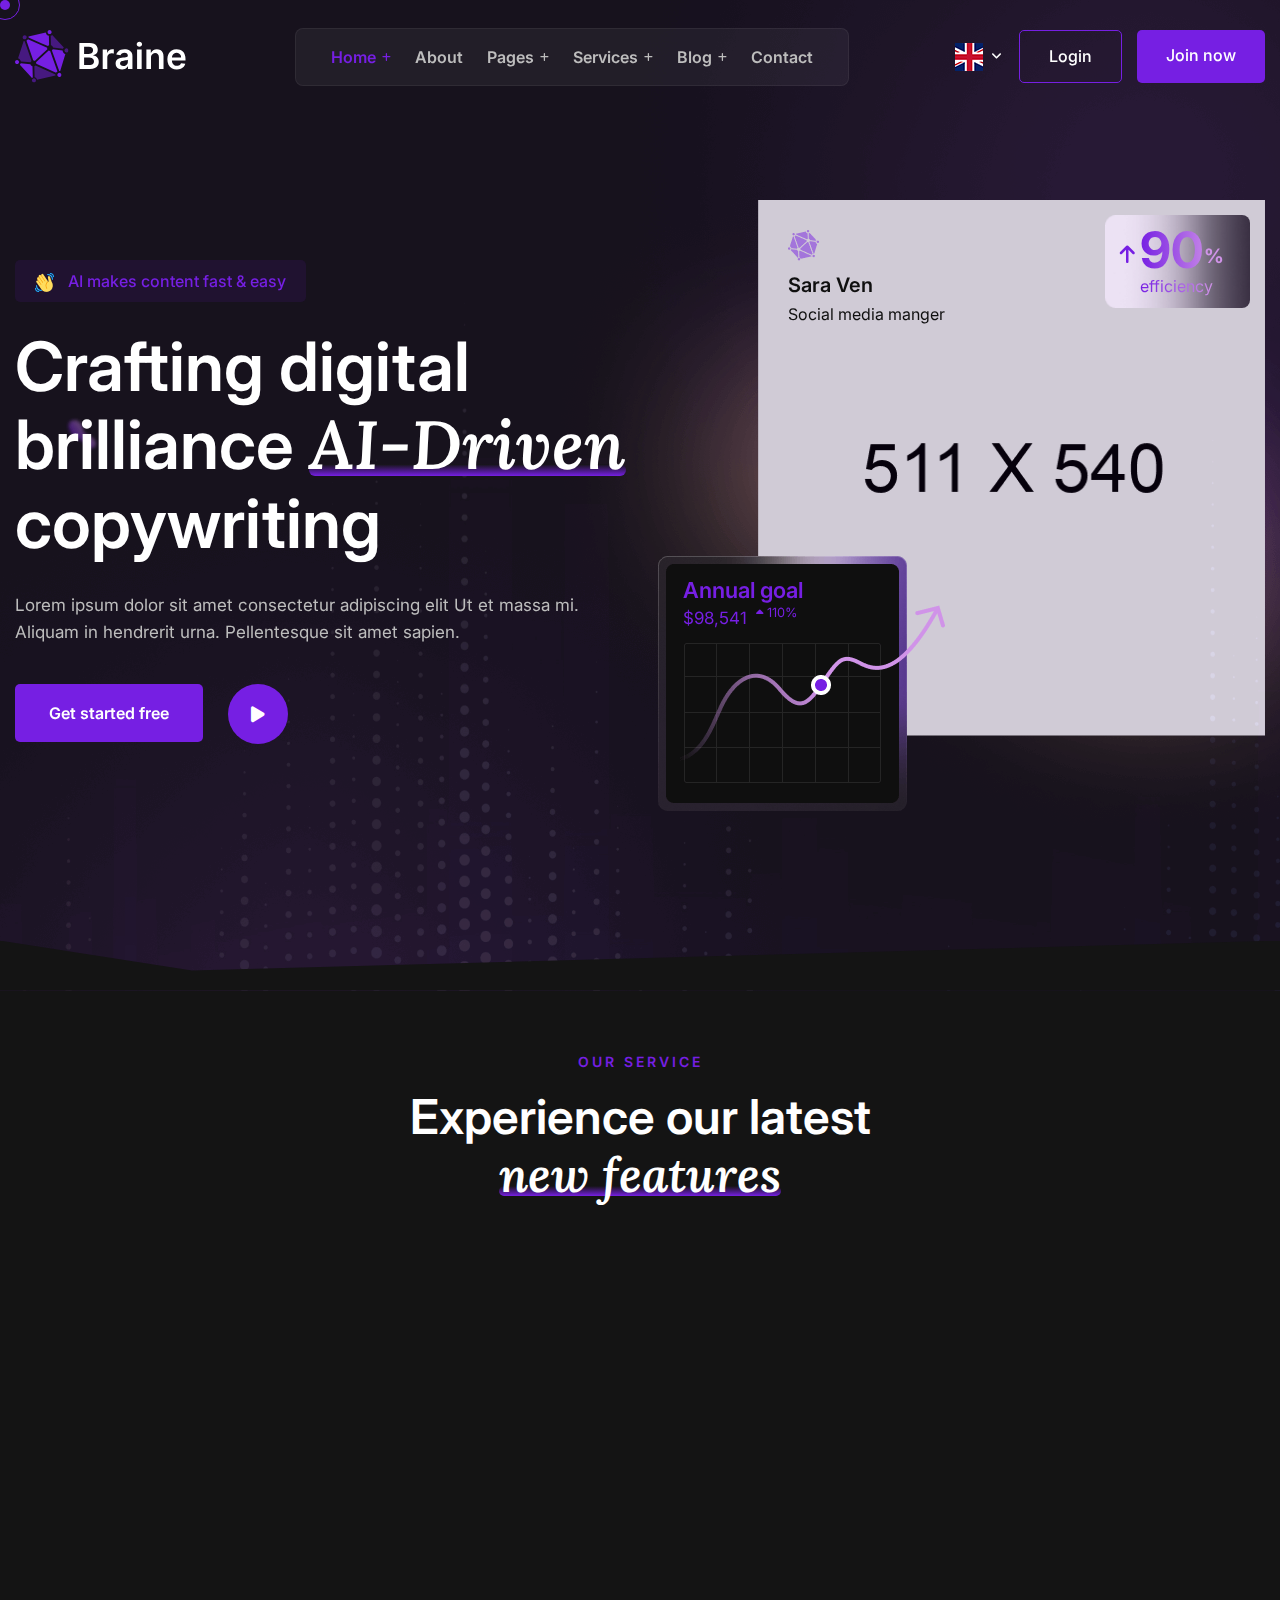
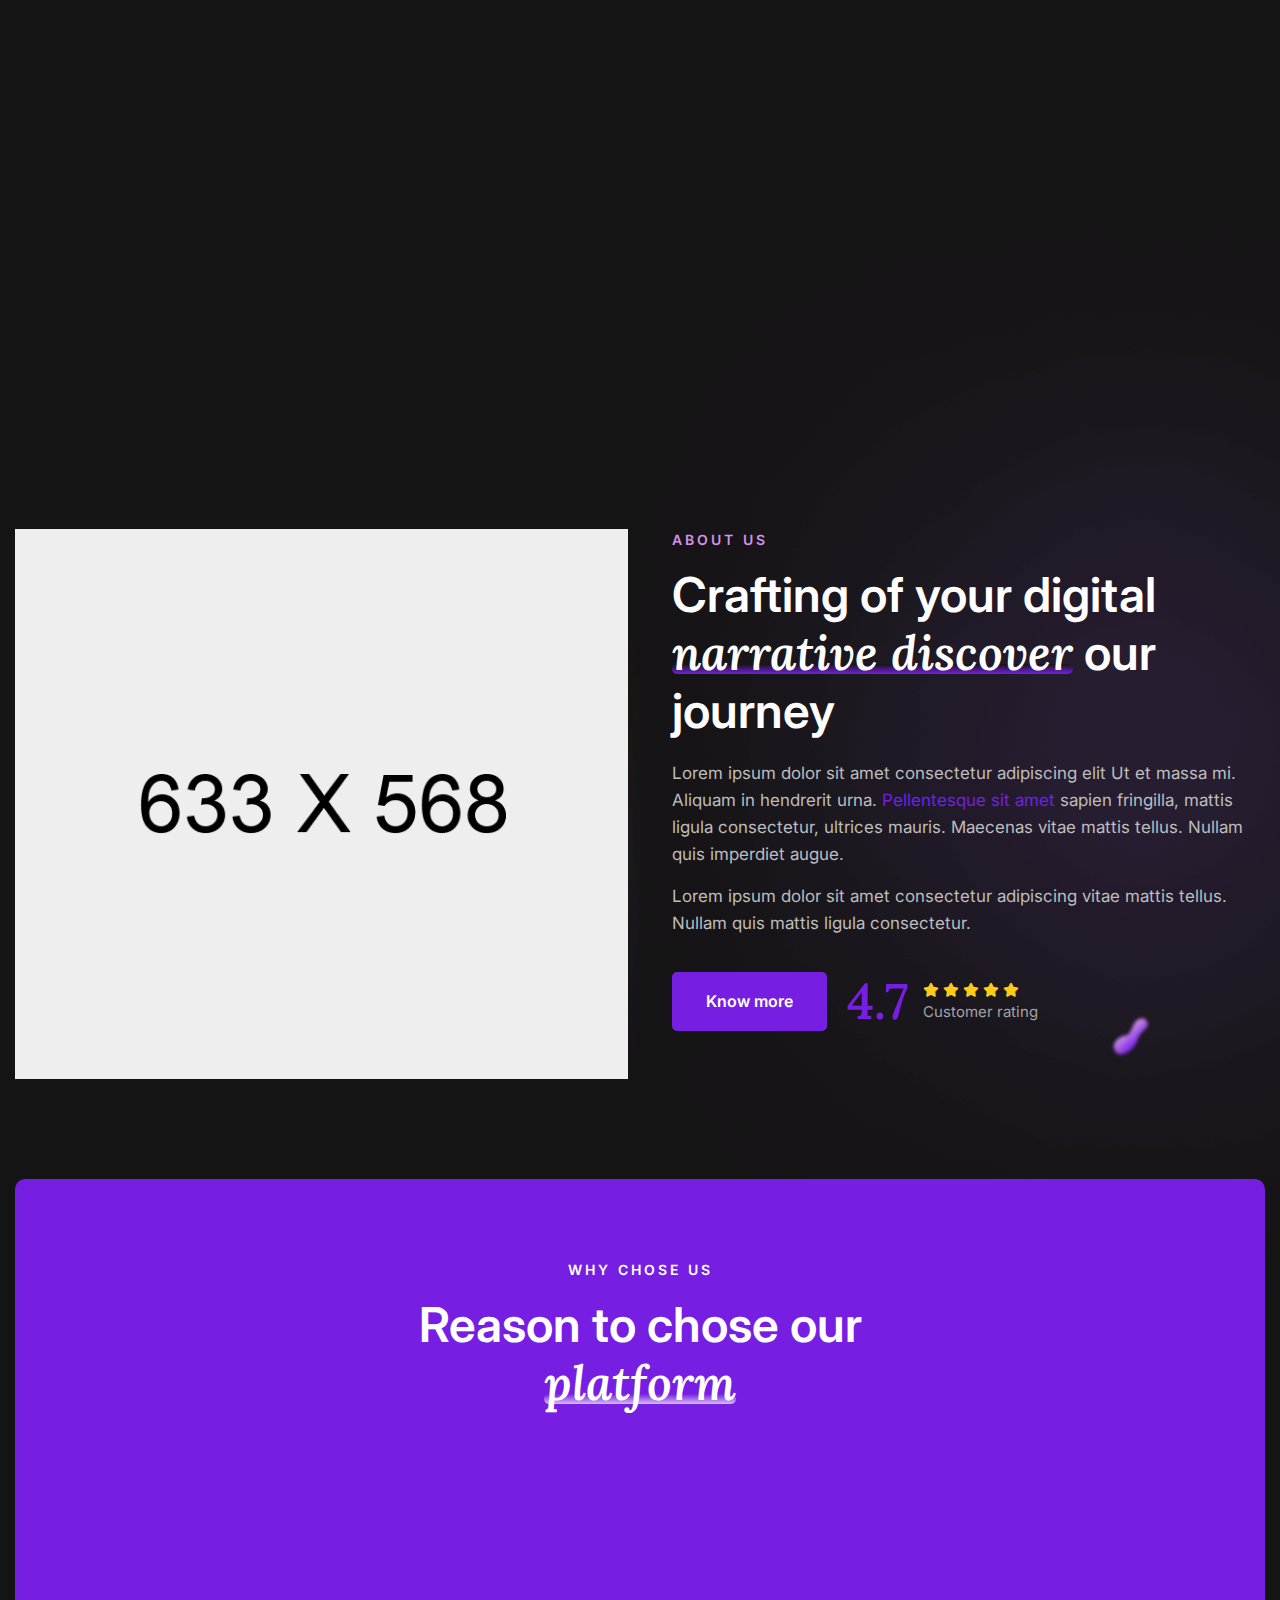
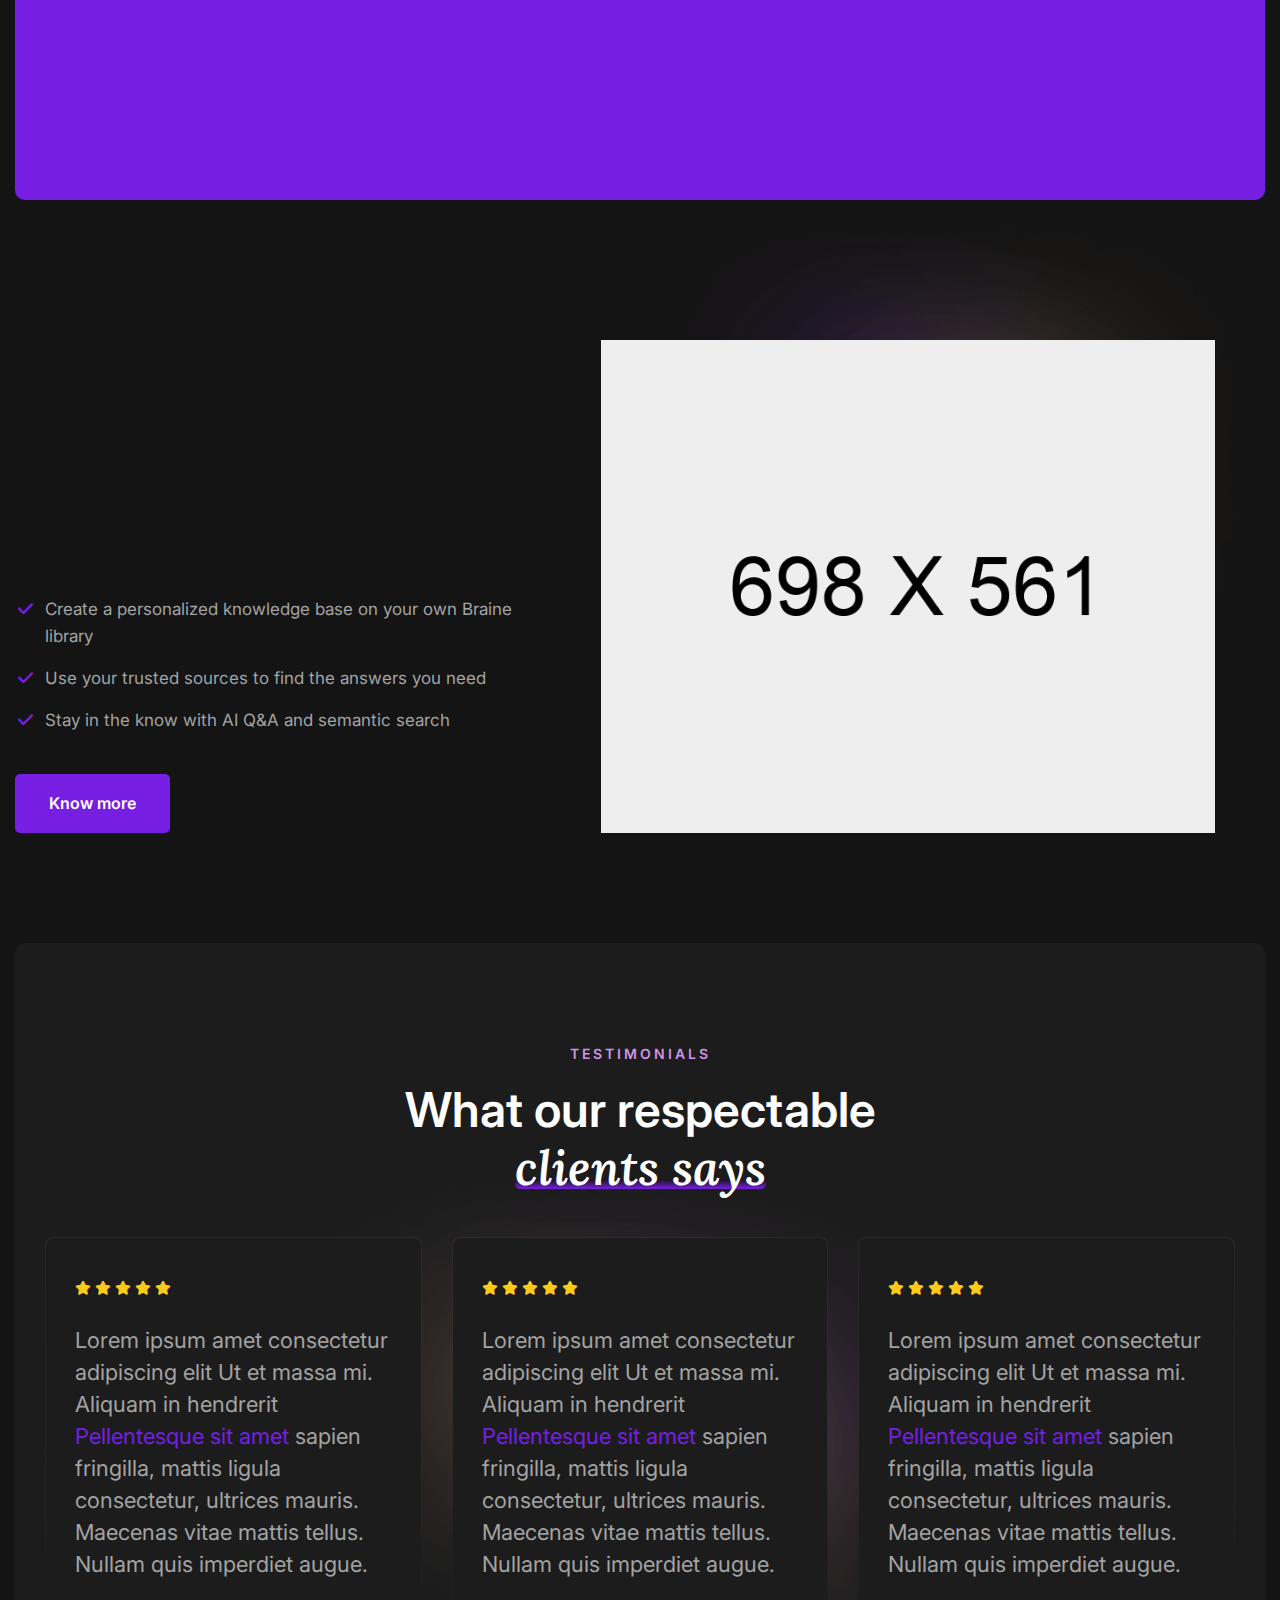
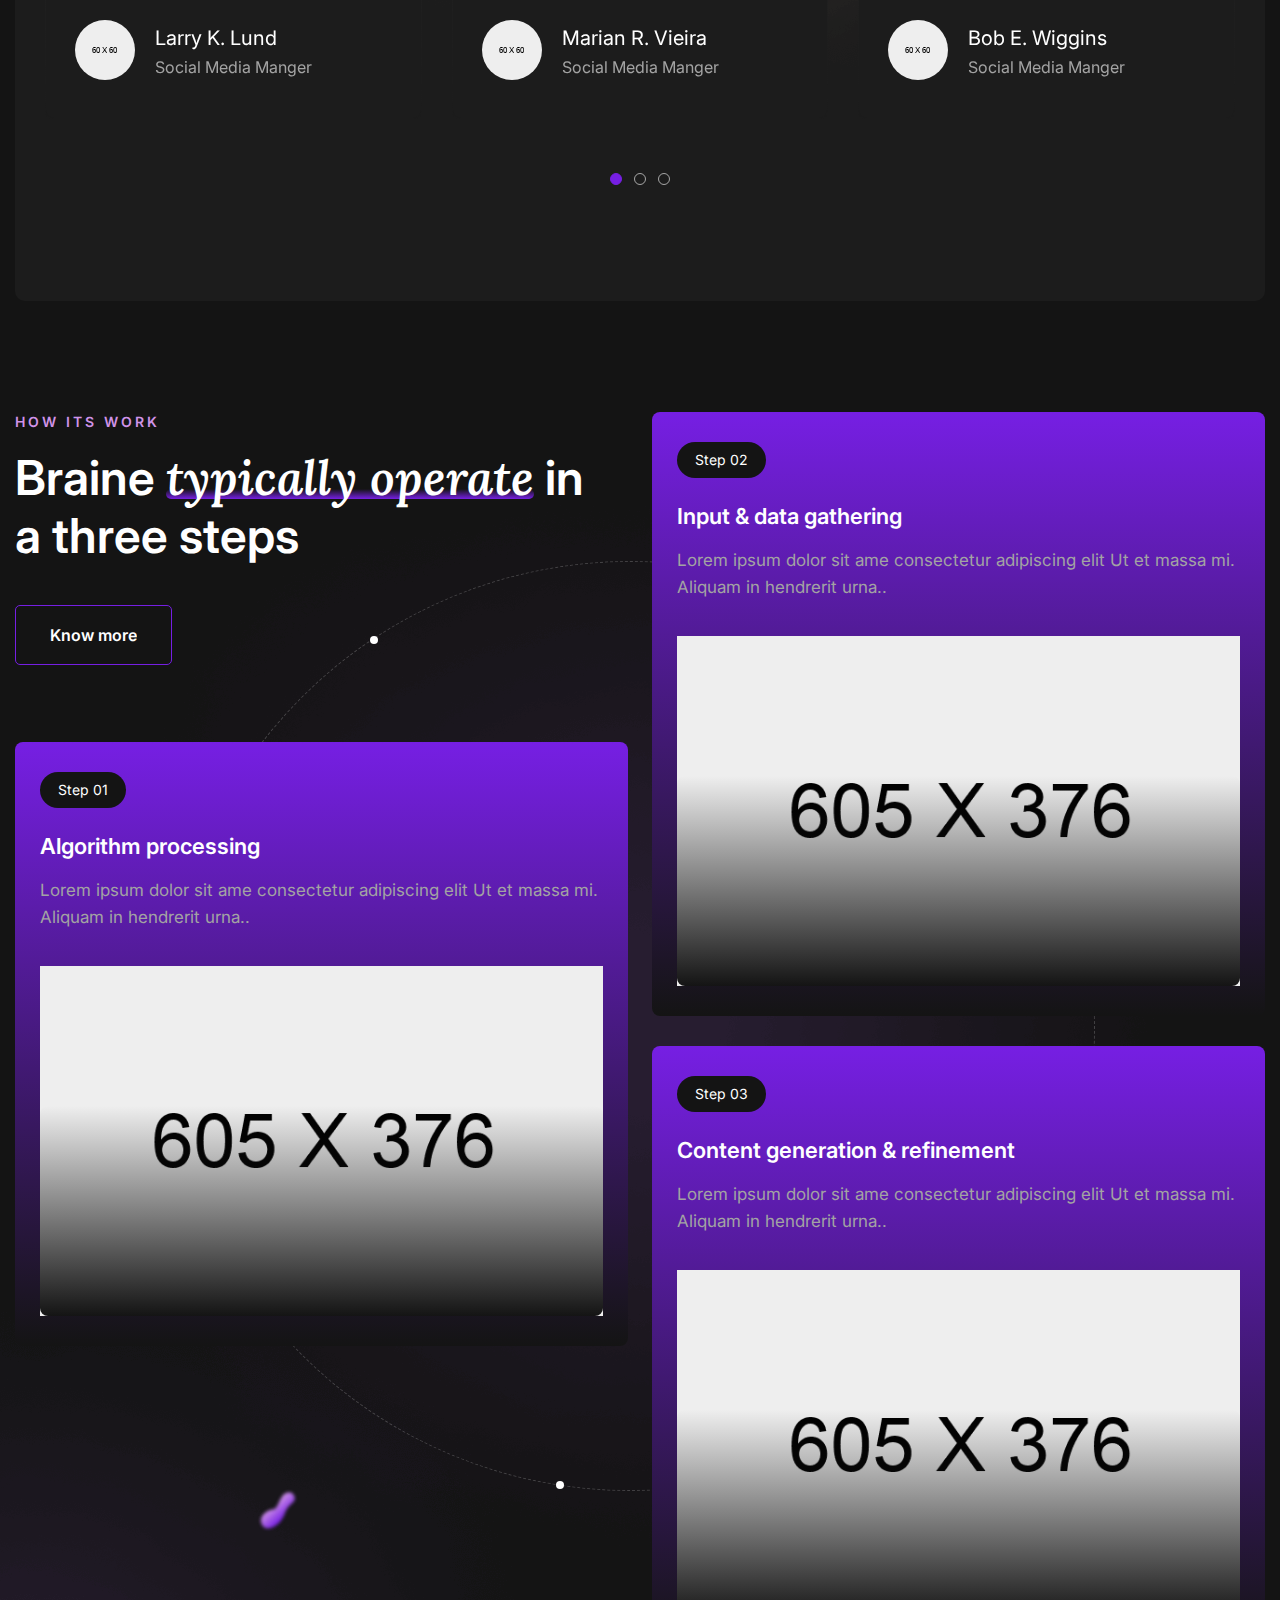
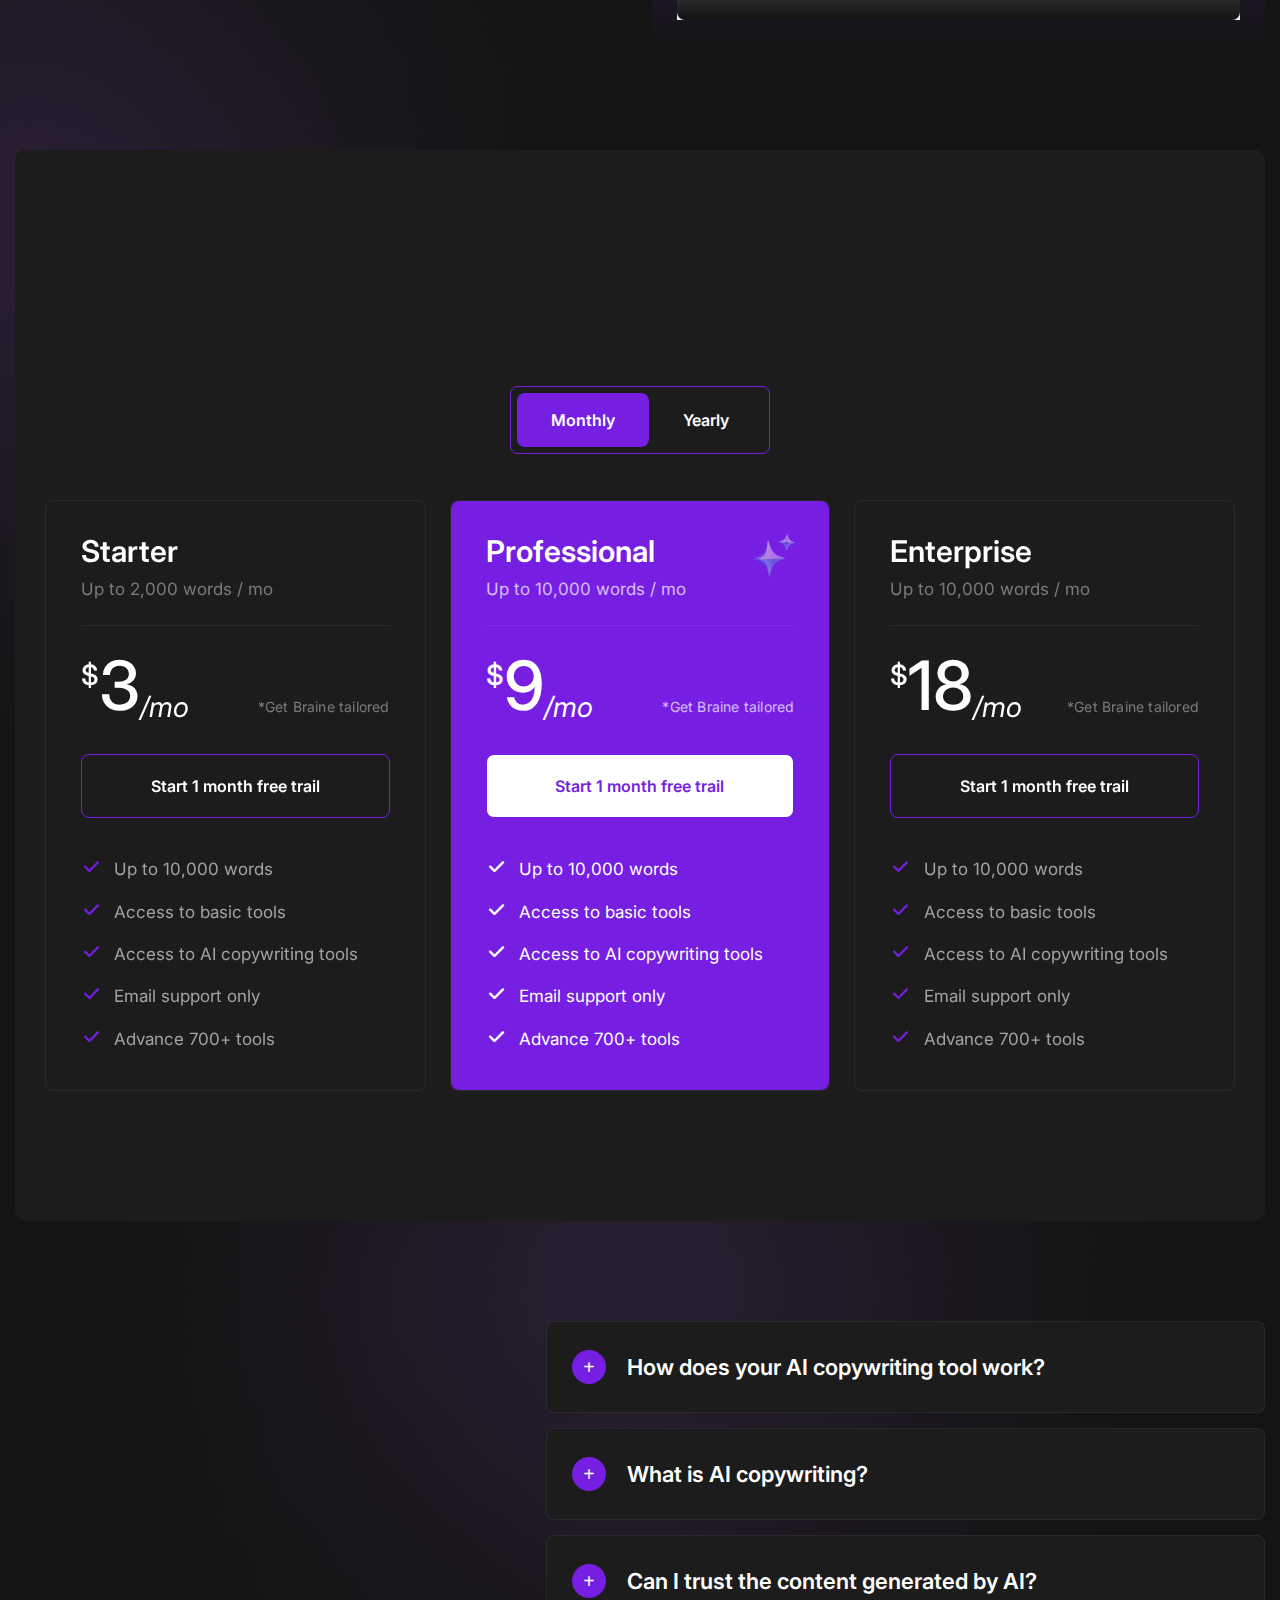
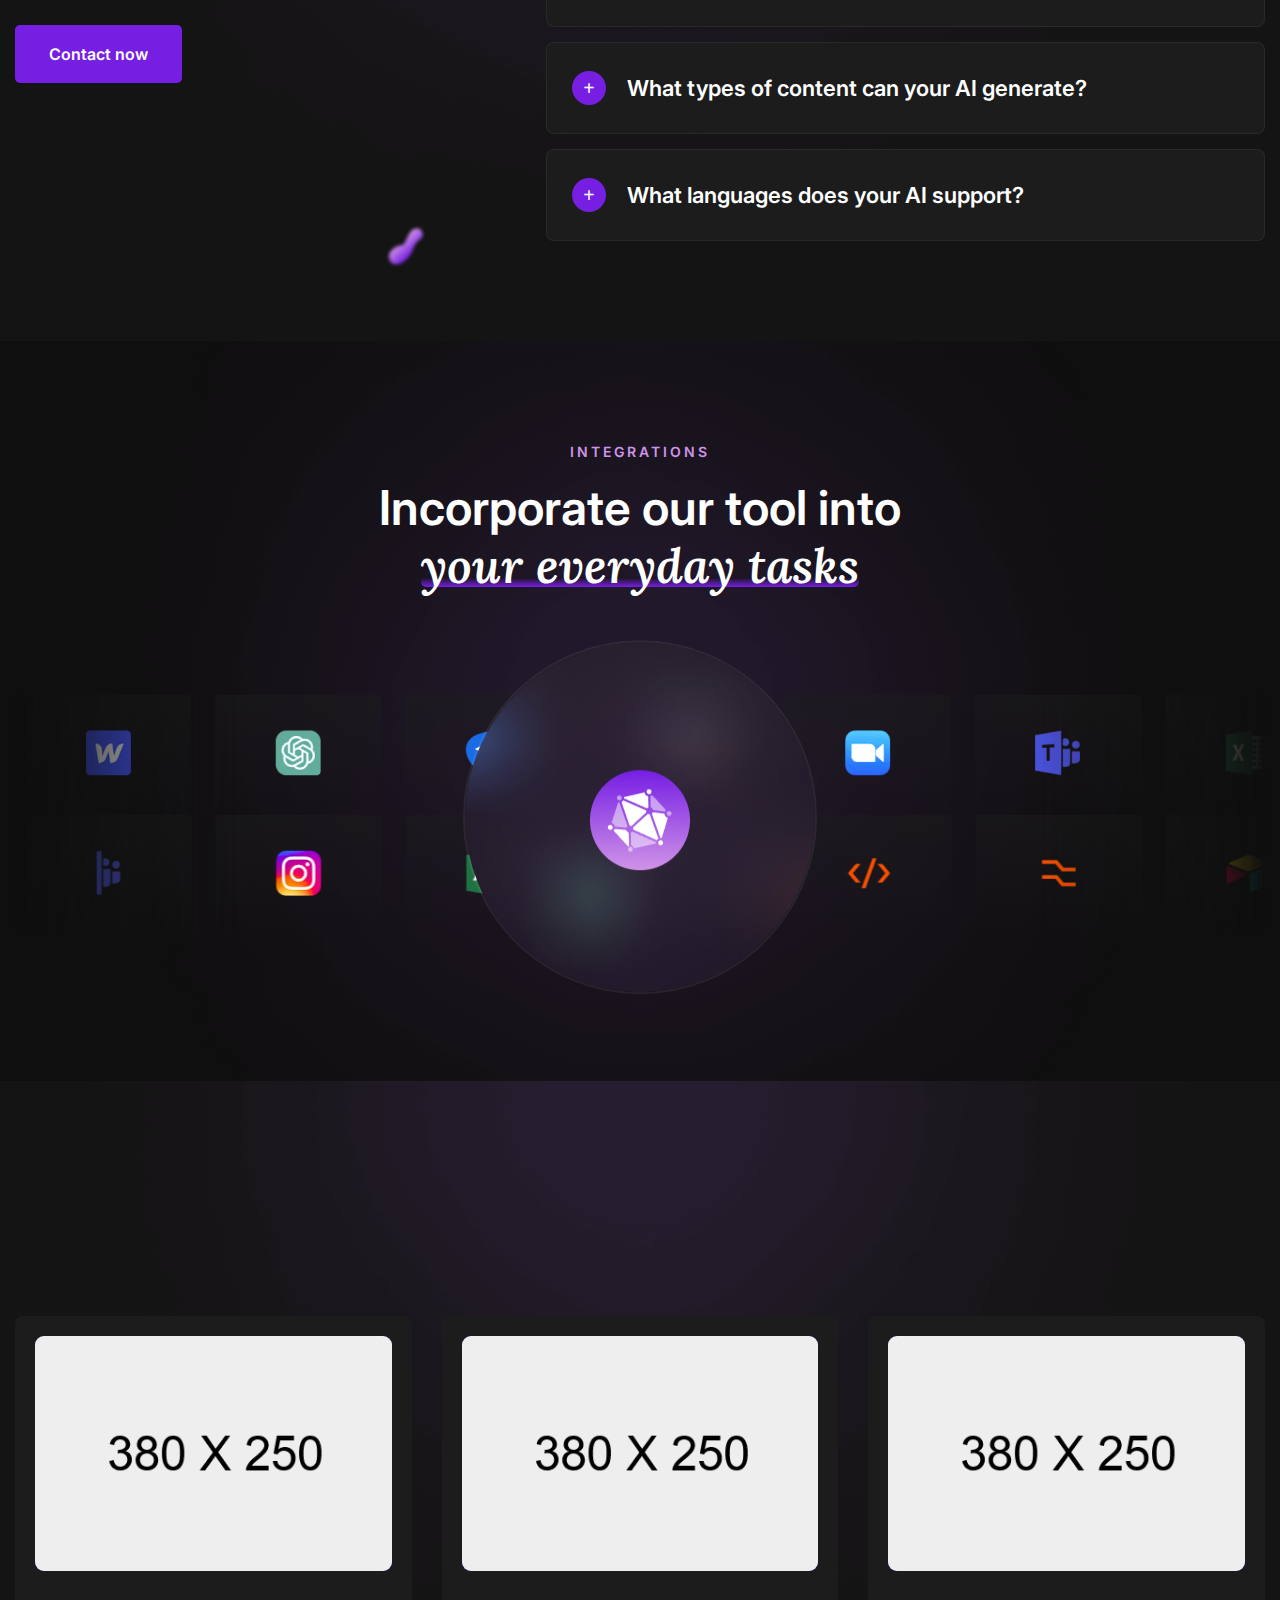
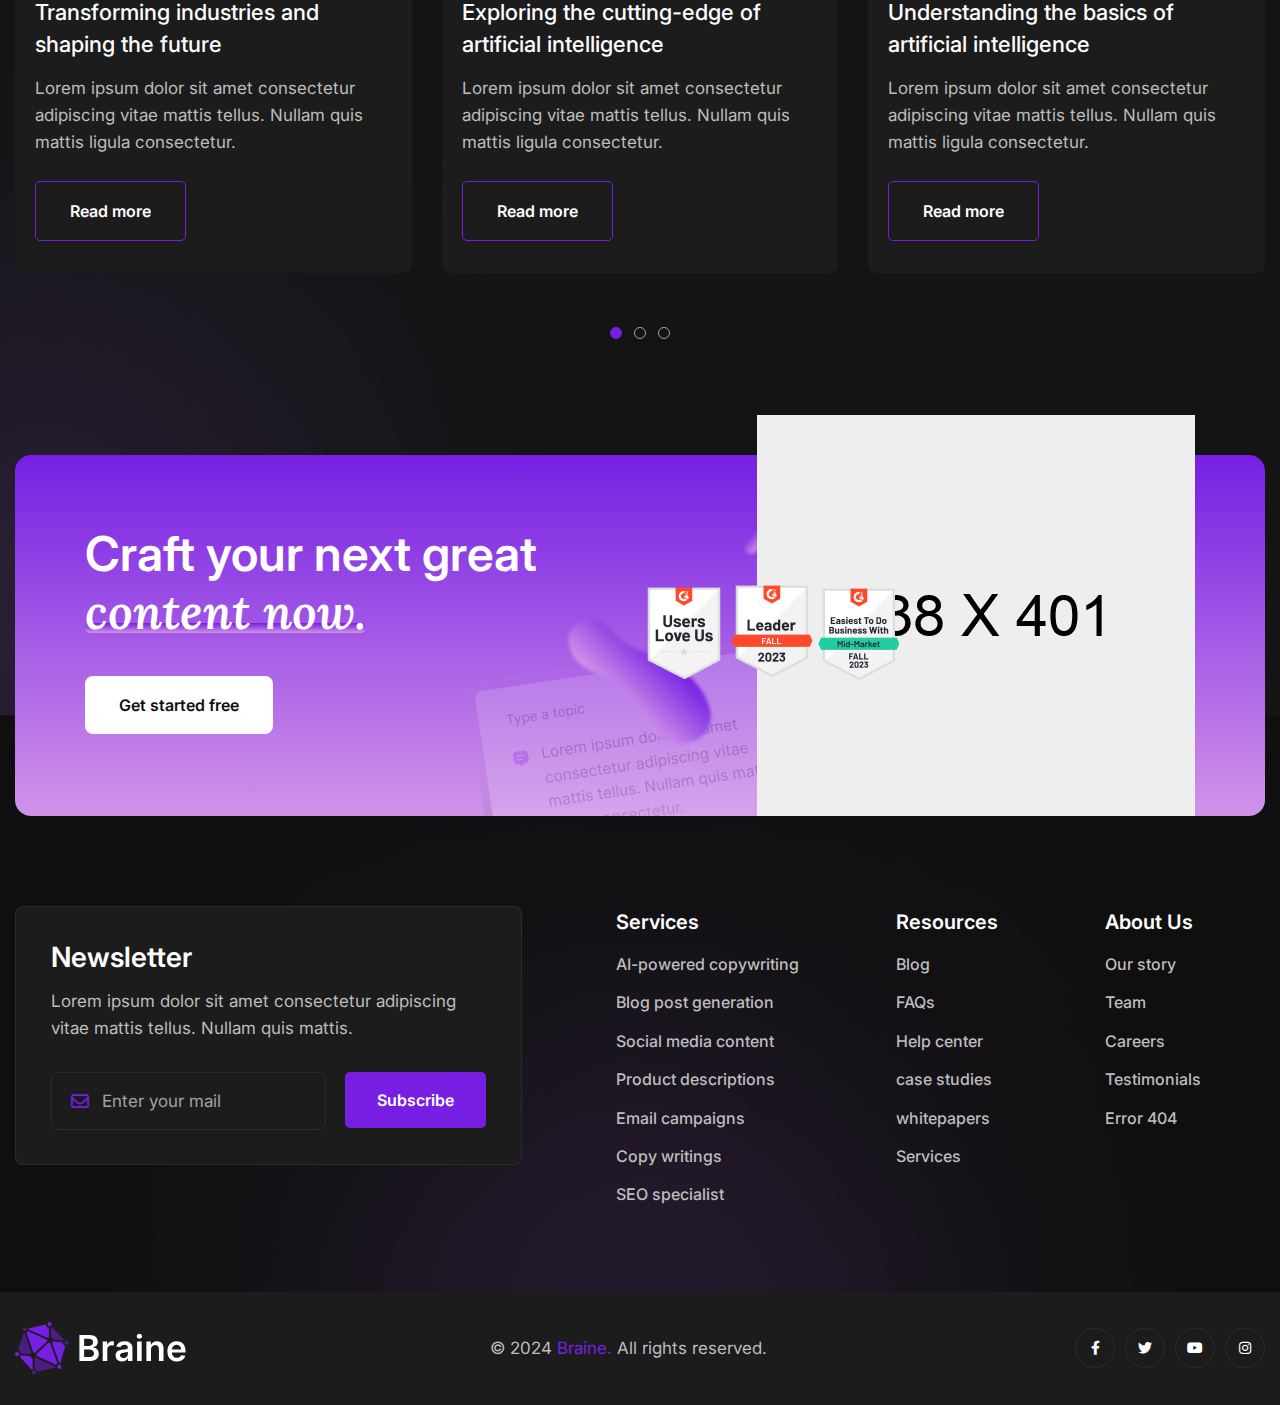
==== braine/index.html @ ca449218 "landing ultim.pro" ====
<!DOCTYPE html>
<html>
<head>
<meta charset="utf-8">
<title>Braine Digital Agency Business HTML-5 Template | Homepage 01</title>
<!-- Stylesheets -->
<link href="assets/css/bootstrap.css" rel="stylesheet">
<link href="assets/css/style.css" rel="stylesheet">
<link href="assets/css/meanmenu.min.css" rel="stylesheet">
<link href="assets/css/responsive.css" rel="stylesheet">

<link href="https://fonts.googleapis.com/css2?family=Lora:ital,wght@0,400;0,500;0,600;0,700;1,600;1,700&display=swap" rel="stylesheet">
<link href="https://fonts.googleapis.com/css2?family=Inter:wght@300;400;500;600;700;800;900&display=swap" rel="stylesheet">

<link rel="shortcut icon" href="assets/images/favicon.png" type="image/x-icon">
<link rel="icon" href="assets/images/favicon.png" type="image/x-icon">

<!-- Responsive -->
<meta http-equiv="X-UA-Compatible" content="IE=edge">
<meta name="viewport" content="width=device-width, initial-scale=1.0, maximum-scale=1.0, user-scalable=0">

</head>

<body>

<div class="page-wrapper">
	
	<!-- Cursor -->
	<div class="cursor"></div>
	<div class="cursor-follower"></div>
	<!-- Cursor End -->
 	
	<!-- Preloader -->
	<div class="loader-wrap">
		<div class="preloader">
			<div class="preloader-close">x</div>
			<div id="handle-preloader" class="handle-preloader">
				<div class="animation-preloader">
					<div class="txt-loading">
						<span data-text-preloader="L" class="letters-loading">L</span>
						<span data-text-preloader="O" class="letters-loading">O</span>
						<span data-text-preloader="A" class="letters-loading">A</span>
						<span data-text-preloader="D" class="letters-loading">D</span>
						<span data-text-preloader="I" class="letters-loading">I</span>
						<span data-text-preloader="N" class="letters-loading">N</span>
						<span data-text-preloader="G" class="letters-loading">G</span>
					</div>
				</div>
			</div>
		</div>
	</div>
	<!-- Preloader End -->
	
	<!-- Main Header -->
	<header class="main-header header-style-one">
		
		<!-- Header Lower -->
		<div class="header-lower">
			<div class="auto-container">
				<div class="inner-container">
					<div class="d-flex justify-content-between align-items-center flex-wrap">
						
						<div class="logo-box">
							<div class="logo"><a href="index.html"><img src="assets/images/logo.svg" alt="" title=""></a></div>
						</div>
						
						<div class="nav-outer d-flex flex-wrap">
							<!-- Main Menu -->
							<nav class="main-menu navbar-expand-md">
								<div class="navbar-header">
									<!-- Toggle Button -->    	
									<button class="navbar-toggler" type="button" data-toggle="collapse" data-target="#navbarSupportedContent" aria-controls="navbarSupportedContent" aria-expanded="false" aria-label="Toggle navigation">
										<span class="icon-bar"></span>
										<span class="icon-bar"></span>
										<span class="icon-bar"></span>
									</button>
								</div>
								
								<div class="navbar-collapse collapse clearfix" id="navbarSupportedContent">
									<ul class="navigation clearfix">
										<li class="dropdown"><a href="#">Home</a>
											<ul>
												<li><a href="index.html">HomePage 01</a></li>
												<li><a href="index-2.html">HomePage 02</a></li>
												<li><a href="index-3.html">HomePage 03</a></li>
												<li class="dropdown"><a href="#">Header Style</a>
													<ul>
														<li><a href="index.html">Header 01</a></li>
														<li><a href="index-2.html">Header 02</a></li>
														<li><a href="index-3.html">Header 03</a></li>
													</ul>
												</li>
											</ul>
										</li>
										<li><a href="about.html">About</a></li>
										<li class="dropdown"><a href="#">Pages</a>
											<ul>
												<li><a href="faq.html">Faq</a></li>
												<li><a href="pricing.html">Price</a></li>
												<li><a href="testimonial.html">Testimonial</a></li>
												<li><a href="login.html">Login</a></li>
												<li><a href="register.html">Register</a></li>
												<li><a href="reset.html">Forgot password</a></li>
												<li class="dropdown"><a href="#">Team</a>
													<ul>
														<li><a href="team.html">Team</a></li>
														<li><a href="team-detail.html">Team detail</a></li>
													</ul>
												</li>
											</ul>
										</li>
										<li class="dropdown"><a href="#">Services</a>
											<ul>
												<li><a href="services.html">Services</a></li>
												<li><a href="service-detail.html">Services detail</a></li>
											</ul>
										</li>
										<li class="dropdown"><a href="#">Blog</a>
											<ul>
												<li><a href="blog.html">Blog grid</a></li>
												<li><a href="blog-classic.html">Blog classic</a></li>
												<li><a href="news-detail.html">Blog detail</a></li>
												<li><a href="not-found.html">Not found</a></li>
											</ul>
										</li>
										<li><a href="contact.html">Contact</a></li>
									</ul>
								</div>
							</nav>
						</div>

						<!-- Main Menu End-->
						<div class="outer-box d-flex align-items-center flex-wrap">

							<!-- Language DropDown -->
							<div class="language-dropdown">
								<button class="btn dropdown-toggle" type="button" id="dropdownMenuButton1" data-bs-toggle="dropdown" aria-expanded="false">
									<span class="flag"><img src="assets/images/icons/flag.png" alt="" /></span> <span class="fa-solid fa-angle-down fa-fw"></span>
								</button>
								<ul class="dropdown-menu" aria-labelledby="dropdownMenuButton1">
									<li><a class="dropdown-item" href="#"><span class="flag"><img src="assets/images/icons/flag.png" alt="" /></span> English</a></li>
									<li><a class="dropdown-item" href="#"><span class="flag"><img src="assets/images/icons/arabic.png" alt="" /></span> Arbic</a></li>
									<li><a class="dropdown-item" href="#"><span class="flag"><img src="assets/images/icons/germany.png" alt="" /></span> German</a></li>
									<li><a class="dropdown-item" href="#"><span class="flag"><img src="assets/images/icons/france.png" alt="" /></span> French</a></li>
								</ul>
							</div>

							<!-- Button Box -->
							<div class="main-header_buttons">
								<a href="#" class="template-btn btn-style-two">
									<span class="btn-wrap">
										<span class="text-one">Login</span>
										<span class="text-two">Login</span>
									</span>
								</a>
								<a href="#" class="template-btn btn-style-one">
									<span class="btn-wrap">
										<span class="text-one">Join now</span>
										<span class="text-two">Join now</span>
									</span>
								</a>
							</div>

							<!-- Mobile Navigation Toggler -->
							<div class="mobile-nav-toggler">
								<svg xmlns="http://www.w3.org/2000/svg" class="icon icon-tabler icon-tabler-menu-2" width="24" height="24" viewBox="0 0 24 24" stroke-width="1.5" stroke="currentColor" fill="none" stroke-linecap="round" stroke-linejoin="round"><path stroke="none" d="M0 0h24v24H0z" fill="none"/><path d="M4 6l16 0" /><path d="M4 12l16 0" /><path d="M4 18l16 0" /></svg>
							</div>

						</div>
						
					</div>
				</div>
			</div>
		</div>
		<!--End Header Lower-->
		
		<!-- Mobile Menu  -->
		<div class="mobile-menu">
			<div class="menu-backdrop"></div>
			<div class="close-btn"><span class="icon fa-solid fa-xmark fa-fw"></span></div>
			
			<nav class="menu-box">
				<div class="nav-logo"><a href="index.html"><img src="assets/images/mobile-logo.svg" alt="" title=""></a></div>
				<div class="menu-outer"><!--Here Menu Will Come Automatically Via Javascript / Same Menu as in Header--></div>
			</nav>
		</div>
		<!-- End Mobile Menu -->
	
	</header>
	<!-- End Main Header -->
	
	<!-- Slider One -->
	<section class="slider-one">
		<div class="main-slider swiper-container">
			<div class="swiper-wrapper">

				<!-- Slide -->
				<div class="swiper-slide">
					<div class="slider-one_icon" style="background-image:url(assets/images/main-slider/icon-1.png)"></div>
					<div class="slider-one_icon-two" style="background-image:url(assets/images/main-slider/icon-1.png)"></div>
					<div class="slider-one_pattern" style="background-image:url(assets/images/main-slider/pattern-1.png)"></div>
					<div class="slider-one_pattern-two" style="background-image:url(assets/images/main-slider/pattern-2.png)"></div>
					<div class="slider-one_pattern-four" style="background-image:url(assets/images/main-slider/pattern-4.png)"></div>
					<div class="auto-container">
						<div class="row clearfix">
							<!-- Content Column -->
							<div class="slider-one_content col-lg-7 col-md-12 col-sm-12">
								<div class="slider-one_content-inner">
									<div class="slider-one_title"><i><img src="assets/images/main-slider/hand.png" alt="" /></i> AI makes content fast & easy</div>
									<h1 class="slider-one_heading">Crafting digital brilliance <span>AI-Driven</span> copywriting</h1>
									<div class="slider-one_text">Lorem ipsum dolor sit amet consectetur adipiscing elit Ut et massa mi. Aliquam in hendrerit urna. Pellentesque sit amet sapien.</div>
									<div class="slider-one_button d-flex align-items-center flex-wrap">
										<a href="about.html" class="template-btn btn-style-one">
											<span class="btn-wrap">
												<span class="text-one">Get started free</span>
												<span class="text-two">Get started free</span>
											</span>
										</a>
										<div class="slider-one_video">
											<a href="https://www.youtube.com/watch?v=kxPCFljwJws" class="lightbox-video play-box"><span class="fa fa-play"></span></a>
										</div>
									</div>
								</div>
							</div>
							<!-- Image Column -->
							<div class="slider-one_image-column col-lg-5 col-md-12 col-sm-12">
								<div class="slider-one_pattern-three" style="background-image:url(assets/images/main-slider/pattern-3.png)"></div>
								<div class="slider-one_image-outer">
									<!-- Slider One Author -->
									<div class="slider-one_author">
										<i><img src="assets/images/main-slider/icon-2.png" alt="" /></i>
										<h5 class="slider-one_author-name">Sara Ven</h5>
										<div class="slider-one_author-text">Social media manger</div>
									</div>
									<!-- Slider One Percent -->
									<div class="slider-one_percentage">
										<i class="fa-solid fa-arrow-up fa-fw"></i>
										<div class="slider-one_percent">90<sub>%</sub></div>
										<div class="slider-one_percentage-text">efficiency</div>
									</div>
									<div class="slider-one_graph">
										<div class="slider-one_graph-title">Annual goal <span>$98,541 <sup><i class="fa-solid fa-caret-up fa-fw"></i>110%</sup></span></div>
										<img src="assets/images/main-slider/graph.png" alt="" />
									</div>
									<div class="slider-one_image">
										<img src="assets/images/main-slider/image-1.png" alt="" />
									</div>
								</div>
							</div>
						</div>
						
					</div>
				</div>

				<!-- Slide -->
				<div class="swiper-slide">
					<div class="slider-one_icon" style="background-image:url(assets/images/main-slider/icon-1.png)"></div>
					<div class="slider-one_icon-two" style="background-image:url(assets/images/main-slider/icon-1.png)"></div>
					<div class="slider-one_pattern" style="background-image:url(assets/images/main-slider/pattern-1.png)"></div>
					<div class="slider-one_pattern-two" style="background-image:url(assets/images/main-slider/pattern-2.png)"></div>
					<div class="slider-one_pattern-four" style="background-image:url(assets/images/main-slider/pattern-4.png)"></div>
					<div class="auto-container">
						<div class="row clearfix">
							<!-- Content Column -->
							<div class="slider-one_content col-lg-7 col-md-12 col-sm-12">
								<div class="slider-one_content-inner">
									<div class="slider-one_title"><i><img src="assets/images/main-slider/hand.png" alt="" /></i> AI makes content fast & easy</div>
									<h1 class="slider-one_heading">Crafting digital brilliance <span>AI-Driven</span> copywriting</h1>
									<div class="slider-one_text">Lorem ipsum dolor sit amet consectetur adipiscing elit Ut et massa mi. Aliquam in hendrerit urna. Pellentesque sit amet sapien.</div>
									<div class="slider-one_button d-flex align-items-center flex-wrap">
										<a href="about.html" class="template-btn btn-style-one">
											<span class="btn-wrap">
												<span class="text-one">Get started free</span>
												<span class="text-two">Get started free</span>
											</span>
										</a>
										<div class="slider-one_video">
											<a href="https://www.youtube.com/watch?v=kxPCFljwJws" class="lightbox-video play-box"><span class="fa fa-play"></span></a>
										</div>
									</div>
								</div>
							</div>
							<!-- Image Column -->
							<div class="slider-one_image-column col-lg-5 col-md-12 col-sm-12">
								<div class="slider-one_pattern-three" style="background-image:url(assets/images/main-slider/pattern-3.png)"></div>
								<div class="slider-one_image-outer">
									<!-- Slider One Author -->
									<div class="slider-one_author">
										<i><img src="assets/images/main-slider/icon-2.png" alt="" /></i>
										<h5 class="slider-one_author-name">Sara Ven</h5>
										<div class="slider-one_author-text">Social media manger</div>
									</div>
									<!-- Slider One Percent -->
									<div class="slider-one_percentage">
										<i class="fa-solid fa-arrow-up fa-fw"></i>
										<div class="slider-one_percent">90<sub>%</sub></div>
										<div class="slider-one_percentage-text">efficiency</div>
									</div>
									<div class="slider-one_graph">
										<div class="slider-one_graph-title">Annual goal <span>$98,541 <sup><i class="fa-solid fa-caret-up fa-fw"></i>110%</sup></span></div>
										<img src="assets/images/main-slider/graph.png" alt="" />
									</div>
									<div class="slider-one_image">
										<img src="assets/images/main-slider/image-1.png" alt="" />
									</div>
								</div>
							</div>
						</div>
						
					</div>
				</div>

				<!-- Slide -->
				<div class="swiper-slide">
					<div class="slider-one_icon" style="background-image:url(assets/images/main-slider/icon-1.png)"></div>
					<div class="slider-one_icon-two" style="background-image:url(assets/images/main-slider/icon-1.png)"></div>
					<div class="slider-one_pattern" style="background-image:url(assets/images/main-slider/pattern-1.png)"></div>
					<div class="slider-one_pattern-two" style="background-image:url(assets/images/main-slider/pattern-2.png)"></div>
					<div class="slider-one_pattern-four" style="background-image:url(assets/images/main-slider/pattern-4.png)"></div>
					<div class="auto-container">
						<div class="row clearfix">
							<!-- Content Column -->
							<div class="slider-one_content col-lg-7 col-md-12 col-sm-12">
								<div class="slider-one_content-inner">
									<div class="slider-one_title"><i><img src="assets/images/main-slider/hand.png" alt="" /></i> AI makes content fast & easy</div>
									<h1 class="slider-one_heading">Crafting digital brilliance <span>AI-Driven</span> copywriting</h1>
									<div class="slider-one_text">Lorem ipsum dolor sit amet consectetur adipiscing elit Ut et massa mi. Aliquam in hendrerit urna. Pellentesque sit amet sapien.</div>
									<div class="slider-one_button d-flex align-items-center flex-wrap">
										<a href="about.html" class="template-btn btn-style-one">
											<span class="btn-wrap">
												<span class="text-one">Get started free</span>
												<span class="text-two">Get started free</span>
											</span>
										</a>
										<div class="slider-one_video">
											<a href="https://www.youtube.com/watch?v=kxPCFljwJws" class="lightbox-video play-box"><span class="fa fa-play"></span></a>
										</div>
									</div>
								</div>
							</div>
							<!-- Image Column -->
							<div class="slider-one_image-column col-lg-5 col-md-12 col-sm-12">
								<div class="slider-one_pattern-three" style="background-image:url(assets/images/main-slider/pattern-3.png)"></div>
								<div class="slider-one_image-outer">
									<!-- Slider One Author -->
									<div class="slider-one_author">
										<i><img src="assets/images/main-slider/icon-2.png" alt="" /></i>
										<h5 class="slider-one_author-name">Sara Ven</h5>
										<div class="slider-one_author-text">Social media manger</div>
									</div>
									<!-- Slider One Percent -->
									<div class="slider-one_percentage">
										<i class="fa-solid fa-arrow-up fa-fw"></i>
										<div class="slider-one_percent">90<sub>%</sub></div>
										<div class="slider-one_percentage-text">efficiency</div>
									</div>
									<div class="slider-one_graph">
										<div class="slider-one_graph-title">Annual goal <span>$98,541 <sup><i class="fa-solid fa-caret-up fa-fw"></i>110%</sup></span></div>
										<img src="assets/images/main-slider/graph.png" alt="" />
									</div>
									<div class="slider-one_image">
										<img src="assets/images/main-slider/image-1.png" alt="" />
									</div>
								</div>
							</div>
						</div>
						
					</div>
				</div>

			</div>
		</div>
	</section>
	<!-- End Main Slider Section -->

	<!-- Services One -->
	<section class="services-one">
		<div class="auto-container">
			<!-- Sec Title -->
			<div class="sec-title centered">
				<div class="sec-title_title">Our Service</div>
				<h2 class="sec-title_heading">Experience our latest <br> <span>new features</span></h2>
			</div>
			<div class="row clearfix">

				<!-- Service Block One -->
				<div class="service-block_one col-lg-4 col-md-6 col-sm-12">
					<div class="service-block_one-inner wow fadeInLeft" data-wow-delay="0ms" data-wow-duration="1500ms">
						<div class="service-block_one-icon">
							<i class="icon-speaker1"></i>
						</div>
						<h5 class="service-block_one-heading"><a href="service-detail.html">Digital marketers</a></h5>
						<div class="service-block_one-text">Lorem ipsum dolor sit ame consectetur adipiscing elit Ut et <span>massa mi. Aliquam</span> in hendrerit urna..</div>
						<div class="lower-box d-flex justify-content-between align-items-center flex-wrap">
							<div class="service-block_one-number">01</div>
							<a class="service-block_one-join" href="service-detail.html">Join now <i class="fa-solid fa-plus fa-fw"></i></a>
						</div>
					</div>
				</div>

				<!-- Service Block One -->
				<div class="service-block_one col-lg-4 col-md-6 col-sm-12">
					<div class="service-block_one-inner wow fadeInUp" data-wow-delay="0ms" data-wow-duration="1500ms">
						<div class="service-block_one-icon">
							<i class="icon-marketing"></i>
						</div>
						<h5 class="service-block_one-heading"><a href="service-detail.html">Content marketers</a></h5>
						<div class="service-block_one-text">Lorem ipsum dolor sit ame consectetur adipiscing elit Ut et <span>massa mi. Aliquam</span> in hendrerit urna..</div>
						<div class="lower-box d-flex justify-content-between align-items-center flex-wrap">
							<div class="service-block_one-number">02</div>
							<a class="service-block_one-join" href="service-detail.html">Join now <i class="fa-solid fa-plus fa-fw"></i></a>
						</div>
					</div>
				</div>

				<!-- Service Block One -->
				<div class="service-block_one col-lg-4 col-md-6 col-sm-12">
					<div class="service-block_one-inner wow fadeInRight" data-wow-delay="0ms" data-wow-duration="1500ms">
						<div class="service-block_one-icon">
							<i class="icon-users"></i>
						</div>
						<h5 class="service-block_one-heading"><a href="service-detail.html">Founders</a></h5>
						<div class="service-block_one-text">Lorem ipsum dolor sit ame consectetur adipiscing elit Ut et <span>massa mi. Aliquam</span> in hendrerit urna..</div>
						<div class="lower-box d-flex justify-content-between align-items-center flex-wrap">
							<div class="service-block_one-number">03</div>
							<a class="service-block_one-join" href="service-detail.html">Join now <i class="fa-solid fa-plus fa-fw"></i></a>
						</div>
					</div>
				</div>

				<!-- Service Block One -->
				<div class="service-block_one col-lg-4 col-md-6 col-sm-12">
					<div class="service-block_one-inner wow fadeInLeft" data-wow-delay="0ms" data-wow-duration="1500ms">
						<div class="service-block_one-icon">
							<i class="icon-copyright"></i>
						</div>
						<h5 class="service-block_one-heading"><a href="service-detail.html">Copywriters</a></h5>
						<div class="service-block_one-text">Lorem ipsum dolor sit ame consectetur adipiscing elit Ut et <span>massa mi. Aliquam</span> in hendrerit urna..</div>
						<div class="lower-box d-flex justify-content-between align-items-center flex-wrap">
							<div class="service-block_one-number">04</div>
							<a class="service-block_one-join" href="service-detail.html">Join now <i class="fa-solid fa-plus fa-fw"></i></a>
						</div>
					</div>
				</div>

				<!-- Service Block One -->
				<div class="service-block_one col-lg-4 col-md-6 col-sm-12">
					<div class="service-block_one-inner wow fadeInUp" data-wow-delay="0ms" data-wow-duration="1500ms">
						<div class="service-block_one-icon">
							<i class="icon-tag"></i>
						</div>
						<h5 class="service-block_one-heading"><a href="service-detail.html">SEO specialists</a></h5>
						<div class="service-block_one-text">Lorem ipsum dolor sit ame consectetur adipiscing elit Ut et <span>massa mi. Aliquam</span> in hendrerit urna..</div>
						<div class="lower-box d-flex justify-content-between align-items-center flex-wrap">
							<div class="service-block_one-number">05</div>
							<a class="service-block_one-join" href="service-detail.html">Join now <i class="fa-solid fa-plus fa-fw"></i></a>
						</div>
					</div>
				</div>

				<!-- Service Block Two -->
				<div class="service-block_two col-lg-4 col-md-6 col-sm-12">
					<div class="service-block_two-inner wow fadeInRight" data-wow-delay="0ms" data-wow-duration="1500ms">
						<div class="service-block_two-sideicon" style="background-image:url(assets/images/icons/service-1.png)"></div>
						<div class="service-block_two-icon">
							<img src="assets/images/icons/service.png" alt="" />
						</div>
						<h5 class="service-block_two-heading"><a href="service-detail.html">More service</a></h5>
						<div class="service-block_two-text">Lorem ipsum dolor sit ame consectetur.</div>
						<div class="service-block_two-button">
							<a href="service.html" class="template-btn btn-style-one">
								<span class="btn-wrap">
									<span class="text-one">learn more</span>
									<span class="text-two">learn more</span>
								</span>
							</a>
						</div>
					</div>
				</div>

			</div>
		</div>
	</section>
	<!-- End Services One -->
	
	<!-- About One -->
	<section class="about-one">
		<div class="about-one_pattern" style="background-image:url(assets/images/background/about-pattern.png)"></div>
		<div class="about-one_icon" style="background-image:url(assets/images/icons/about-1.png)"></div>
		<div class="about-one_icon-two" style="background-image:url(assets/images/icons/about-2.png)"></div>
		<div class="auto-container">
			<div class="row clearfix">

				<!-- Tab Column -->
				<div class="about-one_tab-column col-xl-6 col-lg-6 col-md-12 col-sm-12">
					<div class="about-one_tab-outer">
						<div class="about-one_tab-shadow" style="background-image:url(assets/images/background/tab-shadow.png)"></div>
						<div class="about-one_tab-image">
							<img src="assets/images/resource/tabs.png" alt="" />
						</div>
					</div>
				</div>

				<!-- Tab Column -->
				<div class="about-one_content-column col-xl-6 col-lg-6 col-md-12 col-sm-12">
					<div class="about-one_content-outer">
						<!-- Sec Title -->
						<div class="sec-title">
							<div class="sec-title_title">About us</div>
							<h2 class="sec-title_heading">Crafting of your digital <span>narrative discover</span> our journey</h2>
						</div>
						<p>Lorem ipsum dolor sit amet consectetur adipiscing elit Ut et massa mi. Aliquam in hendrerit urna. <span>Pellentesque sit amet</span> sapien fringilla, mattis ligula consectetur, ultrices mauris. Maecenas vitae mattis tellus. Nullam quis imperdiet augue.</p>
						<p>Lorem ipsum dolor sit amet consectetur adipiscing vitae mattis tellus. Nullam quis mattis ligula consectetur.</p>
						<div class="about-one_options d-flex align-items-center flex-wrap">
							<a href="about.html" class="template-btn btn-style-one">
								<span class="btn-wrap">
									<span class="text-one">Know more</span>
									<span class="text-two">Know more</span>
								</span>
							</a>
							<div class="about-one_rating-box d-flex align-items-center flex-wrap">
								4.7
								<div class="about-one_rating">
									<span class="fa fa-star"></span>
									<span class="fa fa-star"></span>
									<span class="fa fa-star"></span>
									<span class="fa fa-star"></span>
									<span class="fa fa-star"></span>
									<i>Customer rating</i>
								</div>
							</div>
						</div>
					</div>
				</div>

			</div>
		</div>
	</section>
	<!-- End About One -->
	
	<!-- Choose One -->
	<section class="choose-one">
		<div class="auto-container">
			<div class="inner-container">
				<!-- Sec Title -->
				<div class="sec-title light centered">
					<div class="sec-title_title">why chose us</div>
					<h2 class="sec-title_heading">Reason to chose our <br> <span>platform</span></h2>
				</div>
				<div class="row clearfix">

					<!-- Counter Block One -->
					<div class="counter-block_one col-lg-4 col-md-6 col-sm-12">
						<div class="counter-block_one-inner wow fadeInLeft" data-wow-delay="0ms" data-wow-duration="1500ms">
							<div class="counter-block_one-icon fa-brands fa-instagram fa-fw"></div>
							<div class="counter-block_one-count"><span class="odometer" data-count="8000"></span><i>+</i></div>
							<div class="counter-block_one-text">More than 8,000 customers have experimented with Kafkai</div>
						</div>
					</div>

					<!-- Counter Block One -->
					<div class="counter-block_one col-lg-4 col-md-6 col-sm-12">
						<div class="counter-block_one-inner wow fadeInLeft" data-wow-delay="150ms" data-wow-duration="1500ms">
							<div class="counter-block_one-icon fa-brands fa-instagram fa-fw"></div>
							<div class="counter-block_one-count"><span class="odometer" data-count="500000"></span><i>+</i></div>
							<div class="counter-block_one-text">More than 8,000 customers have experimented with Kafkai</div>
						</div>
					</div>

					<!-- Counter Block One -->
					<div class="counter-block_one col-lg-4 col-md-6 col-sm-12">
						<div class="counter-block_one-inner wow fadeInLeft" data-wow-delay="300ms" data-wow-duration="1500ms">
							<div class="counter-block_one-icon fa-brands fa-instagram fa-fw"></div>
							<div class="counter-block_one-count"><span class="odometer" data-count="200000"></span><i>+</i></div>
							<div class="counter-block_one-text">More than 8,000 customers have experimented with Kafkai</div>
						</div>
					</div>

				</div>
			</div>
		</div>
	</section>
	<!-- End Choose One -->

	<!-- Answer One -->
	<section class="answer-one">
		<div class="auto-container">
			<div class="row clearfix">

				<!-- Tab Column -->
				<div class="answer-one_title-column col-lg-5 col-md-12 col-sm-12">
					<div class="answer-one_title-outer">
						<!-- Sec Title -->
						<div class="sec-title title-anim">
							<div class="sec-title_title">AI ANSWERS</div>
							<h2 class="sec-title_heading">Gain <span>full control</span> of your information docs and many more</h2>
						</div>
						<ul class="answer-one_list">
							<li><i class="fa-solid fa-check fa-fw"></i>Create a personalized knowledge base on your own Braine library</li>
							<li><i class="fa-solid fa-check fa-fw"></i>Use your trusted sources to find the answers you need</li>
							<li><i class="fa-solid fa-check fa-fw"></i>Stay in the know with AI Q&A and semantic search</li>
						</ul>
						<div class="answer-one_button">
							<a href="about.html" class="template-btn btn-style-one">
								<span class="btn-wrap">
									<span class="text-one">Know more</span>
									<span class="text-two">Know more</span>
								</span>
							</a>
						</div>
					</div>
				</div>

				<!-- Tab Column -->
				<div class="answer-one_content-column col-lg-7 col-md-12 col-sm-12">
					<div class="answer-one_content-outer">
						<div class="answer-one_pattern" style="background-image:url(assets/images/background/faq-shadow.png)"></div>
						<div class="answer-one_image">
							<img src="assets/images/resource/faq.png" alt="" />
						</div>		
					</div>
				</div>

			</div>
		</div>
	</section>
	<!-- End Answer One -->

	<!-- Testimonial One -->
	<section class="testimonial-one">
		<div class="auto-container">
			<div class="inner-container" style="background-image:url(assets/images/background/testimonial-one_bg.png)">
				<!-- Sec Title -->
				<div class="sec-title centered">
					<div class="sec-title_title">Testimonials</div>
					<h2 class="sec-title_heading">What our respectable <br> <span>clients says</span></h2>
				</div>
				<div class="three-item_carousel swiper-container">
					<div class="swiper-wrapper">
		
						<!-- Slide -->
						<div class="swiper-slide">
							<!-- Testimonial Block One -->
							<div class="testimonial-block_one">
								<div class="testimonial-block_one-inner">
									<div class="testimonial-block_one-rating">
										<span class="fa fa-star"></span>
										<span class="fa fa-star"></span>
										<span class="fa fa-star"></span>
										<span class="fa fa-star"></span>
										<span class="fa fa-star"></span>
									</div>
									<div class="testimonial-block_one-text">Lorem ipsum amet consectetur adipiscing elit Ut et massa mi. Aliquam in hendrerit <span>Pellentesque sit amet</span> sapien fringilla, mattis ligula consectetur, ultrices mauris. Maecenas vitae mattis tellus. Nullam quis imperdiet augue.</div>
									<div class="testimonial-block_one-author_box">
										<div class="testimonial-block_one-author-image">
											<img src="assets/images/resource/author-2.png" alt="" />
										</div>
										Larry K. Lund <span>Social Media Manger</span>
									</div>
								</div>
							</div>
						</div>

						<!-- Slide -->
						<div class="swiper-slide">
							<!-- Testimonial Block One -->
							<div class="testimonial-block_one">
								<div class="testimonial-block_one-inner">
									<div class="testimonial-block_one-rating">
										<span class="fa fa-star"></span>
										<span class="fa fa-star"></span>
										<span class="fa fa-star"></span>
										<span class="fa fa-star"></span>
										<span class="fa fa-star"></span>
									</div>
									<div class="testimonial-block_one-text">Lorem ipsum amet consectetur adipiscing elit Ut et massa mi. Aliquam in hendrerit <span>Pellentesque sit amet</span> sapien fringilla, mattis ligula consectetur, ultrices mauris. Maecenas vitae mattis tellus. Nullam quis imperdiet augue.</div>
									<div class="testimonial-block_one-author_box">
										<div class="testimonial-block_one-author-image">
											<img src="assets/images/resource/author-3.png" alt="" />
										</div>
										Marian R. Vieira <span>Social Media Manger</span>
									</div>
								</div>
							</div>
						</div>

						<!-- Slide -->
						<div class="swiper-slide">
							<!-- Testimonial Block One -->
							<div class="testimonial-block_one">
								<div class="testimonial-block_one-inner">
									<div class="testimonial-block_one-rating">
										<span class="fa fa-star"></span>
										<span class="fa fa-star"></span>
										<span class="fa fa-star"></span>
										<span class="fa fa-star"></span>
										<span class="fa fa-star"></span>
									</div>
									<div class="testimonial-block_one-text">Lorem ipsum amet consectetur adipiscing elit Ut et massa mi. Aliquam in hendrerit <span>Pellentesque sit amet</span> sapien fringilla, mattis ligula consectetur, ultrices mauris. Maecenas vitae mattis tellus. Nullam quis imperdiet augue.</div>
									<div class="testimonial-block_one-author_box">
										<div class="testimonial-block_one-author-image">
											<img src="assets/images/resource/author-4.png" alt="" />
										</div>
										Bob E. Wiggins <span>Social Media Manger</span>
									</div>
								</div>
							</div>
						</div>

					</div>

					<!-- If we need pagination -->
					<div class="three-item_carousel-pagination"></div>

				</div>

			</div>
		</div>
	</section>
	<!-- End Testimonial One -->

	<!-- Steps One -->
	<section class="steps-one">
		<div class="steps-one_bg" style="background-image:url(assets/images/background/step-1_bg.png)"></div>
		<div class="steps-one_icon" style="background-image:url(assets/images/icons/step.png)"></div>
		<div class="auto-container">
			<div class="inner-container">
				<div class="circle-layer"></div>
				<div class="dots-layer">
					<span class="dot-one"></span>
					<span class="dot-two"></span>
				</div>
			
				<!-- Sec Title -->
				<div class="sec-title">
					<div class="sec-title_title">How its work</div>
					<h2 class="sec-title_heading">Braine <span>typically operate</span> in <br> a three steps</h2>
				</div>
				<div class="steps-one_button">
					<a href="about.html" class="template-btn btn-style-two">
						<span class="btn-wrap">
							<span class="text-one">Know more</span>
							<span class="text-two">Know more</span>
						</span>
					</a>
				</div>
				<div class="row clearfix">
					<!-- Column -->
					<div class="column col-lg-6 col-md-12 col-sm-12">
						<!-- Step Block One -->
						<div class="step-block_one">
							<div class="step-block_one-inner">
								<div class="step-block_one-steps">step 01</div>
								<h5 class="step-block_one-title">Algorithm processing</h5>
								<div class="step-block_one-text">Lorem ipsum dolor sit ame consectetur adipiscing elit Ut et massa mi. Aliquam in hendrerit urna..</div>
								<div class="step-block_one-content">
									<div class="image">
										<img src="assets/images/resource/step-1.png" alt="" />
									</div>
								</div>
							</div>
						</div>
					</div>
					<!-- Column -->
					<div class="column col-lg-6 col-md-12 col-sm-12">

						<!-- Step Block One -->
						<div class="step-block_one">
							<div class="step-block_one-inner">
								<div class="step-block_one-steps">step 02</div>
								<h5 class="step-block_one-title">Input & data gathering</h5>
								<div class="step-block_one-text">Lorem ipsum dolor sit ame consectetur adipiscing elit Ut et massa mi. Aliquam in hendrerit urna..</div>
								<div class="step-block_one-content">
									<div class="image">
										<img src="assets/images/resource/step-2.png" alt="" />
									</div>
								</div>
							</div>
						</div>

						<!-- Step Block One -->
						<div class="step-block_one">
							<div class="step-block_one-inner">
								<div class="step-block_one-steps">step 03</div>
								<h5 class="step-block_one-title">Content generation & refinement</h5>
								<div class="step-block_one-text">Lorem ipsum dolor sit ame consectetur adipiscing elit Ut et massa mi. Aliquam in hendrerit urna..</div>
								<div class="step-block_one-content">
									<div class="image">
										<img src="assets/images/resource/step-3.png" alt="" />
									</div>
								</div>
							</div>
						</div>

					</div>
				</div>
			</div>
		</div>
	</section>
	<!-- End Steps One -->

	<!-- Price One -->
	<section class="price-one">
		<div class="price-one_bg" style="background-image:url(assets/images/background/price-bg.png)"></div>
		<div class="auto-container">
			<div class="inner-container">
				<!-- Sec Title -->
				<div class="sec-title title-anim centered">
					<div class="sec-title_title">Our Peicing</div>
					<h2 class="sec-title_heading">Join for <span>free</span> Today</h2>
				</div>
				<div class="pricing-tabs tabs-box">
					
					<!--Tab Btns-->
					<div class="buttons-outer">
						<ul class="tab-buttons clearfix">
							<li data-tab="#prod-monthly" class="tab-btn active-btn">Monthly</li>
							<li data-tab="#prod-yearly" class="tab-btn">Yearly</li>
						</ul>
					</div>

					<!--Tabs Container-->
					<div class="tabs-content">
						
						<!-- Tab -->
						<div class="tab active-tab" id="prod-monthly">
							<div class="content">
								<div class="row clearfix">

									<!-- Price Block One -->
									<div class="price-block_one col-lg-4 col-md-6 col-sm-12">
										<div class="price-block_one-inner">
											<div class="price-block_one-title">Starter</div>
											<div class="price-block_one-subtitle">Up to 2,000 words / mo</div>
											<div class="price-block_one-content">
												<div class="d-flex justify-content-between align-items-end flex-wrap">
													<div class="price-block_one-price"><sup>$</sup>3<sub>/mo</sub></div>
													<div class="price-block_one-text">*Get Braine tailored</div>
												</div>
												<div class="price-block_one-button">
													<a class="template-btn price-one_button" href="#">Start 1 month free trail</a>
												</div>
												<ul class="price-block_one-list">
													<li><i class="fa-solid fa-check fa-fw"></i>Up to 10,000 words</li>
													<li><i class="fa-solid fa-check fa-fw"></i>Access to basic tools</li>
													<li><i class="fa-solid fa-check fa-fw"></i>Access to AI copywriting tools</li>
													<li><i class="fa-solid fa-check fa-fw"></i>Email support only</li>
													<li><i class="fa-solid fa-check fa-fw"></i>Advance 700+ tools</li>
												</ul>
											</div>
										</div>
									</div>

									<!-- Price Block One -->
									<div class="price-block_one active col-lg-4 col-md-6 col-sm-12">
										<div class="price-block_one-inner">
											<div class="price-one_stars" style="background-image:url(assets/images/icons/price-stars.png)"></div>
											<div class="price-block_one-title">Professional</div>
											<div class="price-block_one-subtitle">Up to 10,000 words / mo</div>
											<div class="price-block_one-content">
												<div class="d-flex justify-content-between align-items-end flex-wrap">
													<div class="price-block_one-price"><sup>$</sup>9<sub>/mo</sub></div>
													<div class="price-block_one-text">*Get Braine tailored</div>
												</div>
												<div class="price-block_one-button">
													<a class="template-btn price-one_button" href="#">Start 1 month free trail</a>
												</div>
												<ul class="price-block_one-list">
													<li><i class="fa-solid fa-check fa-fw"></i>Up to 10,000 words</li>
													<li><i class="fa-solid fa-check fa-fw"></i>Access to basic tools</li>
													<li><i class="fa-solid fa-check fa-fw"></i>Access to AI copywriting tools</li>
													<li><i class="fa-solid fa-check fa-fw"></i>Email support only</li>
													<li><i class="fa-solid fa-check fa-fw"></i>Advance 700+ tools</li>
												</ul>
											</div>
										</div>
									</div>

									<!-- Price Block One -->
									<div class="price-block_one col-lg-4 col-md-6 col-sm-12">
										<div class="price-block_one-inner">
											<div class="price-block_one-title">Enterprise</div>
											<div class="price-block_one-subtitle">Up to 10,000 words / mo</div>
											<div class="price-block_one-content">
												<div class="d-flex justify-content-between align-items-end flex-wrap">
													<div class="price-block_one-price"><sup>$</sup>18<sub>/mo</sub></div>
													<div class="price-block_one-text">*Get Braine tailored</div>
												</div>
												<div class="price-block_one-button">
													<a class="template-btn price-one_button" href="#">Start 1 month free trail</a>
												</div>
												<ul class="price-block_one-list">
													<li><i class="fa-solid fa-check fa-fw"></i>Up to 10,000 words</li>
													<li><i class="fa-solid fa-check fa-fw"></i>Access to basic tools</li>
													<li><i class="fa-solid fa-check fa-fw"></i>Access to AI copywriting tools</li>
													<li><i class="fa-solid fa-check fa-fw"></i>Email support only</li>
													<li><i class="fa-solid fa-check fa-fw"></i>Advance 700+ tools</li>
												</ul>
											</div>
										</div>
									</div>

								</div>
							</div>
						</div>

						<!-- Tab -->
						<div class="tab" id="prod-yearly">
							<div class="content">
								<div class="row clearfix">
									<!-- Price Block One -->
									<div class="price-block_one col-lg-4 col-md-6 col-sm-12">
										<div class="price-block_one-inner">
											<div class="price-block_one-title">Starter</div>
											<div class="price-block_one-subtitle">Up to 2,000 words / mo</div>
											<div class="price-block_one-content">
												<div class="d-flex justify-content-between align-items-end flex-wrap">
													<div class="price-block_one-price"><sup>$</sup>3<sub>/mo</sub></div>
													<div class="price-block_one-text">*Get Braine tailored</div>
												</div>
												<div class="price-block_one-button">
													<a class="template-btn price-one_button" href="#">Start 1 month free trail</a>
												</div>
												<ul class="price-block_one-list">
													<li><i class="fa-solid fa-check fa-fw"></i>Up to 10,000 words</li>
													<li><i class="fa-solid fa-check fa-fw"></i>Access to basic tools</li>
													<li><i class="fa-solid fa-check fa-fw"></i>Access to AI copywriting tools</li>
													<li><i class="fa-solid fa-check fa-fw"></i>Email support only</li>
													<li><i class="fa-solid fa-check fa-fw"></i>Advance 700+ tools</li>
												</ul>
											</div>
										</div>
									</div>

									<!-- Price Block One -->
									<div class="price-block_one active col-lg-4 col-md-6 col-sm-12">
										<div class="price-block_one-inner">
											<div class="price-one_stars" style="background-image:url(assets/images/icons/price-stars.png)"></div>
											<div class="price-block_one-title">Professional</div>
											<div class="price-block_one-subtitle">Up to 10,000 words / mo</div>
											<div class="price-block_one-content">
												<div class="d-flex justify-content-between align-items-end flex-wrap">
													<div class="price-block_one-price"><sup>$</sup>9<sub>/mo</sub></div>
													<div class="price-block_one-text">*Get Braine tailored</div>
												</div>
												<div class="price-block_one-button">
													<a class="template-btn price-one_button" href="#">Start 1 month free trail</a>
												</div>
												<ul class="price-block_one-list">
													<li><i class="fa-solid fa-check fa-fw"></i>Up to 10,000 words</li>
													<li><i class="fa-solid fa-check fa-fw"></i>Access to basic tools</li>
													<li><i class="fa-solid fa-check fa-fw"></i>Access to AI copywriting tools</li>
													<li><i class="fa-solid fa-check fa-fw"></i>Email support only</li>
													<li><i class="fa-solid fa-check fa-fw"></i>Advance 700+ tools</li>
												</ul>
											</div>
										</div>
									</div>

									<!-- Price Block One -->
									<div class="price-block_one col-lg-4 col-md-6 col-sm-12">
										<div class="price-block_one-inner">
											<div class="price-block_one-title">Enterprise</div>
											<div class="price-block_one-subtitle">Up to 10,000 words / mo</div>
											<div class="price-block_one-content">
												<div class="d-flex justify-content-between align-items-end flex-wrap">
													<div class="price-block_one-price"><sup>$</sup>18<sub>/mo</sub></div>
													<div class="price-block_one-text">*Get Braine tailored</div>
												</div>
												<div class="price-block_one-button">
													<a class="template-btn price-one_button" href="#">Start 1 month free trail</a>
												</div>
												<ul class="price-block_one-list">
													<li><i class="fa-solid fa-check fa-fw"></i>Up to 10,000 words</li>
													<li><i class="fa-solid fa-check fa-fw"></i>Access to basic tools</li>
													<li><i class="fa-solid fa-check fa-fw"></i>Access to AI copywriting tools</li>
													<li><i class="fa-solid fa-check fa-fw"></i>Email support only</li>
													<li><i class="fa-solid fa-check fa-fw"></i>Advance 700+ tools</li>
												</ul>
											</div>
										</div>
									</div>
								</div>
							</div>
						</div>

					</div>

				</div>
			</div>
		</div>
	</section>
	<!-- End Price One -->

	<!-- Faq One -->
	<section class="faq-one">
		<div class="faq-one_bg" style="background-image:url(assets/images/background/faq-bg.png)"></div>
		<div class="faq-one_icon" style="background-image:url(assets/images/icons/step.png)"></div>
		<div class="auto-container">
			<div class="row clearfix">

				<!-- Tab Column -->
				<div class="faq-one_title-column col-lg-5 col-md-12 col-sm-12">
					<div class="faq-one_title-outer">
						<!-- Sec Title -->
						<div class="sec-title title-anim">
							<div class="sec-title_title">faq</div>
							<h2 class="sec-title_heading">Frequently asked <span>questions</span></h2>
							<div class="sec-title_text">Lorem ipsum dolor sit amet consectetur adipiscing vitae mattis tellus. Nullam quis mattis ligula consectetur.</div>
						</div>
						<div class="faq-one_button">
							<a href="contact.html" class="template-btn btn-style-one">
								<span class="btn-wrap">
									<span class="text-one">Contact now</span>
									<span class="text-two">Contact now</span>
								</span>
							</a>
						</div>
					</div>
				</div>

				<!-- Accordian Column -->
				<div class="faq-one_accordian-column col-lg-7 col-md-12 col-sm-12">
					<div class="faq-one_accordian-outer">

						<!-- Accordion Box -->
						<ul class="accordion-box_two">
									
							<!-- Block -->
							<li class="accordion block">
								<div class="acc-btn"><div class="icon-outer"><span class="icon icon-plus fa-solid fa-plus fa-fw"></span></div>How does your AI copywriting tool work?</div>
								<div class="acc-content">
									<div class="content">
										<div class="text">Our AI copywriting tool uses sophisticated algorithms to understand context, tone, and language nuances. Users input specific details or prompts, and the AI generates high-quality content based on that input, refining.</div>
									</div>
								</div>
							</li>
										
							<!-- Block -->
							<li class="accordion block">
								<div class="acc-btn"><div class="icon-outer"><span class="icon icon-plus fa-solid fa-plus fa-fw"></span></div>What is AI copywriting?</div>
								<div class="acc-content">
									<div class="content">
										<div class="text">Our AI copywriting tool uses sophisticated algorithms to understand context, tone, and language nuances. Users input specific details or prompts, and the AI generates high-quality content based on that input, refining.</div>
									</div>
								</div>
							</li>

							<!-- Block -->
							<li class="accordion block">
								<div class="acc-btn"><div class="icon-outer"><span class="icon icon-plus fa-solid fa-plus fa-fw"></span></div>Can I trust the content generated by AI?</div>
								<div class="acc-content">
									<div class="content">
										<div class="text">Our AI copywriting tool uses sophisticated algorithms to understand context, tone, and language nuances. Users input specific details or prompts, and the AI generates high-quality content based on that input, refining.</div>
									</div>
								</div>
							</li>

							<!-- Block -->
							<li class="accordion block">
								<div class="acc-btn"><div class="icon-outer"><span class="icon icon-plus fa-solid fa-plus fa-fw"></span></div>What types of content can your AI generate?</div>
								<div class="acc-content">
									<div class="content">
										<div class="text">Our AI copywriting tool uses sophisticated algorithms to understand context, tone, and language nuances. Users input specific details or prompts, and the AI generates high-quality content based on that input, refining.</div>
									</div>
								</div>
							</li>

							<!-- Block -->
							<li class="accordion block">
								<div class="acc-btn"><div class="icon-outer"><span class="icon icon-plus fa-solid fa-plus fa-fw"></span></div>What languages does your AI support?</div>
								<div class="acc-content">
									<div class="content">
										<div class="text">Our AI copywriting tool uses sophisticated algorithms to understand context, tone, and language nuances. Users input specific details or prompts, and the AI generates high-quality content based on that input, refining.</div>
									</div>
								</div>
							</li>

						</ul>

					</div>
				</div>

			</div>
		</div>
	</section>
	<!-- End Faq One -->

	<!-- Social One -->
	<section class="social-one">
		<div class="social-one_bg-shadow" style="background-image:url(assets/images/background/social-bg.png)"></div>
		<div class="auto-container">
			<!-- Sec Title -->
			<div class="sec-title centered">
				<div class="sec-title_title">Integrations</div>
				<h2 class="sec-title_heading">Incorporate our tool into <br> <span>your everyday tasks</span></h2>
			</div>
			<div class="social-one_logo">
				<span><img src="assets/images/icons/social-logo.png" alt="" /></span>
			</div>
			<div class="inner-container">
				<div class="social-one_bg" style="background-image:url(assets/images/background/social-one_pattern.png)"></div>
				<div class="social-one_bg-two" style="background-image:url(assets/images/background/social-one_pattern-two.png)"></div>
				
				<div class="social-box_one">
					<div class="animation_mode">
						<!-- Icon -->
						<div class="social_icon-box">
							<a href="#">
								<img src="assets/images/icons/social-1.png" alt="" />
							</a>
						</div>
						<!-- Icon -->
						<div class="social_icon-box">
							<a href="#">
								<img src="assets/images/icons/social-2.png" alt="" />
							</a>
						</div>
						<!-- Icon -->
						<div class="social_icon-box">
							<a href="#">
								<img src="assets/images/icons/social-3.png" alt="" />
							</a>
						</div>
						<!-- Icon -->
						<div class="social_icon-box">
							<a href="#">
								<img src="assets/images/icons/social-4.png" alt="" />
							</a>
						</div>
						<!-- Icon -->
						<div class="social_icon-box">
							<a href="#">
								<img src="assets/images/icons/social-5.png" alt="" />
							</a>
						</div>
						<!-- Icon -->
						<div class="social_icon-box">
							<a href="#">
								<img src="assets/images/icons/social-6.png" alt="" />
							</a>
						</div>
						<!-- Icon -->
						<div class="social_icon-box">
							<a href="#">
								<img src="assets/images/icons/social-7.png" alt="" />
							</a>
						</div>
					</div>
				</div>

				<div class="social-box">
					<div class="animation_mode_two">
						<!-- Icon -->
						<div class="social_icon-box">
							<a href="#">
								<img src="assets/images/icons/social-8.png" alt="" />
							</a>
						</div>
						<!-- Icon -->
						<div class="social_icon-box">
							<a href="#">
								<img src="assets/images/icons/social-9.png" alt="" />
							</a>
						</div>
						<!-- Icon -->
						<div class="social_icon-box">
							<a href="#">
								<img src="assets/images/icons/social-10.png" alt="" />
							</a>
						</div>
						<!-- Icon -->
						<div class="social_icon-box">
							<a href="#">
								<img src="assets/images/icons/social-11.png" alt="" />
							</a>
						</div>
						<!-- Icon -->
						<div class="social_icon-box">
							<a href="#">
								<img src="assets/images/icons/social-12.png" alt="" />
							</a>
						</div>
						<!-- Icon -->
						<div class="social_icon-box">
							<a href="#">
								<img src="assets/images/icons/social-13.png" alt="" />
							</a>
						</div>
						<!-- Icon -->
						<div class="social_icon-box">
							<a href="#">
								<img src="assets/images/icons/social-14.png" alt="" />
							</a>
						</div>
					</div>
				</div>

			</div>
		</div>
	</section>
	<!-- End Social One -->

	<!-- News One -->
	<section class="news-one">
		<div class="news-one_shadow" style="background-image:url(assets/images/background/news-shadow-1.png)"></div>
		<div class="news-one_shadow-two" style="background-image:url(assets/images/background/news-shadow-2.png)"></div>
		<div class="auto-container">
			<!-- Sec Title -->
			<div class="sec-title title-anim centered">
				<div class="sec-title_title">our blog</div>
				<h2 class="sec-title_heading">Read our latest <span>blogs</span></h2>
			</div>
			<div class="three-item_carousel swiper-container">
				<div class="swiper-wrapper">
	
					<!-- Slide -->
					<div class="swiper-slide">
						<!-- News Block One -->
						<div class="news-block_one">
							<div class="news-block_one-inner">
								<div class="news-block_one-image">
									<a href="news-detail.html"><img src="assets/images/resource/news-1.jpg" alt="" /></a>
								</div>
								<div class="news-block_one-content">
									<h5 class="news-block_one-title"><a href="news-detail.html">Transforming industries and shaping the future</a></h5>
									<div  class="news-block_one-text">Lorem ipsum dolor sit amet consectetur adipiscing vitae mattis tellus. Nullam quis mattis ligula consectetur.</div>
									<div class="news-block_one-button">
										<a href="blog.html" class="template-btn btn-style-two">
											<span class="btn-wrap">
												<span class="text-one">Read more</span>
												<span class="text-two">Read more</span>
											</span>
										</a>
									</div>
								</div>
							</div>
						</div>
					</div>

					<!-- Slide -->
					<div class="swiper-slide">
						<!-- News Block One -->
						<div class="news-block_one">
							<div class="news-block_one-inner">
								<div class="news-block_one-image">
									<a href="news-detail.html"><img src="assets/images/resource/news-2.jpg" alt="" /></a>
								</div>
								<div class="news-block_one-content">
									<h5 class="news-block_one-title"><a href="news-detail.html">Exploring the cutting-edge of artificial intelligence</a></h5>
									<div  class="news-block_one-text">Lorem ipsum dolor sit amet consectetur adipiscing vitae mattis tellus. Nullam quis mattis ligula consectetur.</div>
									<div class="news-block_one-button">
										<a href="blog.html" class="template-btn btn-style-two">
											<span class="btn-wrap">
												<span class="text-one">Read more</span>
												<span class="text-two">Read more</span>
											</span>
										</a>
									</div>
								</div>
							</div>
						</div>
					</div>

					<!-- Slide -->
					<div class="swiper-slide">
						<!-- News Block One -->
						<div class="news-block_one">
							<div class="news-block_one-inner">
								<div class="news-block_one-image">
									<a href="news-detail.html"><img src="assets/images/resource/news-3.jpg" alt="" /></a>
								</div>
								<div class="news-block_one-content">
									<h5 class="news-block_one-title"><a href="news-detail.html">Understanding the basics of artificial intelligence</a></h5>
									<div  class="news-block_one-text">Lorem ipsum dolor sit amet consectetur adipiscing vitae mattis tellus. Nullam quis mattis ligula consectetur.</div>
									<div class="news-block_one-button">
										<a href="blog.html" class="template-btn btn-style-two">
											<span class="btn-wrap">
												<span class="text-one">Read more</span>
												<span class="text-two">Read more</span>
											</span>
										</a>
									</div>
								</div>
							</div>
						</div>
					</div>

				</div>
				<!-- If we need pagination -->
				<div class="three-item_carousel-pagination"></div>
			</div>
		</div>
	</section>
	<!-- End News One -->

	<!-- CTA One -->
	<section class="cta-one">
		<div class="auto-container">
			<div class="inner-container">
				<div class="cta-icon_one" style="background-image:url(assets/images/icons/cta-icon-1.png)"></div>
				<div class="cta-icon_two" style="background-image:url(assets/images/icons/cta-icon-2.png)"></div>
				<div class="cta-one_card">
					<img src="assets/images/icons/cta-card.png" alt="" />
				</div>
				<div class="row clearfix">
					<!-- Column -->
					<div class="cta-one_title-column col-lg-6 col-md-12 col-sm-12">
						<div class="cta-one_title-outer">
							<h2 class="cta-one_title">Craft your next great <span>content now.</span></h2>
							<div class="cta-one_button">
								<a href="about.html" class="template-btn btn-style-three">
									<span class="btn-wrap">
										<span class="text-one">Get started free</span>
										<span class="text-two">Get started free</span>
									</span>
								</a>
							</div>
						</div>
					</div>
					<!-- Column -->
					<div class="cta-one_image-column col-lg-6 col-md-12 col-sm-12">
						<div class="cta-one_image-outer">
							<div class="cta-one_cards">
								<img src="assets/images/icons/cta-cards.png" alt="" />
							</div>
							<div class="image">
								<img src="assets/images/resource/cta.png" alt="" />
							</div>
						</div>
					</div>
				</div>
			</div>
		</div>
	</section>
	<!-- End CTA One -->

	<!-- Main Footer -->
	<footer class="main-footer">
		<div class="footer_pattern" style="background-image: url(assets/images/background/footer-pattern.png)"></div>
		<div class="auto-container">
			<div class="inner-container">
				<!-- Widgets Section -->
				<div class="widgets-section">
					<div class="row clearfix">
						
						<!-- Big Column -->
						<div class="big-column col-lg-5 col-md-12 col-sm-12">
							<div class="footer-newsletter">
								<h5 class="footer-title">Newsletter</h5>
								<div class="footer-newsletter_text">Lorem ipsum dolor sit amet consectetur adipiscing vitae mattis tellus. Nullam quis mattis.</div>
								<div class="newsletter-box">
									<form method="post" action="contact.html">
										<div class="form-group">
											<span class="icon fa-regular fa-envelope fa-fw"></span>
											<input type="email" name="search-field" value="" placeholder="Enter your mail" required>
											<button type="submit" class="template-btn btn-style-one">
												<span class="btn-wrap">
													<span class="text-one">Subscribe</span>
													<span class="text-two">Subscribe</span>
												</span>
											</button>
										</div>
									</form>
								</div>
							</div>
						</div>

						<!-- Big Column -->
						<div class="big-column col-lg-7 col-md-12 col-sm-12">
							<div class="footer-lists_outer">
								<div class="row clearfix">
									<!-- Column -->
									<div class="column col-lg-5 col-md-4 col-sm-6">
										<h5 class="footer-title">Services</h5>
										<ul class="footer-pages_list">
											<li><a href="#">AI-powered copywriting</a></li>
											<li><a href="#">Blog post generation</a></li>
											<li><a href="#">Social media content</a></li>
											<li><a href="#">Product descriptions</a></li>
											<li><a href="#">Email campaigns</a></li>
											<li><a href="#">Copy writings</a></li>
											<li><a href="#">SEO specialist</a></li>
										</ul>
									</div>
									<!-- Column -->
									<div class="column col-lg-3 col-md-4 col-sm-6">
										<h5 class="footer-title">resources</h5>
										<ul class="footer-pages_list">
											<li><a href="#">Blog</a></li>
											<li><a href="#">FAQs</a></li>
											<li><a href="#">Help center</a></li>
											<li><a href="#">case studies</a></li>
											<li><a href="#">whitepapers</a></li>
											<li><a href="#">Services</a></li>
										</ul>
									</div>
									<!-- Column -->
									<div class="column col-lg-4 col-md-4 col-sm-6">
										<h5 class="footer-title">about us</h5>
										<ul class="footer-pages_list">
											<li><a href="#">Our story</a></li>
											<li><a href="#">Team</a></li>
											<li><a href="#">Careers</a></li>
											<li><a href="#">Testimonials</a></li>
											<li><a href="#">Error 404</a></li>
										</ul>
									</div>
								</div>
							</div>
						</div>

					</div>
				</div>
			</div>
		</div>
		<div class="footer-bottom">
			<div class="auto-container">
				<div class="inner-container d-flex justify-content-between align-items-center flex-wrap">
					<div class="footer-logo"><a href="index.html"><img src="assets/images/logo.svg" alt="" title=""></a></div>
					<div class="footer-copyright">&copy; 2024 <a href="index.html">Braine.</a> All rights reserved.</div>
					<!-- Social Box -->
					<div class="footer-social_box">
						<a href="https://facebook.com/"><i class="fa-brands fa-facebook-f"></i></a>
						<a href="https://twitter.com/"><i class="fa-brands fa-twitter"></i></a>
						<a href="https://youtube.com/"><i class="fa-brands fa-youtube"></i></a>
						<a href="https://instagram.com/"><i class="fa-brands fa-instagram"></i></a>
					</div>
				</div>
			</div>
		</div>
	</footer>


</div>
<!-- End PageWrapper -->

<div class="progress-wrap">
	<svg class="progress-circle svg-content" width="100%" height="100%" viewBox="-1 -1 102 102">
		<path d="M50,1 a49,49 0 0,1 0,98 a49,49 0 0,1 0,-98"/>
	</svg>
</div>

<script src="assets/js/jquery.js"></script>
<script src="assets/js/popper.min.js"></script>
<script src="assets/js/bootstrap.min.js"></script>
<script src="assets/js/appear.js"></script>
<script src="assets/js/parallax.min.js"></script>
<script src="assets/js/tilt.jquery.min.js"></script>
<script src="assets/js/jquery.paroller.min.js"></script>
<script src="assets/js/wow.js"></script>
<script src="assets/js/swiper.min.js"></script>
<script src="assets/js/backtotop.js"></script>
<script src="assets/js/odometer.js"></script>
<script src="assets/js/parallax-scroll.js"></script>

<script src="assets/js/gsap.min.js"></script>
<script src="assets/js/SplitText.min.js"></script>
<script src="assets/js/ScrollTrigger.min.js"></script>
<script src="assets/js/ScrollToPlugin.min.js"></script>
<script src="assets/js/ScrollSmoother.min.js"></script>

<script src="assets/js/touchspin.js"></script>
<script src="assets/js/jquery.marquee.min.js"></script>
<script src="assets/js/magnific-popup.min.js"></script>
<script src="assets/js/nav-tool.js"></script>
<script src="assets/js/jquery-ui.js"></script>
<script src="assets/js/element-in-view.js"></script>
<script src="assets/js/script.js"></script>

<!--[if lt IE 9]><script src="https://cdnjs.cloudflare.com/ajax/libs/html5shiv/3.7.3/html5shiv.js"></script><![endif]-->
<!--[if lt IE 9]><script src="js/respond.js"></script><![endif]-->

</body>
</html>
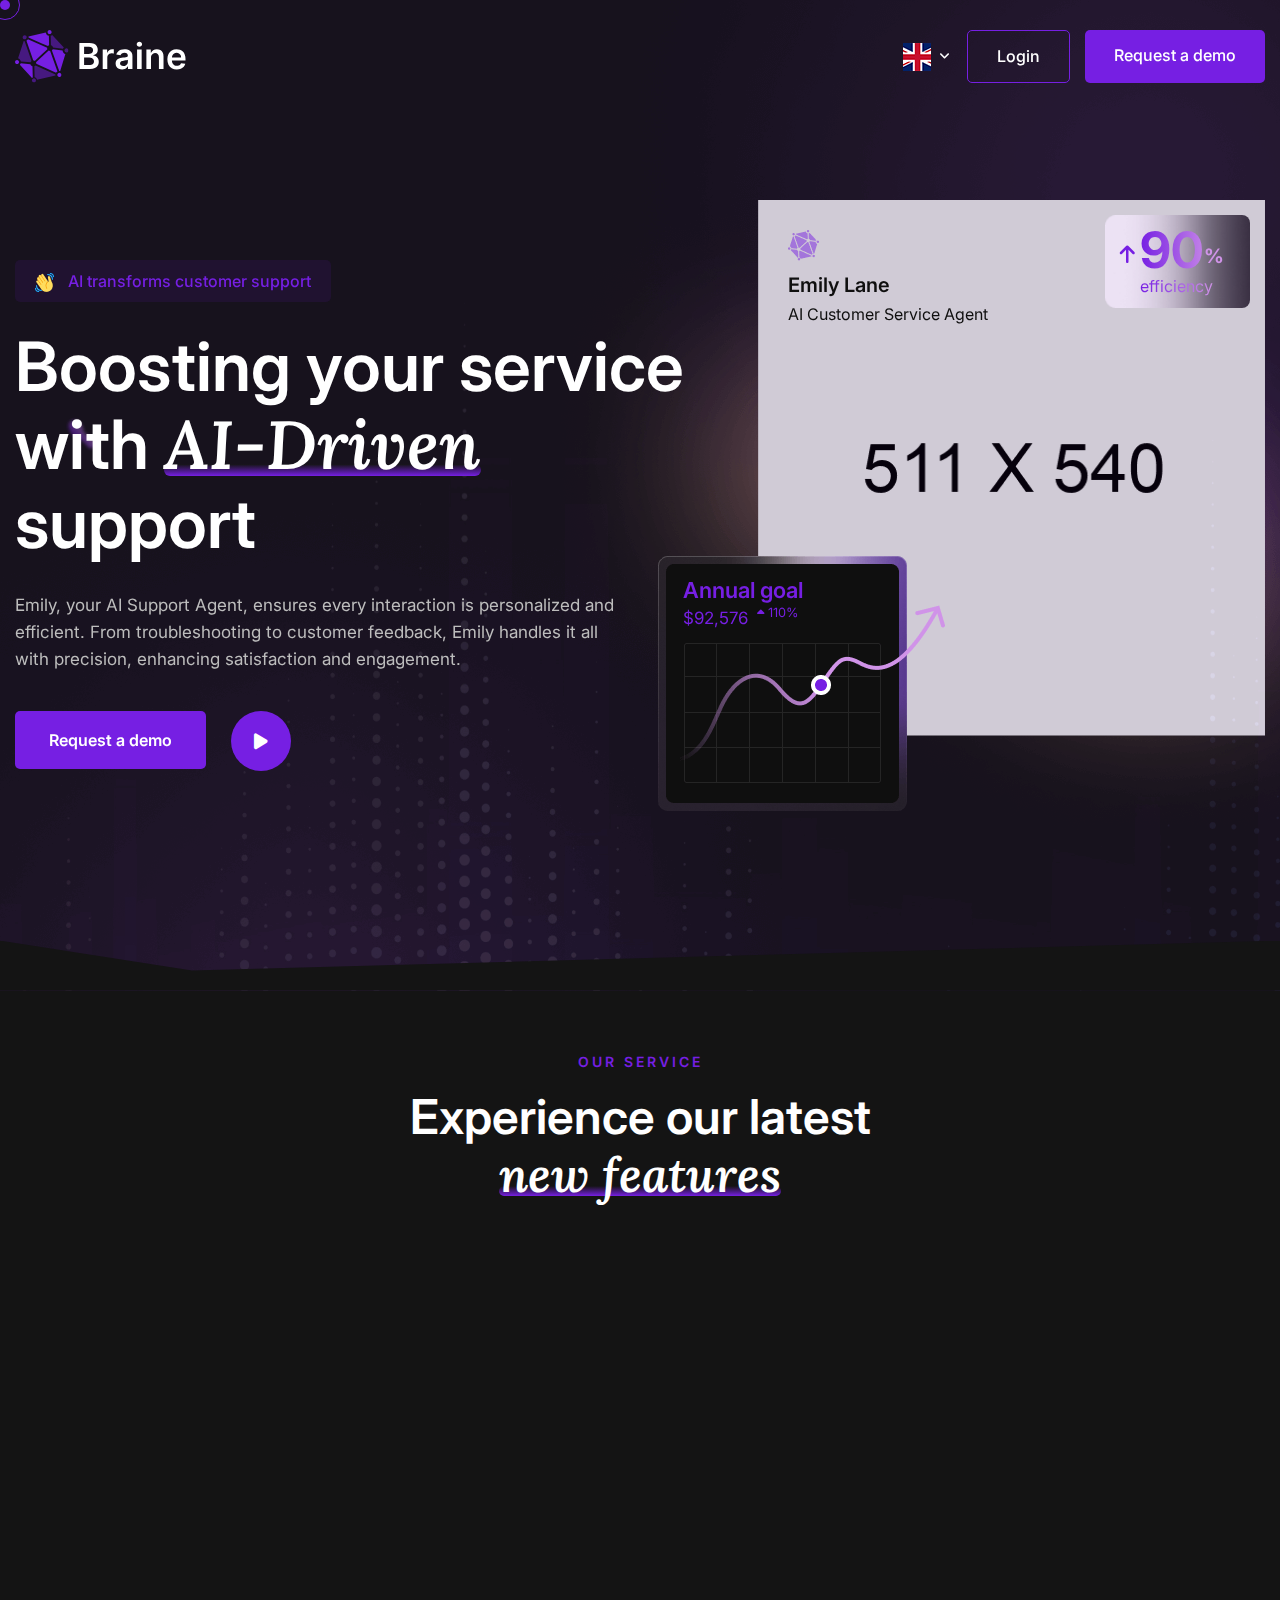
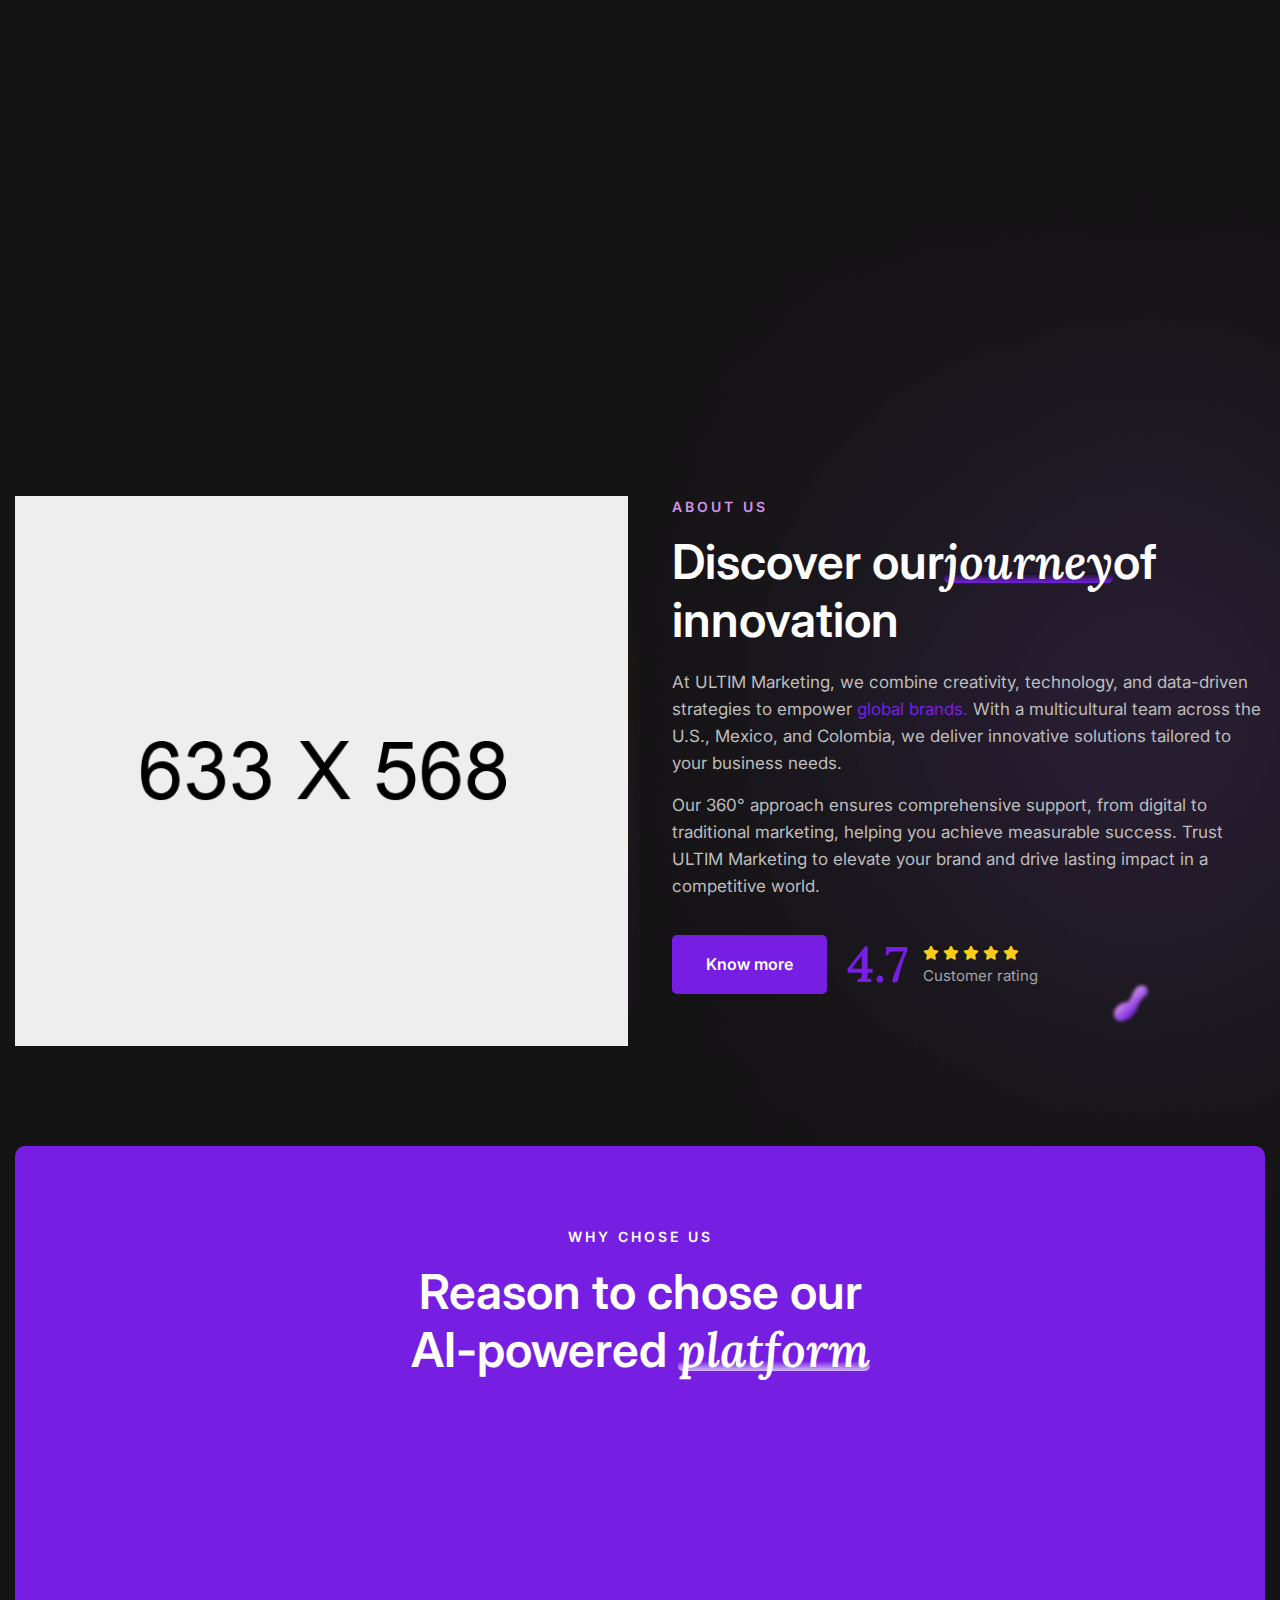
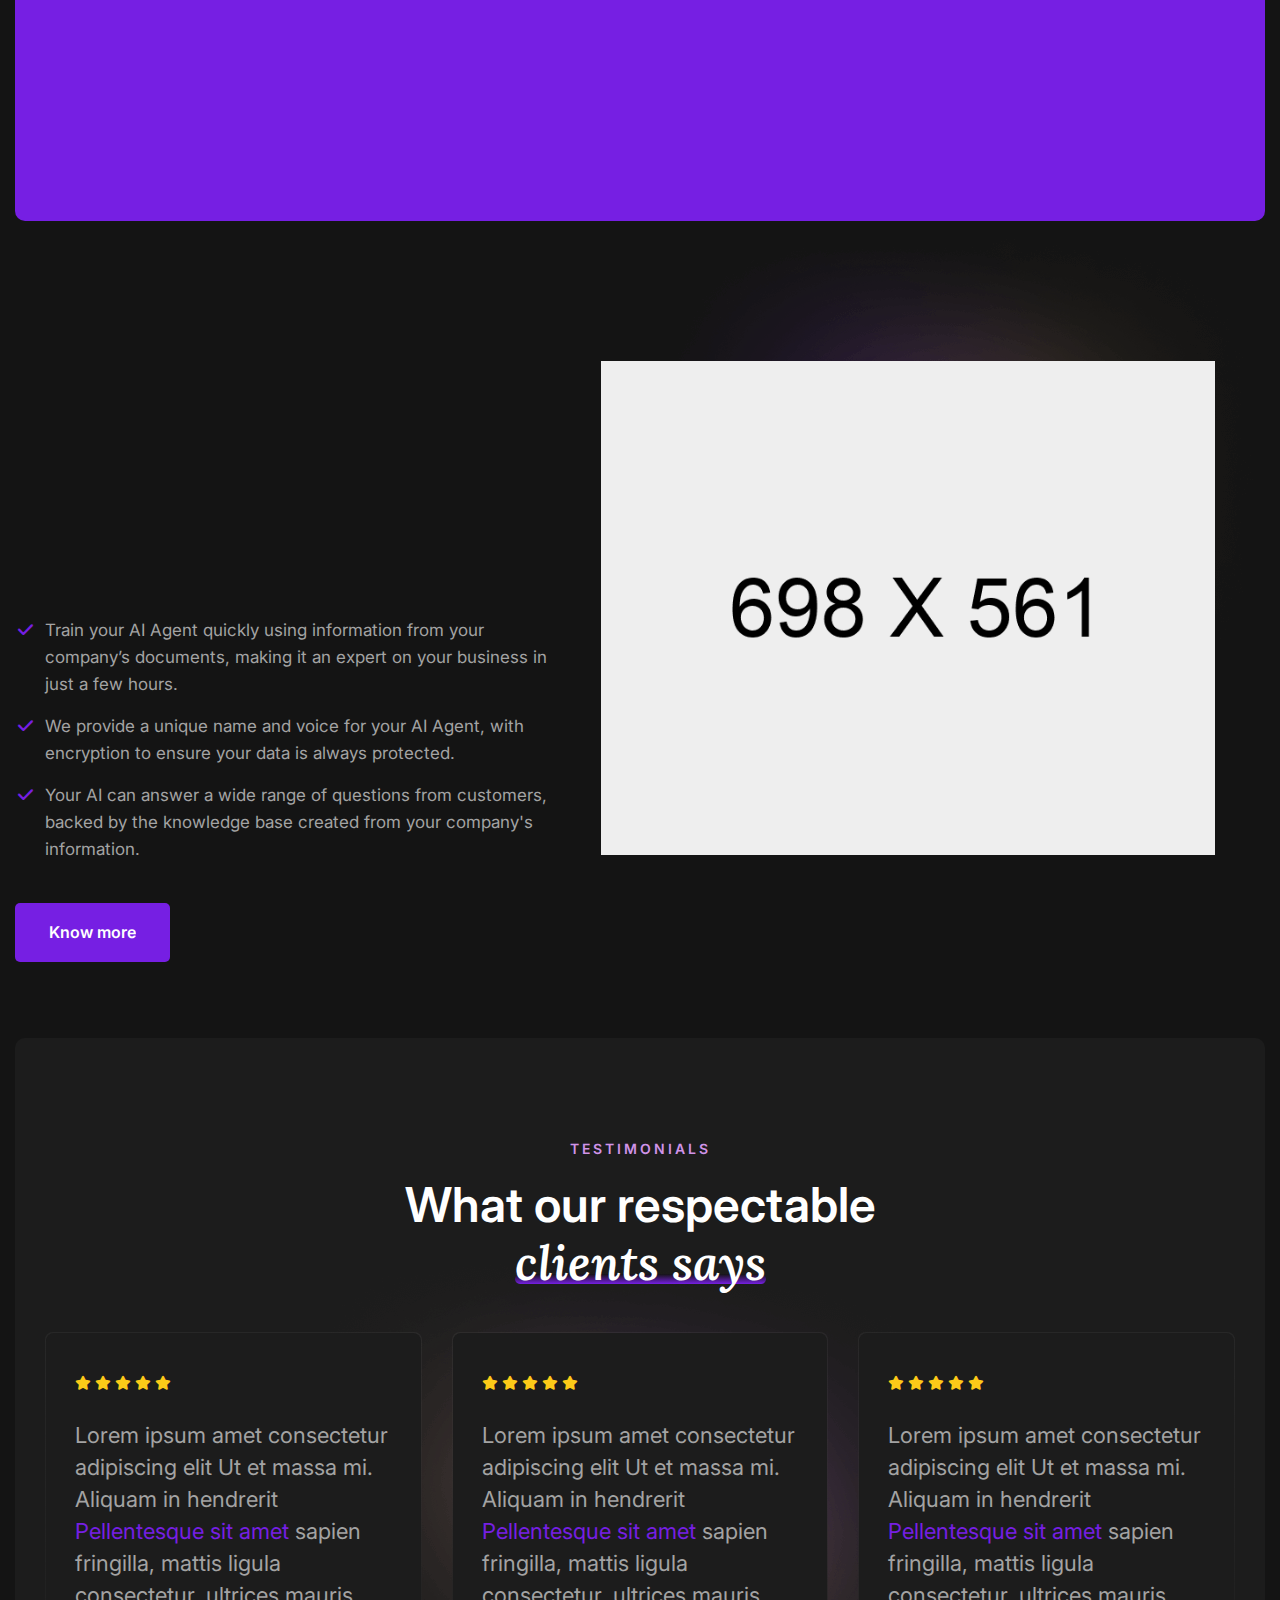
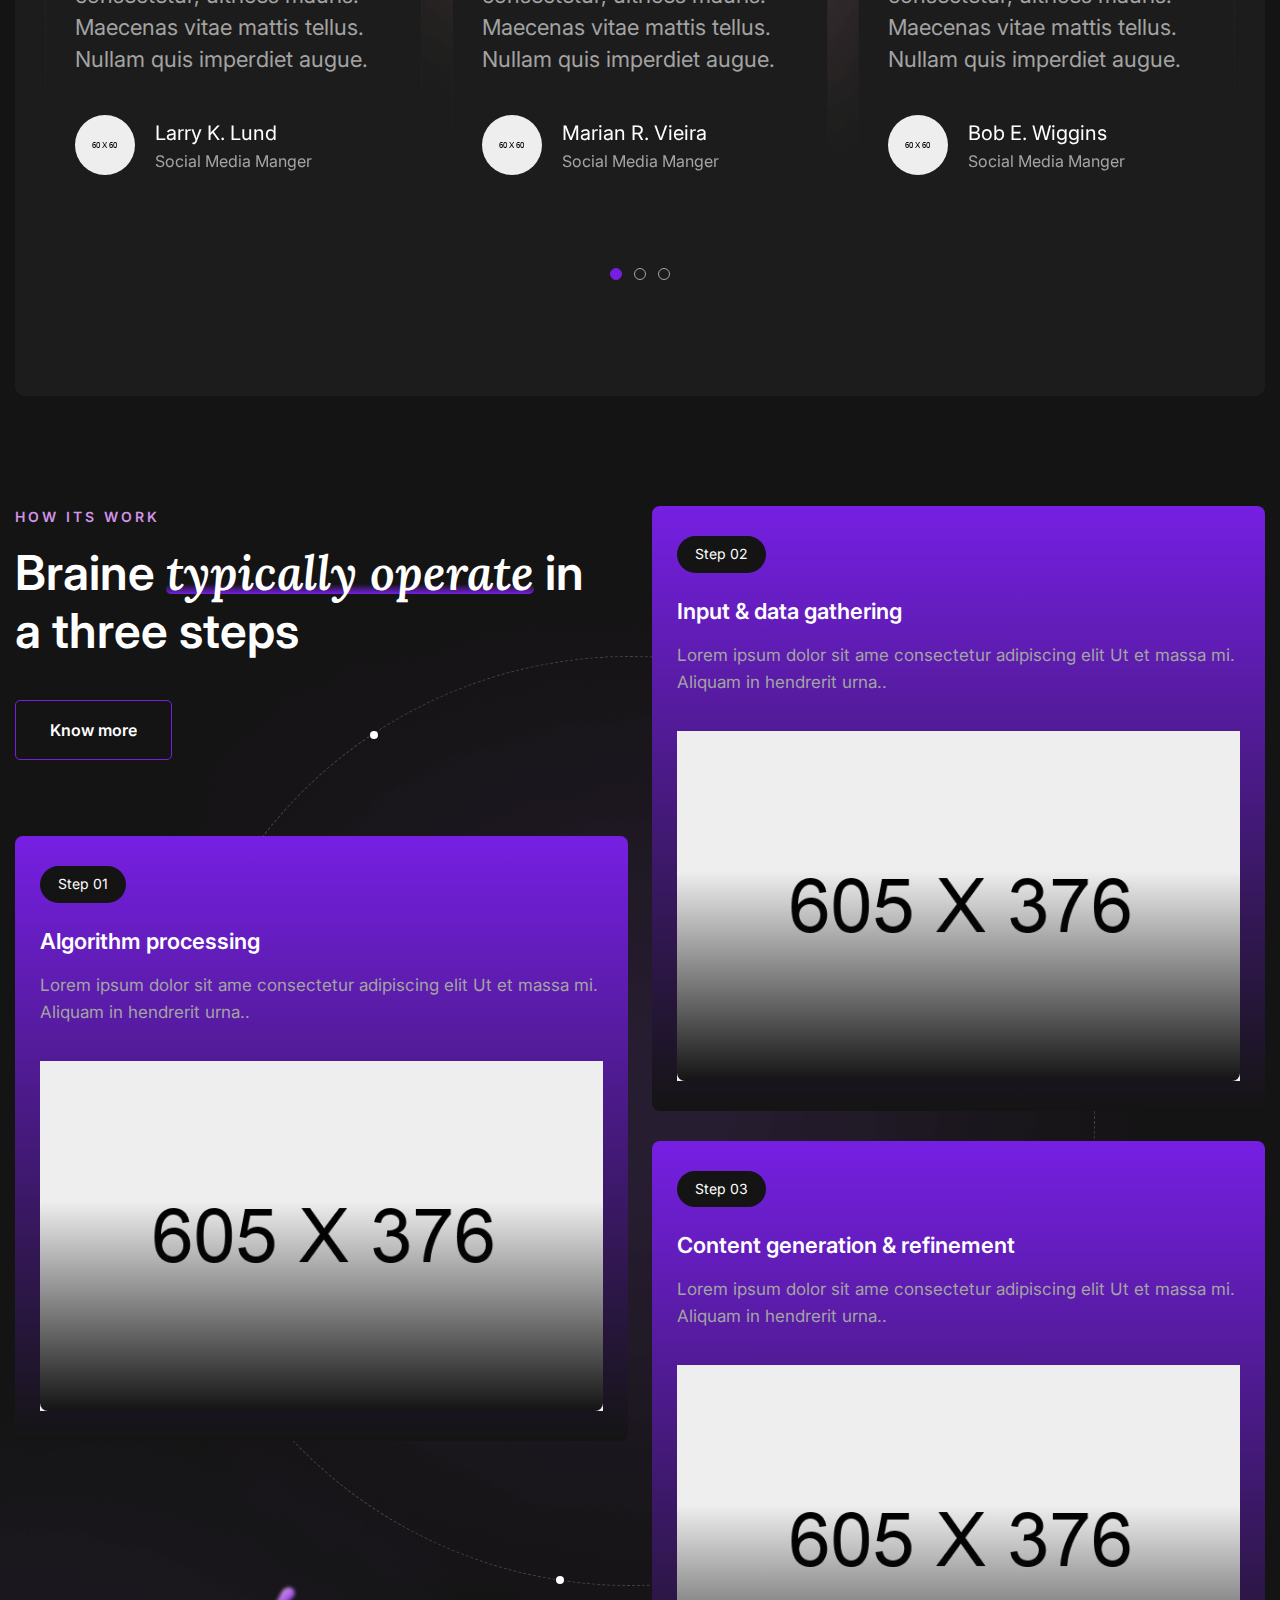
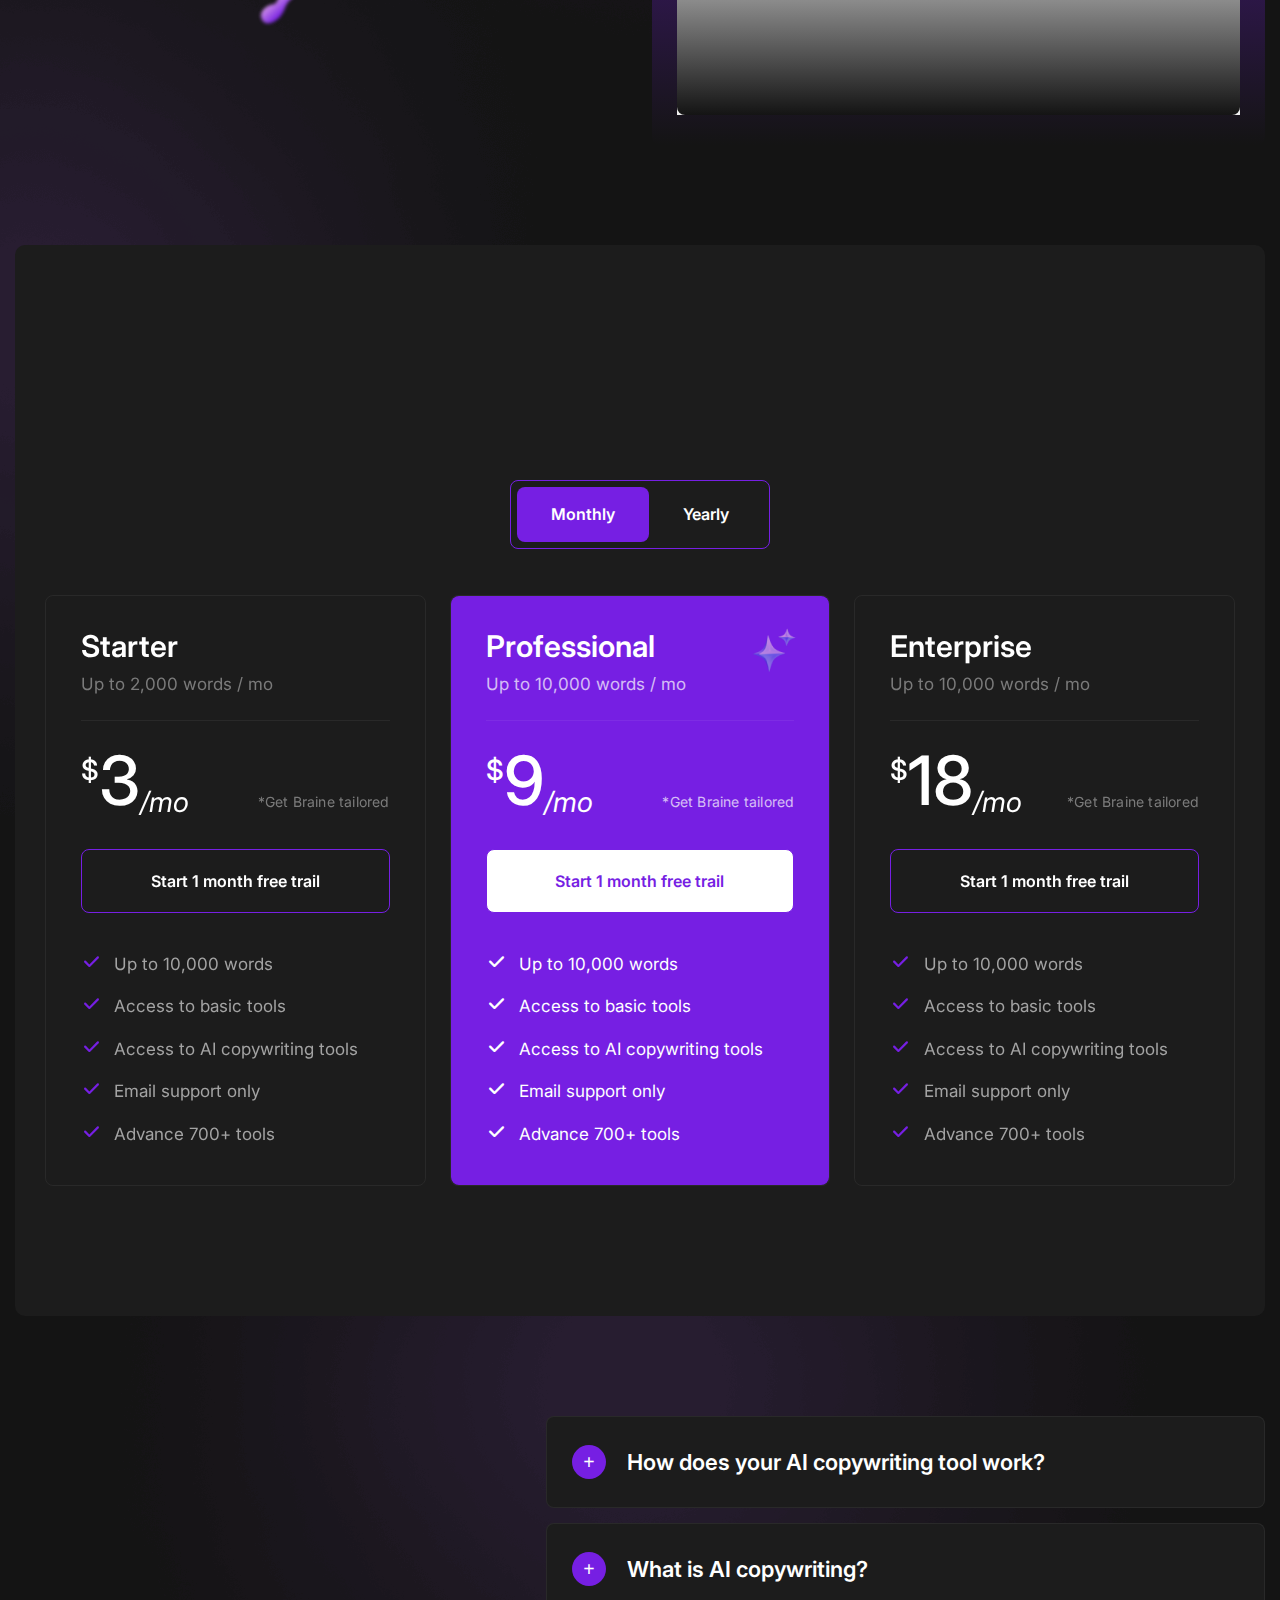
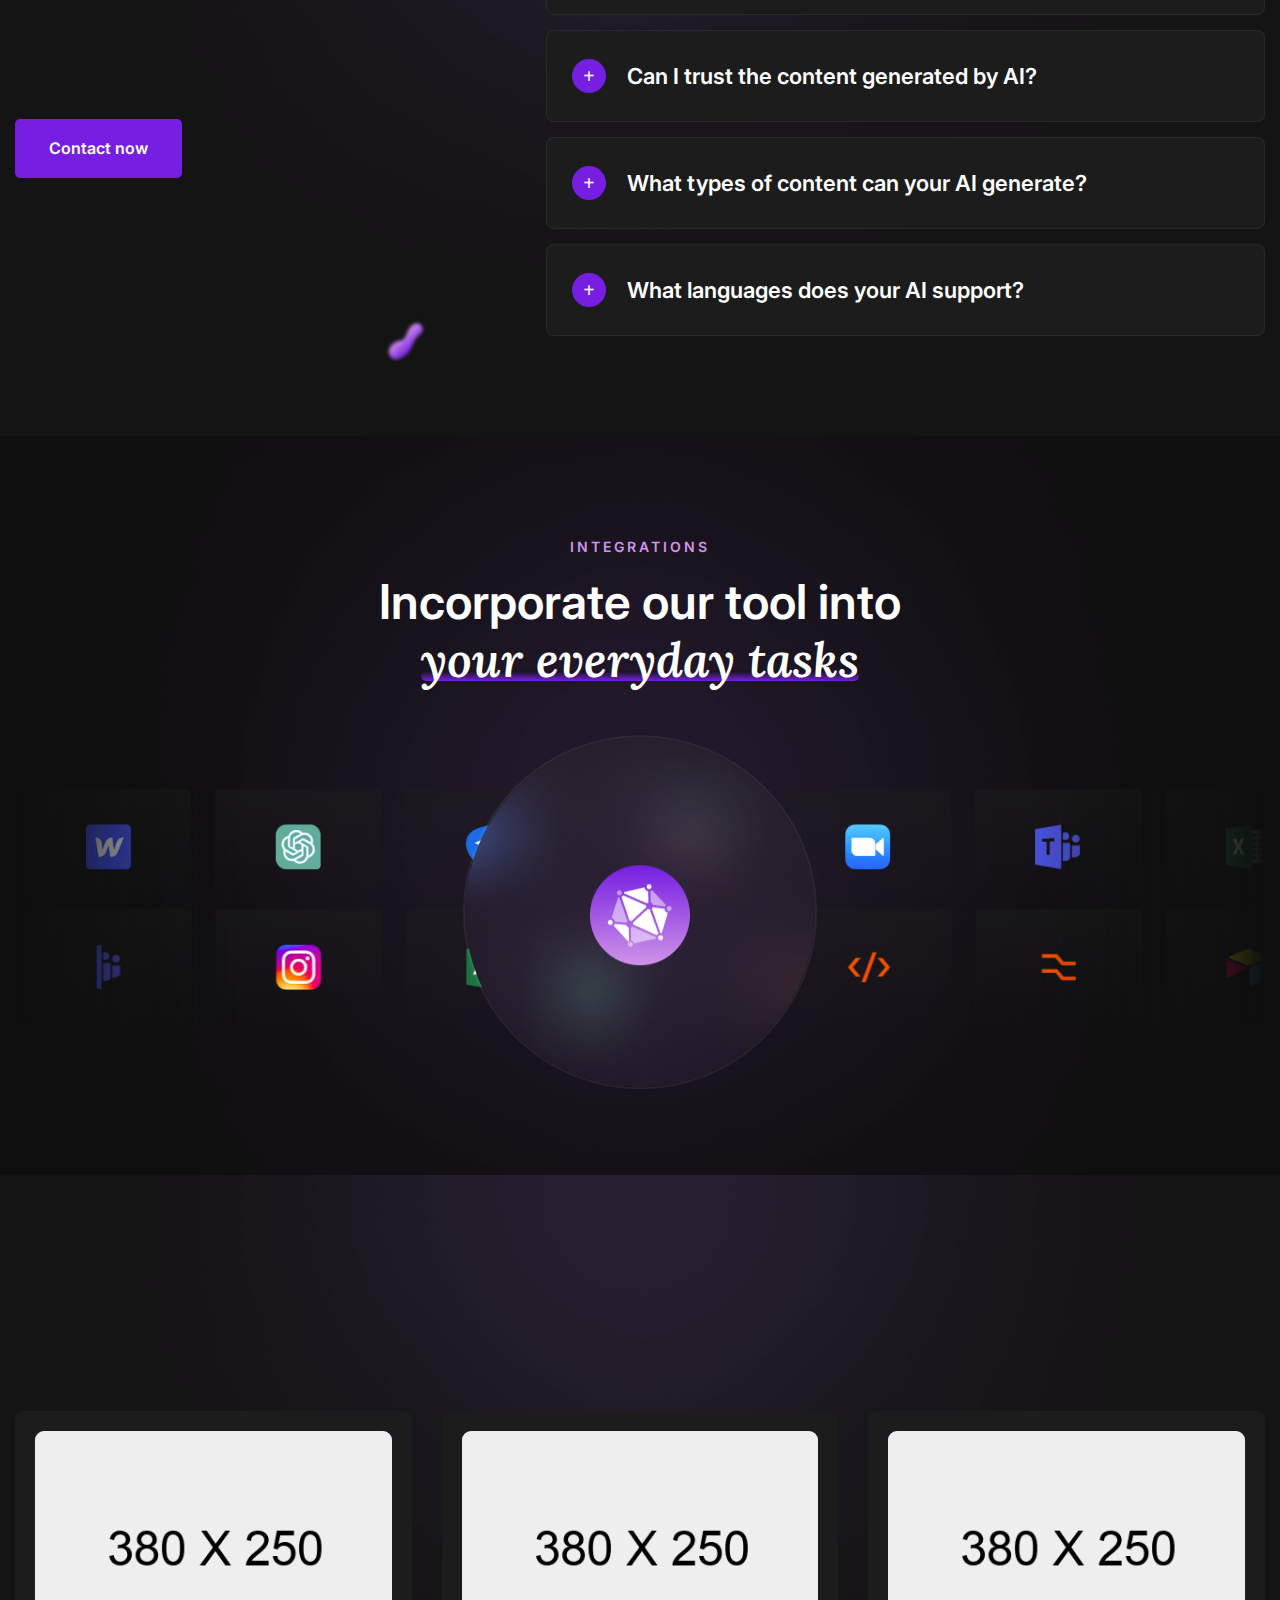
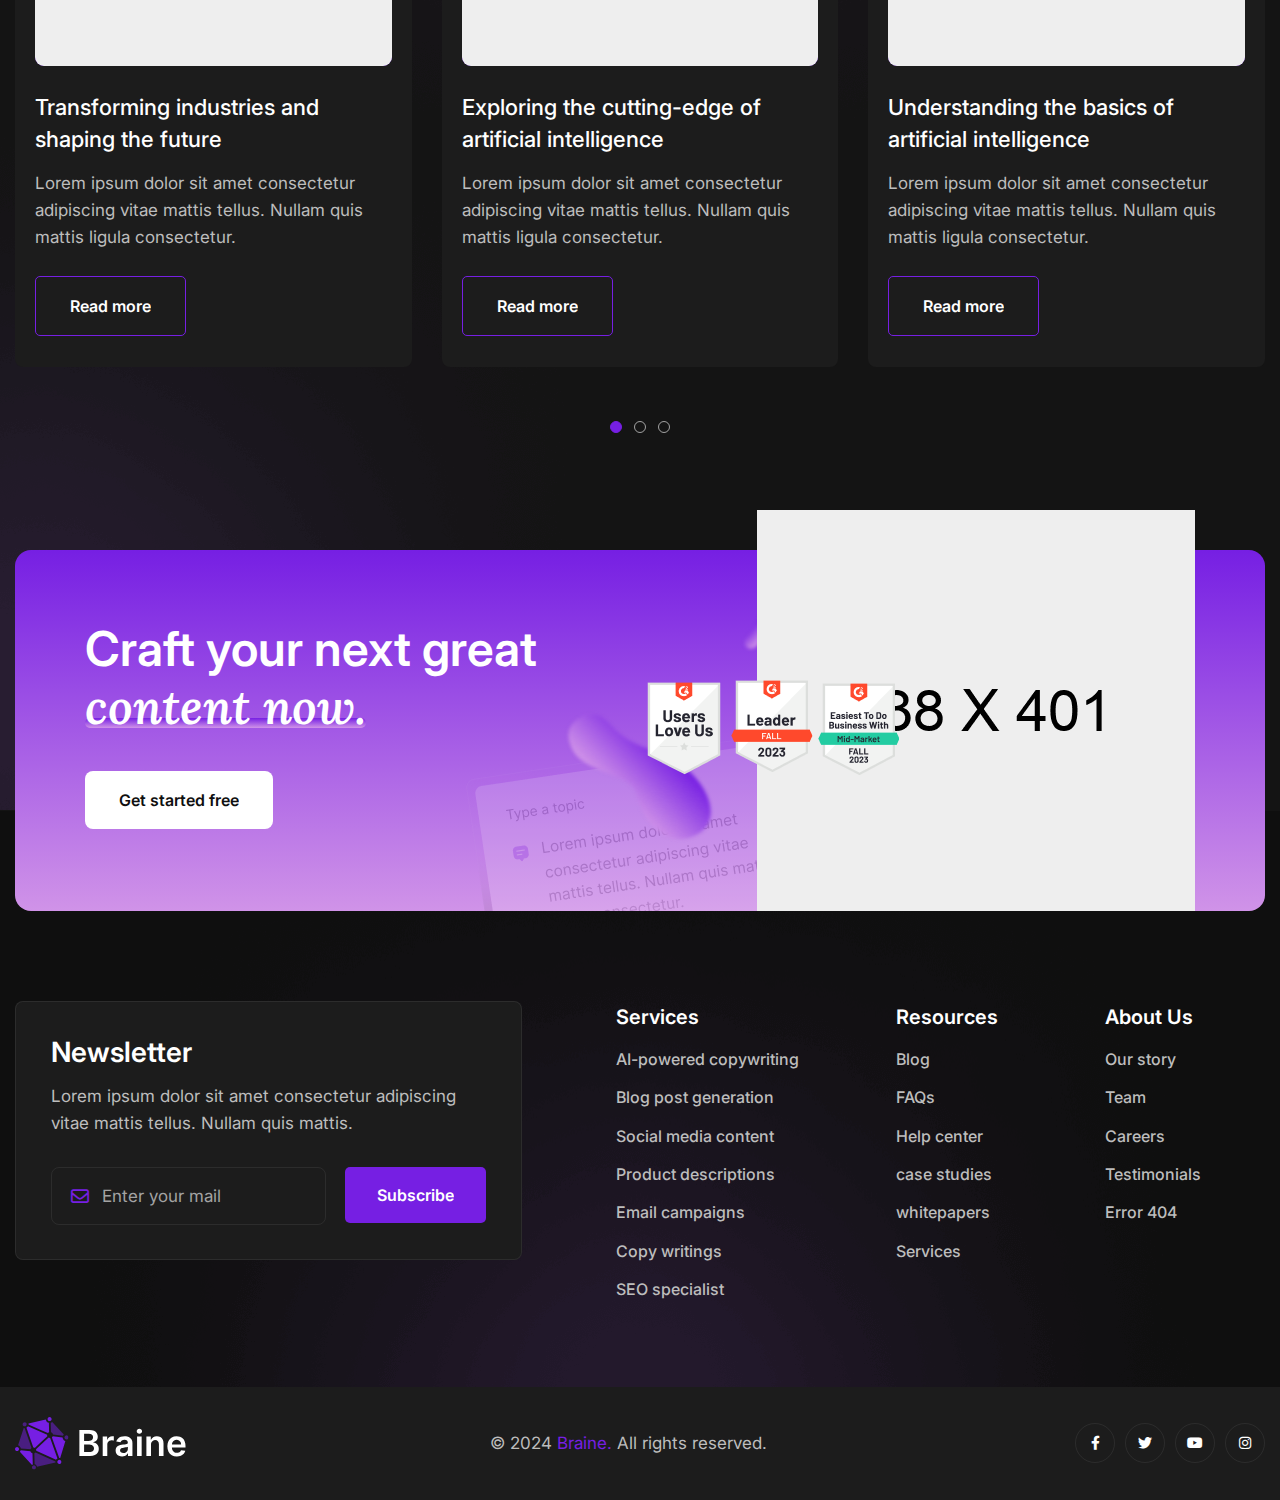
==== commit 9c7cc22b: "First changes" ====
--- a/braine/index.html
+++ b/braine/index.html
@@ -2,7 +2,7 @@
 <html>
 <head>
 <meta charset="utf-8">
-<title>Braine Digital Agency Business HTML-5 Template | Homepage 01</title>
+<title>ULTIM.PRO by ULTIM Marketing | Home</title>
 <!-- Stylesheets -->
 <link href="assets/css/bootstrap.css" rel="stylesheet">
 <link href="assets/css/style.css" rel="stylesheet">
@@ -64,70 +64,7 @@
 							<div class="logo"><a href="index.html"><img src="assets/images/logo.svg" alt="" title=""></a></div>
 						</div>
 						
-						<div class="nav-outer d-flex flex-wrap">
-							<!-- Main Menu -->
-							<nav class="main-menu navbar-expand-md">
-								<div class="navbar-header">
-									<!-- Toggle Button -->    	
-									<button class="navbar-toggler" type="button" data-toggle="collapse" data-target="#navbarSupportedContent" aria-controls="navbarSupportedContent" aria-expanded="false" aria-label="Toggle navigation">
-										<span class="icon-bar"></span>
-										<span class="icon-bar"></span>
-										<span class="icon-bar"></span>
-									</button>
-								</div>
-								
-								<div class="navbar-collapse collapse clearfix" id="navbarSupportedContent">
-									<ul class="navigation clearfix">
-										<li class="dropdown"><a href="#">Home</a>
-											<ul>
-												<li><a href="index.html">HomePage 01</a></li>
-												<li><a href="index-2.html">HomePage 02</a></li>
-												<li><a href="index-3.html">HomePage 03</a></li>
-												<li class="dropdown"><a href="#">Header Style</a>
-													<ul>
-														<li><a href="index.html">Header 01</a></li>
-														<li><a href="index-2.html">Header 02</a></li>
-														<li><a href="index-3.html">Header 03</a></li>
-													</ul>
-												</li>
-											</ul>
-										</li>
-										<li><a href="about.html">About</a></li>
-										<li class="dropdown"><a href="#">Pages</a>
-											<ul>
-												<li><a href="faq.html">Faq</a></li>
-												<li><a href="pricing.html">Price</a></li>
-												<li><a href="testimonial.html">Testimonial</a></li>
-												<li><a href="login.html">Login</a></li>
-												<li><a href="register.html">Register</a></li>
-												<li><a href="reset.html">Forgot password</a></li>
-												<li class="dropdown"><a href="#">Team</a>
-													<ul>
-														<li><a href="team.html">Team</a></li>
-														<li><a href="team-detail.html">Team detail</a></li>
-													</ul>
-												</li>
-											</ul>
-										</li>
-										<li class="dropdown"><a href="#">Services</a>
-											<ul>
-												<li><a href="services.html">Services</a></li>
-												<li><a href="service-detail.html">Services detail</a></li>
-											</ul>
-										</li>
-										<li class="dropdown"><a href="#">Blog</a>
-											<ul>
-												<li><a href="blog.html">Blog grid</a></li>
-												<li><a href="blog-classic.html">Blog classic</a></li>
-												<li><a href="news-detail.html">Blog detail</a></li>
-												<li><a href="not-found.html">Not found</a></li>
-											</ul>
-										</li>
-										<li><a href="contact.html">Contact</a></li>
-									</ul>
-								</div>
-							</nav>
-						</div>
+						
 
 						<!-- Main Menu End-->
 						<div class="outer-box d-flex align-items-center flex-wrap">
@@ -138,10 +75,9 @@
 									<span class="flag"><img src="assets/images/icons/flag.png" alt="" /></span> <span class="fa-solid fa-angle-down fa-fw"></span>
 								</button>
 								<ul class="dropdown-menu" aria-labelledby="dropdownMenuButton1">
-									<li><a class="dropdown-item" href="#"><span class="flag"><img src="assets/images/icons/flag.png" alt="" /></span> English</a></li>
-									<li><a class="dropdown-item" href="#"><span class="flag"><img src="assets/images/icons/arabic.png" alt="" /></span> Arbic</a></li>
-									<li><a class="dropdown-item" href="#"><span class="flag"><img src="assets/images/icons/germany.png" alt="" /></span> German</a></li>
-									<li><a class="dropdown-item" href="#"><span class="flag"><img src="assets/images/icons/france.png" alt="" /></span> French</a></li>
+									<li><a class="dropdown-item" href="#"><span class="flag"><img src="assets/images/icons/flag.png" alt="" /></span> United States</a></li>
+									<li><a class="dropdown-item" href="#"><span class="flag"><img src="assets/images/icons/arabic.png" alt="" /></span> Mexico</a></li>
+									<li><a class="dropdown-item" href="#"><span class="flag"><img src="assets/images/icons/arabic.png" alt="" /></span> Colombia</a></li>
 								</ul>
 							</div>
 
@@ -155,8 +91,8 @@
 								</a>
 								<a href="#" class="template-btn btn-style-one">
 									<span class="btn-wrap">
-										<span class="text-one">Join now</span>
-										<span class="text-two">Join now</span>
+										<span class="text-one">Request a demo</span>
+										<span class="text-two">Request a demo</span>
 									</span>
 								</a>
 							</div>
@@ -206,14 +142,14 @@
 							<!-- Content Column -->
 							<div class="slider-one_content col-lg-7 col-md-12 col-sm-12">
 								<div class="slider-one_content-inner">
-									<div class="slider-one_title"><i><img src="assets/images/main-slider/hand.png" alt="" /></i> AI makes content fast & easy</div>
-									<h1 class="slider-one_heading">Crafting digital brilliance <span>AI-Driven</span> copywriting</h1>
-									<div class="slider-one_text">Lorem ipsum dolor sit amet consectetur adipiscing elit Ut et massa mi. Aliquam in hendrerit urna. Pellentesque sit amet sapien.</div>
+									<div class="slider-one_title"><i><img src="assets/images/main-slider/hand.png" alt="" /></i> AI transforms customer support</div>
+									<h1 class="slider-one_heading">Boosting your service with <span>AI-Driven</span> support</h1>
+									<div class="slider-one_text">Emily, your AI Support Agent, ensures every interaction is personalized and efficient. From troubleshooting to customer feedback, Emily handles it all with precision, enhancing satisfaction and engagement.</div>
 									<div class="slider-one_button d-flex align-items-center flex-wrap">
 										<a href="about.html" class="template-btn btn-style-one">
 											<span class="btn-wrap">
-												<span class="text-one">Get started free</span>
-												<span class="text-two">Get started free</span>
+												<span class="text-one">Request a demo</span>
+												<span class="text-two">Request a demo</span>
 											</span>
 										</a>
 										<div class="slider-one_video">
@@ -229,8 +165,8 @@
 									<!-- Slider One Author -->
 									<div class="slider-one_author">
 										<i><img src="assets/images/main-slider/icon-2.png" alt="" /></i>
-										<h5 class="slider-one_author-name">Sara Ven</h5>
-										<div class="slider-one_author-text">Social media manger</div>
+										<h5 class="slider-one_author-name">Emily Lane</h5>
+										<div class="slider-one_author-text">AI Customer Service Agent</div>
 									</div>
 									<!-- Slider One Percent -->
 									<div class="slider-one_percentage">
@@ -239,7 +175,7 @@
 										<div class="slider-one_percentage-text">efficiency</div>
 									</div>
 									<div class="slider-one_graph">
-										<div class="slider-one_graph-title">Annual goal <span>$98,541 <sup><i class="fa-solid fa-caret-up fa-fw"></i>110%</sup></span></div>
+										<div class="slider-one_graph-title">Annual goal <span>$92,576 <sup><i class="fa-solid fa-caret-up fa-fw"></i>110%</sup></span></div>
 										<img src="assets/images/main-slider/graph.png" alt="" />
 									</div>
 									<div class="slider-one_image">
@@ -264,14 +200,14 @@
 							<!-- Content Column -->
 							<div class="slider-one_content col-lg-7 col-md-12 col-sm-12">
 								<div class="slider-one_content-inner">
-									<div class="slider-one_title"><i><img src="assets/images/main-slider/hand.png" alt="" /></i> AI makes content fast & easy</div>
-									<h1 class="slider-one_heading">Crafting digital brilliance <span>AI-Driven</span> copywriting</h1>
-									<div class="slider-one_text">Lorem ipsum dolor sit amet consectetur adipiscing elit Ut et massa mi. Aliquam in hendrerit urna. Pellentesque sit amet sapien.</div>
+									<div class="slider-one_title"><i><img src="assets/images/main-slider/hand.png" alt="" /></i> AI enhances business growth</div>
+									<h1 class="slider-one_heading">Maximizing your revenue with <span>AI-Powered</span> sales</h1>
+									<div class="slider-one_text">Jack, your AI Sales Agent, adapts to your business needs, handling every sales inquiry efficiently. From lead generation to closing deals, Jack improves engagement and drives performance.</div>
 									<div class="slider-one_button d-flex align-items-center flex-wrap">
 										<a href="about.html" class="template-btn btn-style-one">
 											<span class="btn-wrap">
-												<span class="text-one">Get started free</span>
-												<span class="text-two">Get started free</span>
+												<span class="text-one">Request a demo</span>
+												<span class="text-two">Request a demo</span>
 											</span>
 										</a>
 										<div class="slider-one_video">
@@ -287,79 +223,21 @@
 									<!-- Slider One Author -->
 									<div class="slider-one_author">
 										<i><img src="assets/images/main-slider/icon-2.png" alt="" /></i>
-										<h5 class="slider-one_author-name">Sara Ven</h5>
-										<div class="slider-one_author-text">Social media manger</div>
+										<h5 class="slider-one_author-name">Jack Harper</h5>
+										<div class="slider-one_author-text">AI Sales Agent</div>
 									</div>
 									<!-- Slider One Percent -->
 									<div class="slider-one_percentage">
 										<i class="fa-solid fa-arrow-up fa-fw"></i>
-										<div class="slider-one_percent">90<sub>%</sub></div>
+										<div class="slider-one_percent">85<sub>%</sub></div>
 										<div class="slider-one_percentage-text">efficiency</div>
 									</div>
 									<div class="slider-one_graph">
-										<div class="slider-one_graph-title">Annual goal <span>$98,541 <sup><i class="fa-solid fa-caret-up fa-fw"></i>110%</sup></span></div>
+										<div class="slider-one_graph-title">Annual goal <span>$87,200 <sup><i class="fa-solid fa-caret-up fa-fw"></i>105%</sup></span></div>
 										<img src="assets/images/main-slider/graph.png" alt="" />
 									</div>
 									<div class="slider-one_image">
-										<img src="assets/images/main-slider/image-1.png" alt="" />
-									</div>
-								</div>
-							</div>
-						</div>
-						
-					</div>
-				</div>
-
-				<!-- Slide -->
-				<div class="swiper-slide">
-					<div class="slider-one_icon" style="background-image:url(assets/images/main-slider/icon-1.png)"></div>
-					<div class="slider-one_icon-two" style="background-image:url(assets/images/main-slider/icon-1.png)"></div>
-					<div class="slider-one_pattern" style="background-image:url(assets/images/main-slider/pattern-1.png)"></div>
-					<div class="slider-one_pattern-two" style="background-image:url(assets/images/main-slider/pattern-2.png)"></div>
-					<div class="slider-one_pattern-four" style="background-image:url(assets/images/main-slider/pattern-4.png)"></div>
-					<div class="auto-container">
-						<div class="row clearfix">
-							<!-- Content Column -->
-							<div class="slider-one_content col-lg-7 col-md-12 col-sm-12">
-								<div class="slider-one_content-inner">
-									<div class="slider-one_title"><i><img src="assets/images/main-slider/hand.png" alt="" /></i> AI makes content fast & easy</div>
-									<h1 class="slider-one_heading">Crafting digital brilliance <span>AI-Driven</span> copywriting</h1>
-									<div class="slider-one_text">Lorem ipsum dolor sit amet consectetur adipiscing elit Ut et massa mi. Aliquam in hendrerit urna. Pellentesque sit amet sapien.</div>
-									<div class="slider-one_button d-flex align-items-center flex-wrap">
-										<a href="about.html" class="template-btn btn-style-one">
-											<span class="btn-wrap">
-												<span class="text-one">Get started free</span>
-												<span class="text-two">Get started free</span>
-											</span>
-										</a>
-										<div class="slider-one_video">
-											<a href="https://www.youtube.com/watch?v=kxPCFljwJws" class="lightbox-video play-box"><span class="fa fa-play"></span></a>
-										</div>
-									</div>
-								</div>
-							</div>
-							<!-- Image Column -->
-							<div class="slider-one_image-column col-lg-5 col-md-12 col-sm-12">
-								<div class="slider-one_pattern-three" style="background-image:url(assets/images/main-slider/pattern-3.png)"></div>
-								<div class="slider-one_image-outer">
-									<!-- Slider One Author -->
-									<div class="slider-one_author">
-										<i><img src="assets/images/main-slider/icon-2.png" alt="" /></i>
-										<h5 class="slider-one_author-name">Sara Ven</h5>
-										<div class="slider-one_author-text">Social media manger</div>
-									</div>
-									<!-- Slider One Percent -->
-									<div class="slider-one_percentage">
-										<i class="fa-solid fa-arrow-up fa-fw"></i>
-										<div class="slider-one_percent">90<sub>%</sub></div>
-										<div class="slider-one_percentage-text">efficiency</div>
-									</div>
-									<div class="slider-one_graph">
-										<div class="slider-one_graph-title">Annual goal <span>$98,541 <sup><i class="fa-solid fa-caret-up fa-fw"></i>110%</sup></span></div>
-										<img src="assets/images/main-slider/graph.png" alt="" />
-									</div>
-									<div class="slider-one_image">
-										<img src="assets/images/main-slider/image-1.png" alt="" />
+										<img src="assets/images/main-slider/jack-ai-marketing-agent.png" alt="" />
 									</div>
 								</div>
 							</div>
@@ -389,11 +267,11 @@
 						<div class="service-block_one-icon">
 							<i class="icon-speaker1"></i>
 						</div>
-						<h5 class="service-block_one-heading"><a href="service-detail.html">Digital marketers</a></h5>
-						<div class="service-block_one-text">Lorem ipsum dolor sit ame consectetur adipiscing elit Ut et <span>massa mi. Aliquam</span> in hendrerit urna..</div>
+						<h5 class="service-block_one-heading"><a href="service-detail.html">AI Integration</a></h5>
+						<div class="service-block_one-text">Our AI connects seamlessly with any <span>API</span> or tech system you use..</div>
 						<div class="lower-box d-flex justify-content-between align-items-center flex-wrap">
 							<div class="service-block_one-number">01</div>
-							<a class="service-block_one-join" href="service-detail.html">Join now <i class="fa-solid fa-plus fa-fw"></i></a>
+							<a class="service-block_one-join" href="service-detail.html">See the video <i class="fa-solid fa-plus fa-fw"></i></a>
 						</div>
 					</div>
 				</div>
@@ -404,11 +282,11 @@
 						<div class="service-block_one-icon">
 							<i class="icon-marketing"></i>
 						</div>
-						<h5 class="service-block_one-heading"><a href="service-detail.html">Content marketers</a></h5>
-						<div class="service-block_one-text">Lorem ipsum dolor sit ame consectetur adipiscing elit Ut et <span>massa mi. Aliquam</span> in hendrerit urna..</div>
+						<h5 class="service-block_one-heading"><a href="service-detail.html">Voice Personalization</a></h5>
+						<div class="service-block_one-text">Use <span>your voice</span> with AI, or choose from our available options..</div>
 						<div class="lower-box d-flex justify-content-between align-items-center flex-wrap">
 							<div class="service-block_one-number">02</div>
-							<a class="service-block_one-join" href="service-detail.html">Join now <i class="fa-solid fa-plus fa-fw"></i></a>
+							<a class="service-block_one-join" href="service-detail.html">See the video <i class="fa-solid fa-plus fa-fw"></i></a>
 						</div>
 					</div>
 				</div>
@@ -419,11 +297,11 @@
 						<div class="service-block_one-icon">
 							<i class="icon-users"></i>
 						</div>
-						<h5 class="service-block_one-heading"><a href="service-detail.html">Founders</a></h5>
-						<div class="service-block_one-text">Lorem ipsum dolor sit ame consectetur adipiscing elit Ut et <span>massa mi. Aliquam</span> in hendrerit urna..</div>
+						<h5 class="service-block_one-heading"><a href="service-detail.html">Document Processing</a></h5>
+						<div class="service-block_one-text">Reads <span>images, documents</span> and responds to voice messages..</div>
 						<div class="lower-box d-flex justify-content-between align-items-center flex-wrap">
 							<div class="service-block_one-number">03</div>
-							<a class="service-block_one-join" href="service-detail.html">Join now <i class="fa-solid fa-plus fa-fw"></i></a>
+							<a class="service-block_one-join" href="service-detail.html">See the video <i class="fa-solid fa-plus fa-fw"></i></a>
 						</div>
 					</div>
 				</div>
@@ -434,11 +312,11 @@
 						<div class="service-block_one-icon">
 							<i class="icon-copyright"></i>
 						</div>
-						<h5 class="service-block_one-heading"><a href="service-detail.html">Copywriters</a></h5>
-						<div class="service-block_one-text">Lorem ipsum dolor sit ame consectetur adipiscing elit Ut et <span>massa mi. Aliquam</span> in hendrerit urna..</div>
+						<h5 class="service-block_one-heading"><a href="service-detail.html">Custom AI Training</a></h5>
+						<div class="service-block_one-text">Our AI learns from <span>your business</span> data and becomes an expert..</div>
 						<div class="lower-box d-flex justify-content-between align-items-center flex-wrap">
 							<div class="service-block_one-number">04</div>
-							<a class="service-block_one-join" href="service-detail.html">Join now <i class="fa-solid fa-plus fa-fw"></i></a>
+							<a class="service-block_one-join" href="service-detail.html">See the video <i class="fa-solid fa-plus fa-fw"></i></a>
 						</div>
 					</div>
 				</div>
@@ -449,11 +327,11 @@
 						<div class="service-block_one-icon">
 							<i class="icon-tag"></i>
 						</div>
-						<h5 class="service-block_one-heading"><a href="service-detail.html">SEO specialists</a></h5>
-						<div class="service-block_one-text">Lorem ipsum dolor sit ame consectetur adipiscing elit Ut et <span>massa mi. Aliquam</span> in hendrerit urna..</div>
+						<h5 class="service-block_one-heading"><a href="service-detail.html">Platform Flexibility</a></h5>
+						<div class="service-block_one-text">Works on <span>WhatsApp, SMS, iMessage,</span> and more..</div>
 						<div class="lower-box d-flex justify-content-between align-items-center flex-wrap">
 							<div class="service-block_one-number">05</div>
-							<a class="service-block_one-join" href="service-detail.html">Join now <i class="fa-solid fa-plus fa-fw"></i></a>
+							<a class="service-block_one-join" href="service-detail.html">See the video <i class="fa-solid fa-plus fa-fw"></i></a>
 						</div>
 					</div>
 				</div>
@@ -465,13 +343,13 @@
 						<div class="service-block_two-icon">
 							<img src="assets/images/icons/service.png" alt="" />
 						</div>
-						<h5 class="service-block_two-heading"><a href="service-detail.html">More service</a></h5>
-						<div class="service-block_two-text">Lorem ipsum dolor sit ame consectetur.</div>
+						<h5 class="service-block_two-heading"><a href="service-detail.html">More AI Solutions</a></h5>
+						<div class="service-block_two-text">Explore additional AI-powered services tailored to your business needs.</div>
 						<div class="service-block_two-button">
 							<a href="service.html" class="template-btn btn-style-one">
 								<span class="btn-wrap">
-									<span class="text-one">learn more</span>
-									<span class="text-two">learn more</span>
+									<span class="text-one">Request a demo</span>
+									<span class="text-two">Request a demo</span>
 								</span>
 							</a>
 						</div>
@@ -507,10 +385,10 @@
 						<!-- Sec Title -->
 						<div class="sec-title">
 							<div class="sec-title_title">About us</div>
-							<h2 class="sec-title_heading">Crafting of your digital <span>narrative discover</span> our journey</h2>
-						</div>
-						<p>Lorem ipsum dolor sit amet consectetur adipiscing elit Ut et massa mi. Aliquam in hendrerit urna. <span>Pellentesque sit amet</span> sapien fringilla, mattis ligula consectetur, ultrices mauris. Maecenas vitae mattis tellus. Nullam quis imperdiet augue.</p>
-						<p>Lorem ipsum dolor sit amet consectetur adipiscing vitae mattis tellus. Nullam quis mattis ligula consectetur.</p>
+							<h2 class="sec-title_heading">Discover our<span> journey </span>of innovation</h2>
+						</div>
+						<p>At ULTIM Marketing, we combine creativity, technology, and data-driven strategies to empower <span>global brands.</span> With a multicultural team across the U.S., Mexico, and Colombia, we deliver innovative solutions tailored to your business needs.</p>
+						<p>Our 360° approach ensures comprehensive support, from digital to traditional marketing, helping you achieve measurable success. Trust ULTIM Marketing to elevate your brand and drive lasting impact in a competitive world.</p>
 						<div class="about-one_options d-flex align-items-center flex-wrap">
 							<a href="about.html" class="template-btn btn-style-one">
 								<span class="btn-wrap">
@@ -545,7 +423,7 @@
 				<!-- Sec Title -->
 				<div class="sec-title light centered">
 					<div class="sec-title_title">why chose us</div>
-					<h2 class="sec-title_heading">Reason to chose our <br> <span>platform</span></h2>
+					<h2 class="sec-title_heading">Reason to chose our <br> AI-powered <span> platform</span></h2>
 				</div>
 				<div class="row clearfix">
 
@@ -553,8 +431,8 @@
 					<div class="counter-block_one col-lg-4 col-md-6 col-sm-12">
 						<div class="counter-block_one-inner wow fadeInLeft" data-wow-delay="0ms" data-wow-duration="1500ms">
 							<div class="counter-block_one-icon fa-brands fa-instagram fa-fw"></div>
-							<div class="counter-block_one-count"><span class="odometer" data-count="8000"></span><i>+</i></div>
-							<div class="counter-block_one-text">More than 8,000 customers have experimented with Kafkai</div>
+							<div class="counter-block_one-count"><span class="odometer" data-count="10000"></span><i>+</i></div>
+							<div class="counter-block_one-text">We can handle more than 10,000 customer requests simultaneously, offering instant support 24/7</div>
 						</div>
 					</div>
 
@@ -562,8 +440,8 @@
 					<div class="counter-block_one col-lg-4 col-md-6 col-sm-12">
 						<div class="counter-block_one-inner wow fadeInLeft" data-wow-delay="150ms" data-wow-duration="1500ms">
 							<div class="counter-block_one-icon fa-brands fa-instagram fa-fw"></div>
-							<div class="counter-block_one-count"><span class="odometer" data-count="500000"></span><i>+</i></div>
-							<div class="counter-block_one-text">More than 8,000 customers have experimented with Kafkai</div>
+							<div class="counter-block_one-count"><span class="odometer" data-count="5000"></span><i>+</i></div>
+							<div class="counter-block_one-text">Our AI can process and understand over 5,000 minutes of customer voice notes without them having to type a single word.</div>
 						</div>
 					</div>
 
@@ -571,8 +449,8 @@
 					<div class="counter-block_one col-lg-4 col-md-6 col-sm-12">
 						<div class="counter-block_one-inner wow fadeInLeft" data-wow-delay="300ms" data-wow-duration="1500ms">
 							<div class="counter-block_one-icon fa-brands fa-instagram fa-fw"></div>
-							<div class="counter-block_one-count"><span class="odometer" data-count="200000"></span><i>+</i></div>
-							<div class="counter-block_one-text">More than 8,000 customers have experimented with Kafkai</div>
+							<div class="counter-block_one-count"><span class="odometer" data-count="20000"></span><i>+</i></div>
+							<div class="counter-block_one-text">Secure & intelligent AI brain trained with your company’s data, making it an expert on all things related to your business.</div>
 						</div>
 					</div>
 
@@ -593,12 +471,12 @@
 						<!-- Sec Title -->
 						<div class="sec-title title-anim">
 							<div class="sec-title_title">AI ANSWERS</div>
-							<h2 class="sec-title_heading">Gain <span>full control</span> of your information docs and many more</h2>
+							<h2 class="sec-title_heading">Gain <span>full control</span> of your company’s knowledge in just a few hours</h2>
 						</div>
 						<ul class="answer-one_list">
-							<li><i class="fa-solid fa-check fa-fw"></i>Create a personalized knowledge base on your own Braine library</li>
-							<li><i class="fa-solid fa-check fa-fw"></i>Use your trusted sources to find the answers you need</li>
-							<li><i class="fa-solid fa-check fa-fw"></i>Stay in the know with AI Q&A and semantic search</li>
+							<li><i class="fa-solid fa-check fa-fw"></i>Train your AI Agent quickly using information from your company’s documents, making it an expert on your business in just a few hours.</li>
+							<li><i class="fa-solid fa-check fa-fw"></i>We provide a unique name and voice for your AI Agent, with encryption to ensure your data is always protected.</li>
+							<li><i class="fa-solid fa-check fa-fw"></i>Your AI can answer a wide range of questions from customers, backed by the knowledge base created from your company's information.</li>
 						</ul>
 						<div class="answer-one_button">
 							<a href="about.html" class="template-btn btn-style-one">
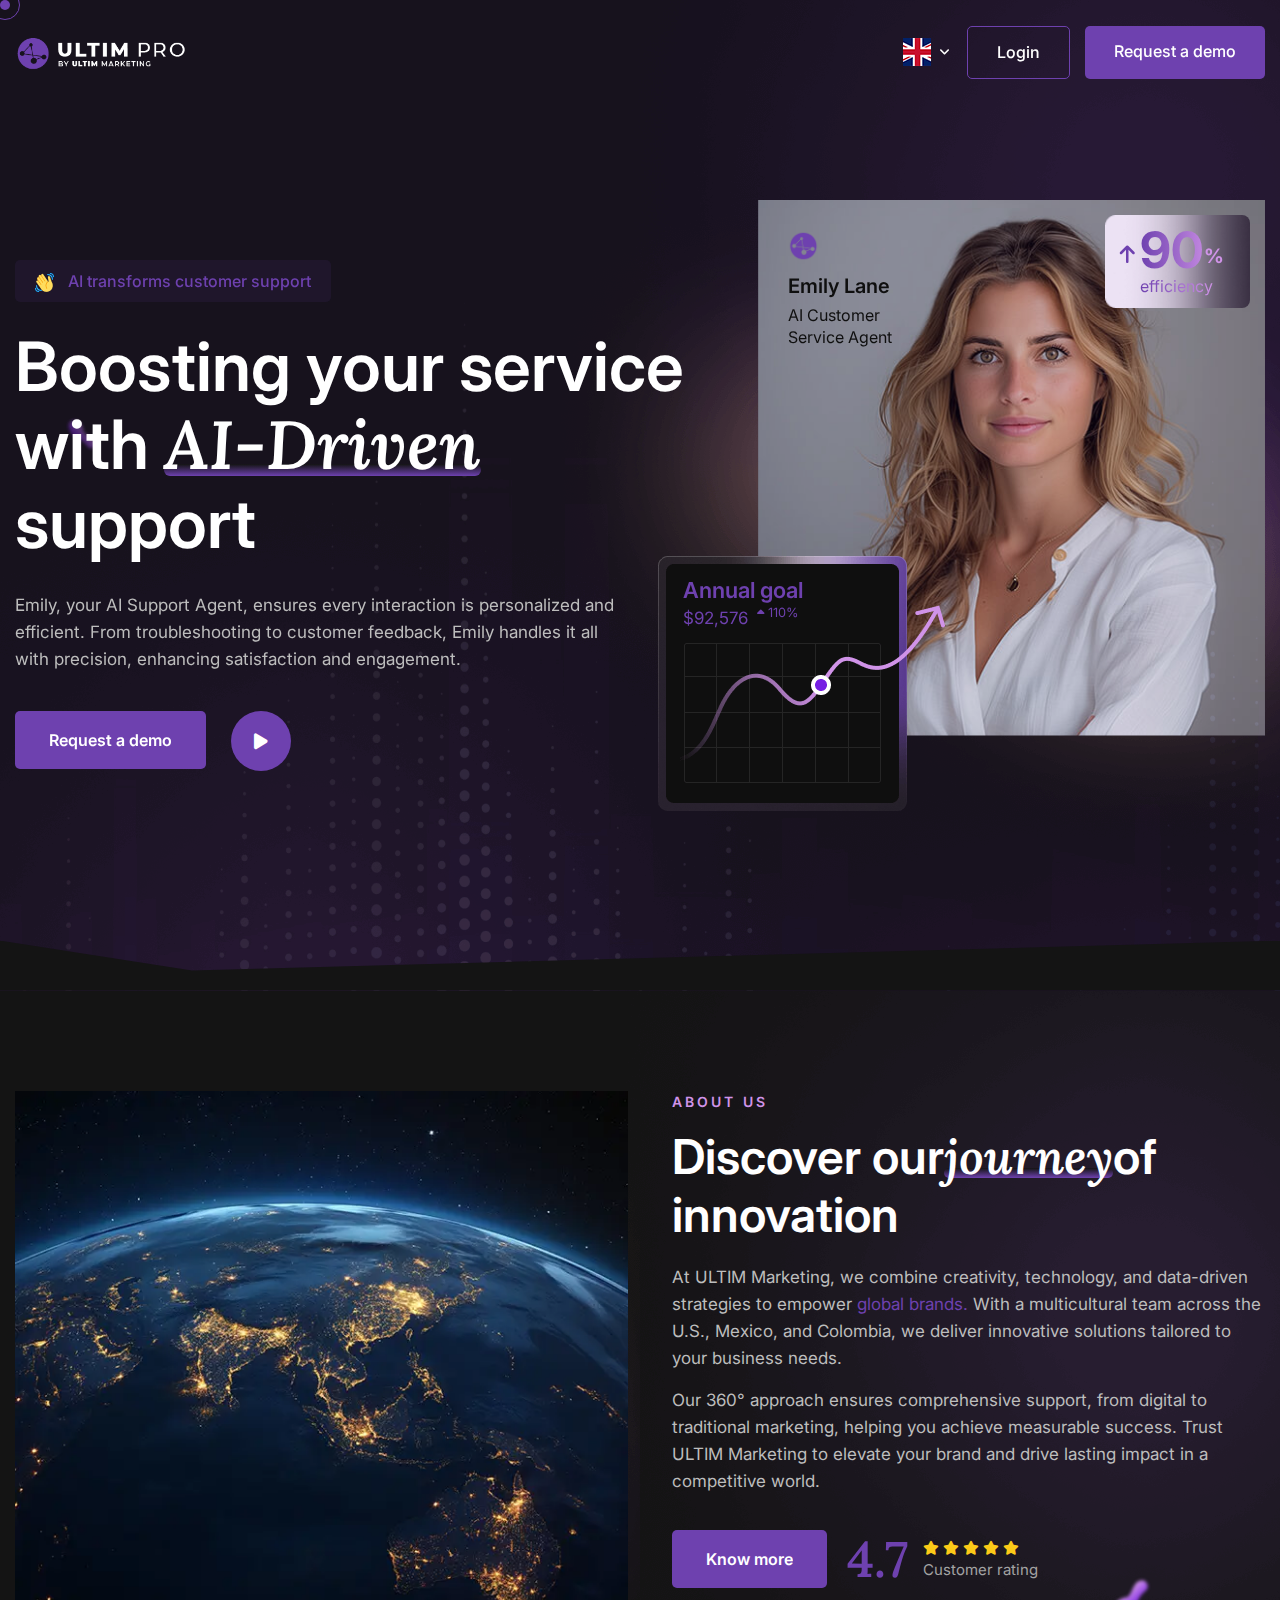
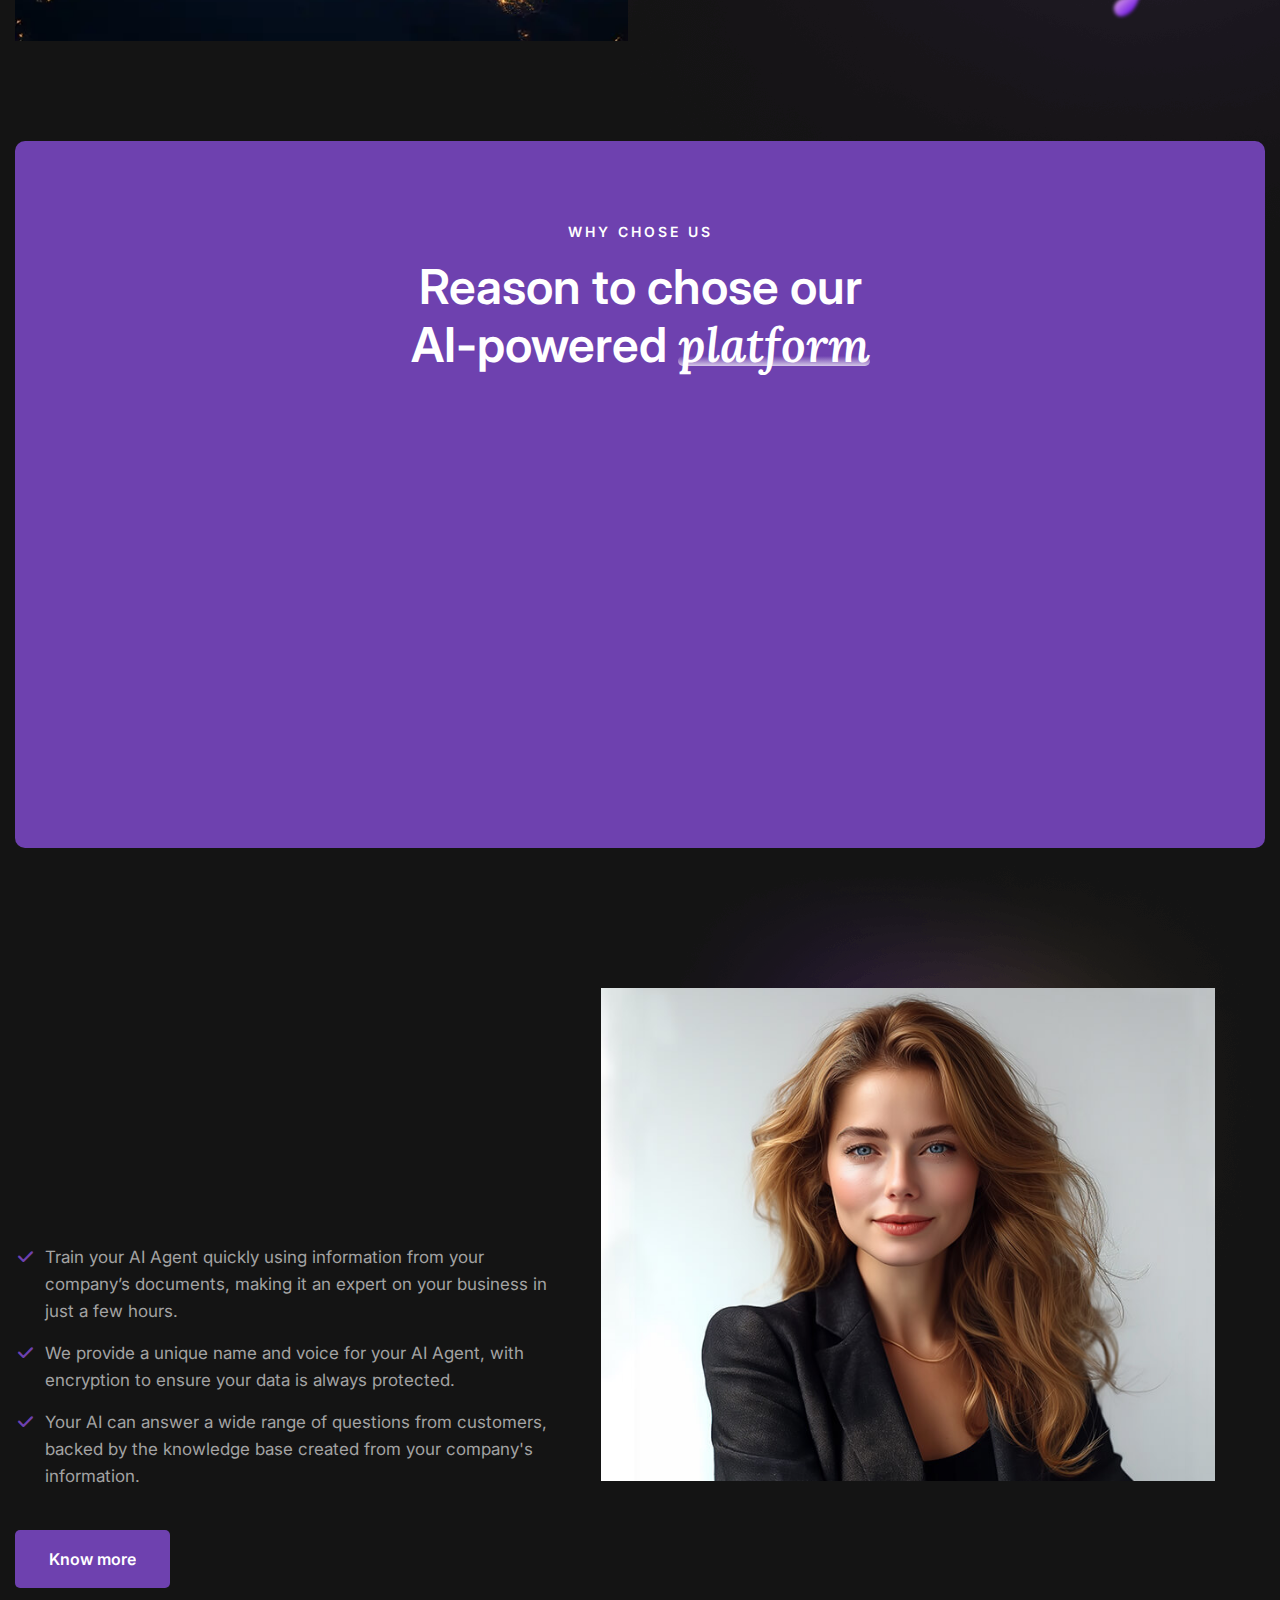
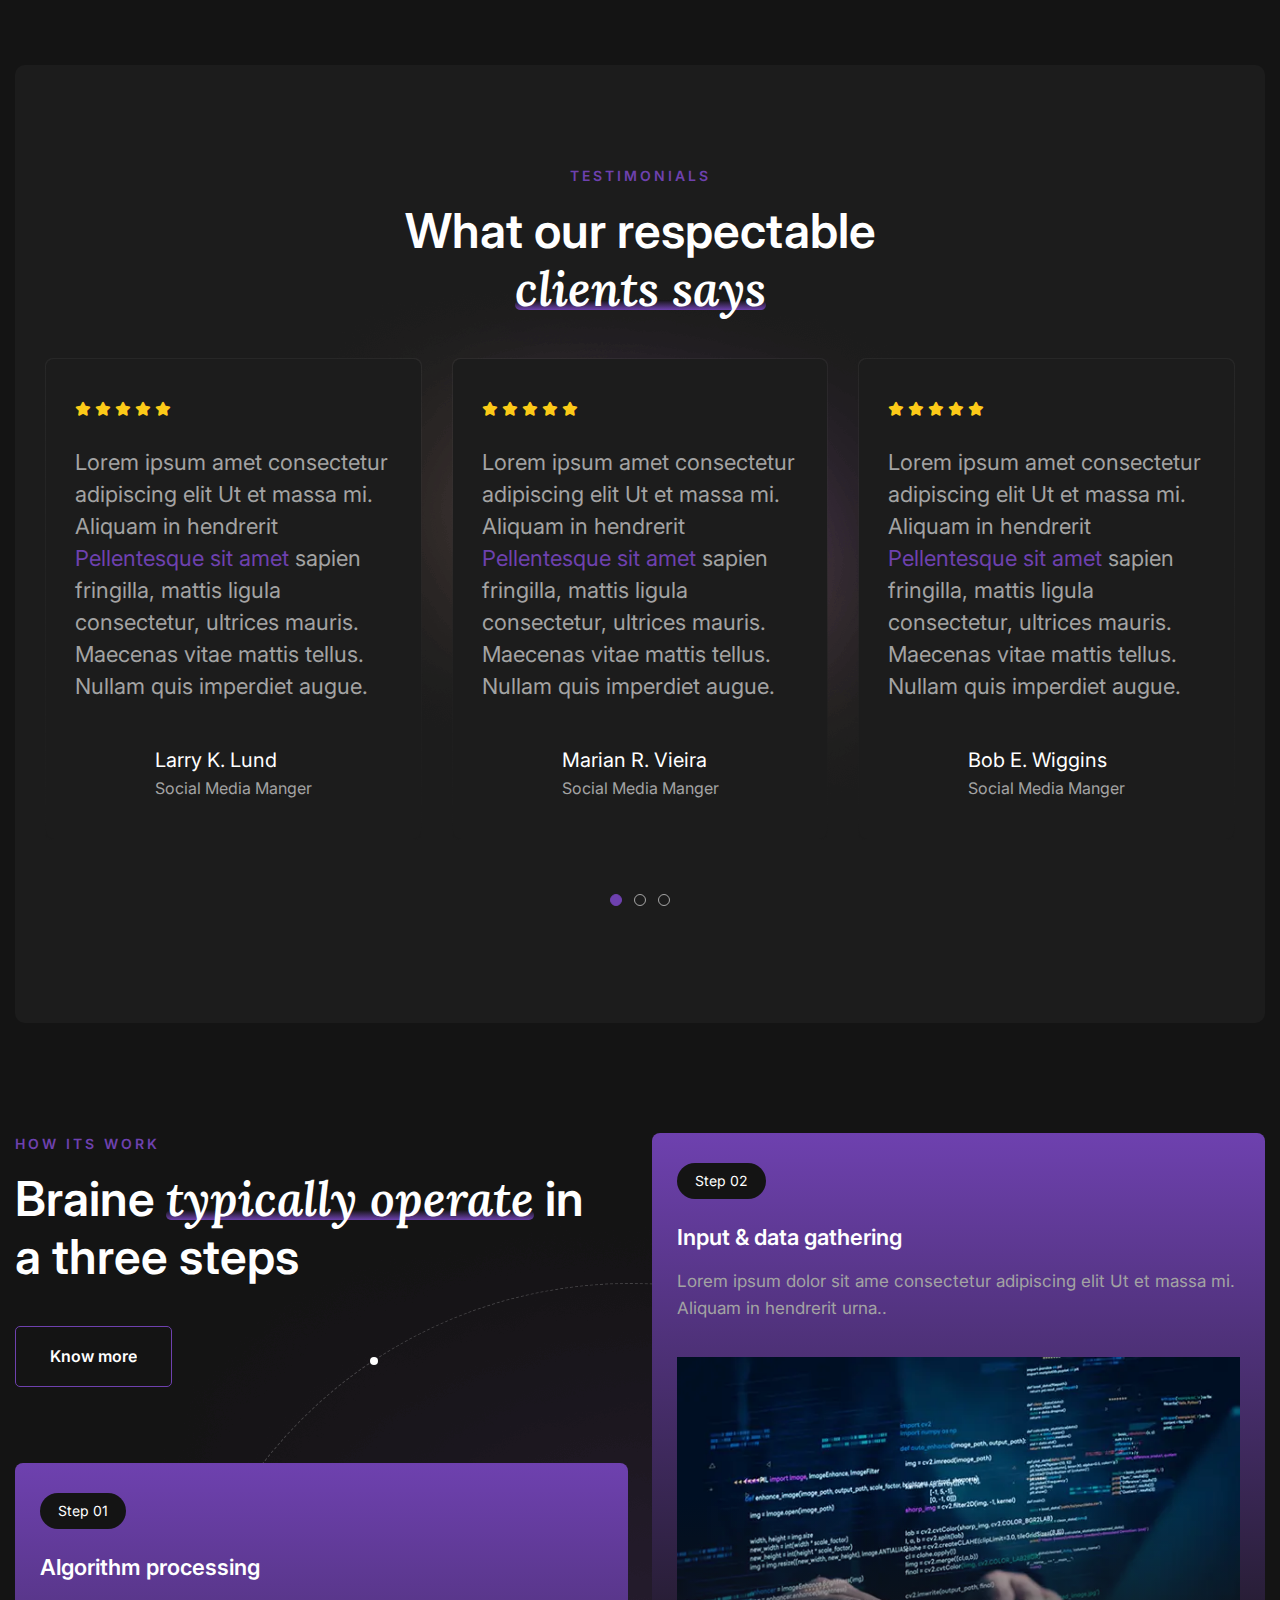
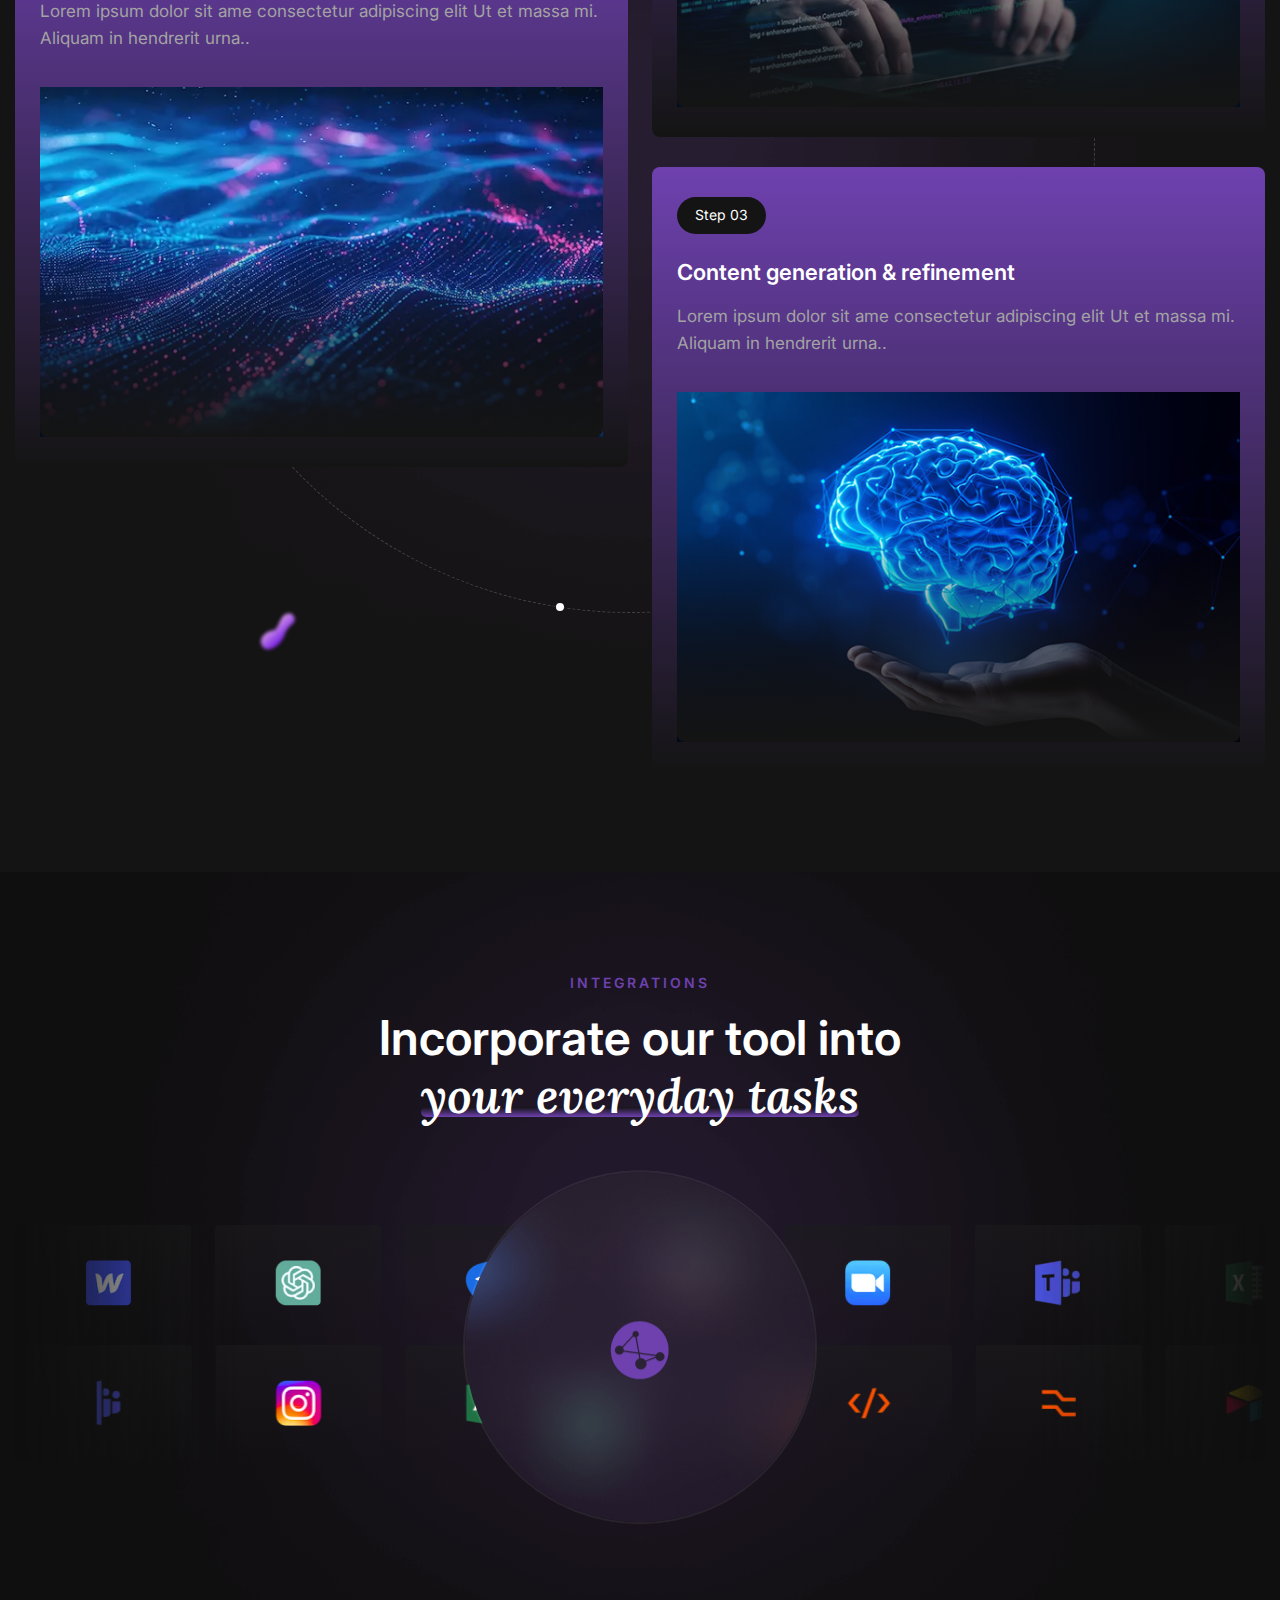
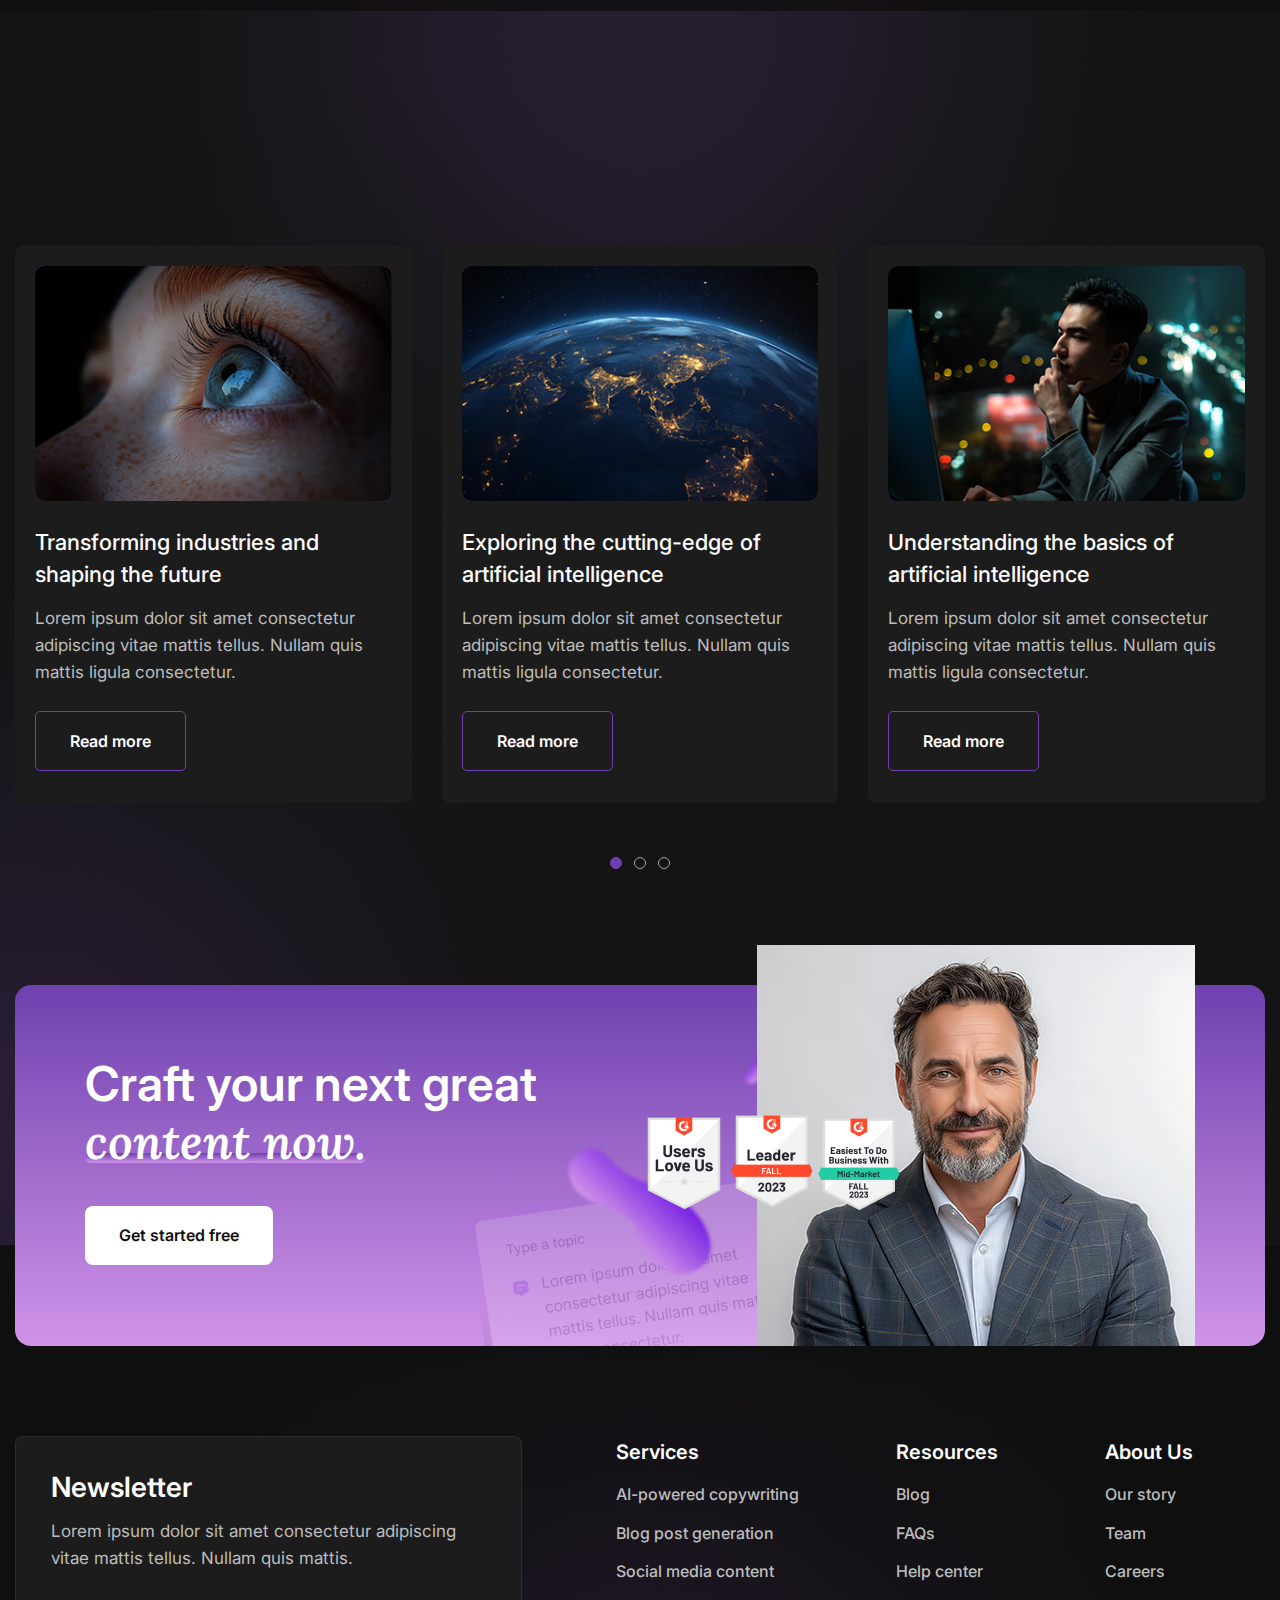
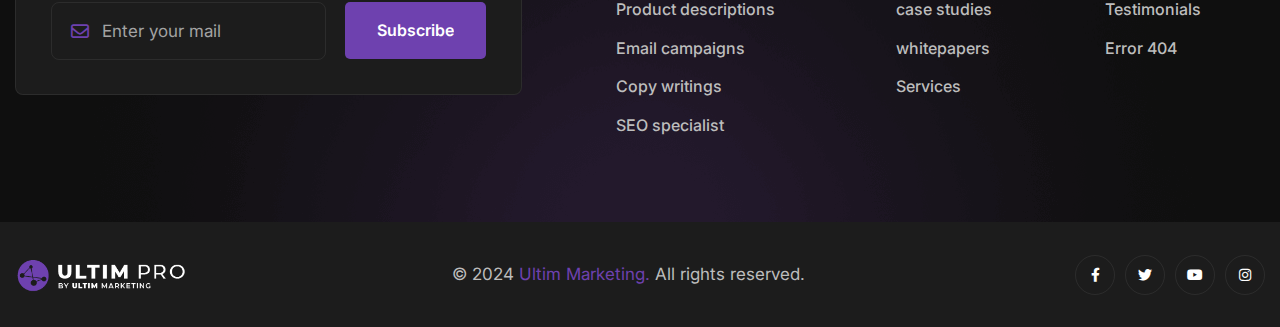
==== commit 5cf480c2: "add images and colors" ====
--- a/braine/index.html
+++ b/braine/index.html
@@ -13,7 +13,7 @@
 <link href="https://fonts.googleapis.com/css2?family=Inter:wght@300;400;500;600;700;800;900&display=swap" rel="stylesheet">
 
 <link rel="shortcut icon" href="assets/images/favicon.png" type="image/x-icon">
-<link rel="icon" href="assets/images/favicon.png" type="image/x-icon">
+<link rel="icon" href="assets/images/ultimmarketing-logo-picture.png" type="image/x-icon">
 
 <!-- Responsive -->
 <meta http-equiv="X-UA-Compatible" content="IE=edge">
@@ -61,7 +61,7 @@
 					<div class="d-flex justify-content-between align-items-center flex-wrap">
 						
 						<div class="logo-box">
-							<div class="logo"><a href="index.html"><img src="assets/images/logo.svg" alt="" title=""></a></div>
+							<div class="logo"><a href="index.html"><img width="173" src="assets/images/ultim-marketing-logo.png" alt="" title=""></a></div>
 						</div>
 						
 						
@@ -164,9 +164,9 @@
 								<div class="slider-one_image-outer">
 									<!-- Slider One Author -->
 									<div class="slider-one_author">
-										<i><img src="assets/images/main-slider/icon-2.png" alt="" /></i>
+										<i><img width="31" src="assets/images/ultimmarketing-logo-picture.png" alt="" /></i>
 										<h5 class="slider-one_author-name">Emily Lane</h5>
-										<div class="slider-one_author-text">AI Customer Service Agent</div>
+										<div class="slider-one_author-text">AI Customer<br>Service Agent</div>
 									</div>
 									<!-- Slider One Percent -->
 									<div class="slider-one_percentage">
@@ -179,7 +179,7 @@
 										<img src="assets/images/main-slider/graph.png" alt="" />
 									</div>
 									<div class="slider-one_image">
-										<img src="assets/images/main-slider/image-1.png" alt="" />
+										<img src="assets/images/gallery/ultimmarketing-emily-agent.jpg" alt="" />
 									</div>
 								</div>
 							</div>
@@ -222,7 +222,7 @@
 								<div class="slider-one_image-outer">
 									<!-- Slider One Author -->
 									<div class="slider-one_author">
-										<i><img src="assets/images/main-slider/icon-2.png" alt="" /></i>
+										<i><img width="31" src="assets/images/ultimmarketing-logo-picture.png" alt="" /></i>
 										<h5 class="slider-one_author-name">Jack Harper</h5>
 										<div class="slider-one_author-text">AI Sales Agent</div>
 									</div>
@@ -244,7 +244,7 @@
 						</div>
 						
 					</div>
-				</div>
+				</div>-->
 
 			</div>
 		</div>
@@ -252,16 +252,16 @@
 	<!-- End Main Slider Section -->
 
 	<!-- Services One -->
-	<section class="services-one">
+	<!-- <section class="services-one">
 		<div class="auto-container">
-			<!-- Sec Title -->
+			 Sec Title
 			<div class="sec-title centered">
 				<div class="sec-title_title">Our Service</div>
 				<h2 class="sec-title_heading">Experience our latest <br> <span>new features</span></h2>
 			</div>
 			<div class="row clearfix">
 
-				<!-- Service Block One -->
+				<!-- Service Block One 
 				<div class="service-block_one col-lg-4 col-md-6 col-sm-12">
 					<div class="service-block_one-inner wow fadeInLeft" data-wow-delay="0ms" data-wow-duration="1500ms">
 						<div class="service-block_one-icon">
@@ -276,7 +276,7 @@
 					</div>
 				</div>
 
-				<!-- Service Block One -->
+				<!-- Service Block One 
 				<div class="service-block_one col-lg-4 col-md-6 col-sm-12">
 					<div class="service-block_one-inner wow fadeInUp" data-wow-delay="0ms" data-wow-duration="1500ms">
 						<div class="service-block_one-icon">
@@ -291,7 +291,7 @@
 					</div>
 				</div>
 
-				<!-- Service Block One -->
+				<!-- Service Block One 
 				<div class="service-block_one col-lg-4 col-md-6 col-sm-12">
 					<div class="service-block_one-inner wow fadeInRight" data-wow-delay="0ms" data-wow-duration="1500ms">
 						<div class="service-block_one-icon">
@@ -306,7 +306,7 @@
 					</div>
 				</div>
 
-				<!-- Service Block One -->
+				<!-- Service Block One 
 				<div class="service-block_one col-lg-4 col-md-6 col-sm-12">
 					<div class="service-block_one-inner wow fadeInLeft" data-wow-delay="0ms" data-wow-duration="1500ms">
 						<div class="service-block_one-icon">
@@ -321,7 +321,7 @@
 					</div>
 				</div>
 
-				<!-- Service Block One -->
+				<!-- Service Block One 
 				<div class="service-block_one col-lg-4 col-md-6 col-sm-12">
 					<div class="service-block_one-inner wow fadeInUp" data-wow-delay="0ms" data-wow-duration="1500ms">
 						<div class="service-block_one-icon">
@@ -336,7 +336,7 @@
 					</div>
 				</div>
 
-				<!-- Service Block Two -->
+				Service Block Two
 				<div class="service-block_two col-lg-4 col-md-6 col-sm-12">
 					<div class="service-block_two-inner wow fadeInRight" data-wow-delay="0ms" data-wow-duration="1500ms">
 						<div class="service-block_two-sideicon" style="background-image:url(assets/images/icons/service-1.png)"></div>
@@ -358,7 +358,7 @@
 
 			</div>
 		</div>
-	</section>
+	</section> -->
 	<!-- End Services One -->
 	
 	<!-- About One -->
@@ -374,7 +374,7 @@
 					<div class="about-one_tab-outer">
 						<div class="about-one_tab-shadow" style="background-image:url(assets/images/background/tab-shadow.png)"></div>
 						<div class="about-one_tab-image">
-							<img src="assets/images/resource/tabs.png" alt="" />
+							<img src="assets/images/gallery/ultimmarketing-our-jurney.webp" alt="" />
 						</div>
 					</div>
 				</div>
@@ -430,7 +430,7 @@
 					<!-- Counter Block One -->
 					<div class="counter-block_one col-lg-4 col-md-6 col-sm-12">
 						<div class="counter-block_one-inner wow fadeInLeft" data-wow-delay="0ms" data-wow-duration="1500ms">
-							<div class="counter-block_one-icon fa-brands fa-instagram fa-fw"></div>
+							<div class="ultimmarketing-ai-reason counter-block_one-icon fa-brands fa-fw"></div>
 							<div class="counter-block_one-count"><span class="odometer" data-count="10000"></span><i>+</i></div>
 							<div class="counter-block_one-text">We can handle more than 10,000 customer requests simultaneously, offering instant support 24/7</div>
 						</div>
@@ -439,7 +439,7 @@
 					<!-- Counter Block One -->
 					<div class="counter-block_one col-lg-4 col-md-6 col-sm-12">
 						<div class="counter-block_one-inner wow fadeInLeft" data-wow-delay="150ms" data-wow-duration="1500ms">
-							<div class="counter-block_one-icon fa-brands fa-instagram fa-fw"></div>
+							<div class="ultimmarketing-ai-reason counter-block_one-icon fa-brands fa-fw"></div>
 							<div class="counter-block_one-count"><span class="odometer" data-count="5000"></span><i>+</i></div>
 							<div class="counter-block_one-text">Our AI can process and understand over 5,000 minutes of customer voice notes without them having to type a single word.</div>
 						</div>
@@ -448,7 +448,7 @@
 					<!-- Counter Block One -->
 					<div class="counter-block_one col-lg-4 col-md-6 col-sm-12">
 						<div class="counter-block_one-inner wow fadeInLeft" data-wow-delay="300ms" data-wow-duration="1500ms">
-							<div class="counter-block_one-icon fa-brands fa-instagram fa-fw"></div>
+							<div class="ultimmarketing-ai-reason counter-block_one-icon fa-brands fa-fw"></div>
 							<div class="counter-block_one-count"><span class="odometer" data-count="20000"></span><i>+</i></div>
 							<div class="counter-block_one-text">Secure & intelligent AI brain trained with your company’s data, making it an expert on all things related to your business.</div>
 						</div>
@@ -494,7 +494,7 @@
 					<div class="answer-one_content-outer">
 						<div class="answer-one_pattern" style="background-image:url(assets/images/background/faq-shadow.png)"></div>
 						<div class="answer-one_image">
-							<img src="assets/images/resource/faq.png" alt="" />
+							<img src="assets/images/gallery/ultimmarketing-fullcontrol.jpg" alt="" />
 						</div>		
 					</div>
 				</div>
@@ -530,9 +530,9 @@
 									</div>
 									<div class="testimonial-block_one-text">Lorem ipsum amet consectetur adipiscing elit Ut et massa mi. Aliquam in hendrerit <span>Pellentesque sit amet</span> sapien fringilla, mattis ligula consectetur, ultrices mauris. Maecenas vitae mattis tellus. Nullam quis imperdiet augue.</div>
 									<div class="testimonial-block_one-author_box">
-										<div class="testimonial-block_one-author-image">
+										<!-- <div class="testimonial-block_one-author-image">
 											<img src="assets/images/resource/author-2.png" alt="" />
-										</div>
+										</div> -->
 										Larry K. Lund <span>Social Media Manger</span>
 									</div>
 								</div>
@@ -553,9 +553,9 @@
 									</div>
 									<div class="testimonial-block_one-text">Lorem ipsum amet consectetur adipiscing elit Ut et massa mi. Aliquam in hendrerit <span>Pellentesque sit amet</span> sapien fringilla, mattis ligula consectetur, ultrices mauris. Maecenas vitae mattis tellus. Nullam quis imperdiet augue.</div>
 									<div class="testimonial-block_one-author_box">
-										<div class="testimonial-block_one-author-image">
+										<!-- <div class="testimonial-block_one-author-image">
 											<img src="assets/images/resource/author-3.png" alt="" />
-										</div>
+										</div> -->
 										Marian R. Vieira <span>Social Media Manger</span>
 									</div>
 								</div>
@@ -576,9 +576,9 @@
 									</div>
 									<div class="testimonial-block_one-text">Lorem ipsum amet consectetur adipiscing elit Ut et massa mi. Aliquam in hendrerit <span>Pellentesque sit amet</span> sapien fringilla, mattis ligula consectetur, ultrices mauris. Maecenas vitae mattis tellus. Nullam quis imperdiet augue.</div>
 									<div class="testimonial-block_one-author_box">
-										<div class="testimonial-block_one-author-image">
+										<!-- <div class="testimonial-block_one-author-image">
 											<img src="assets/images/resource/author-4.png" alt="" />
-										</div>
+										</div> -->
 										Bob E. Wiggins <span>Social Media Manger</span>
 									</div>
 								</div>
@@ -633,7 +633,7 @@
 								<div class="step-block_one-text">Lorem ipsum dolor sit ame consectetur adipiscing elit Ut et massa mi. Aliquam in hendrerit urna..</div>
 								<div class="step-block_one-content">
 									<div class="image">
-										<img src="assets/images/resource/step-1.png" alt="" />
+										<img src="assets/images/gallery/ultimmarketing-algorithm-processing.webp" alt="" />
 									</div>
 								</div>
 							</div>
@@ -650,7 +650,7 @@
 								<div class="step-block_one-text">Lorem ipsum dolor sit ame consectetur adipiscing elit Ut et massa mi. Aliquam in hendrerit urna..</div>
 								<div class="step-block_one-content">
 									<div class="image">
-										<img src="assets/images/resource/step-2.png" alt="" />
+										<img src="assets/images/gallery/ultimmarketing-input-gathering.webp" alt="" />
 									</div>
 								</div>
 							</div>
@@ -664,7 +664,7 @@
 								<div class="step-block_one-text">Lorem ipsum dolor sit ame consectetur adipiscing elit Ut et massa mi. Aliquam in hendrerit urna..</div>
 								<div class="step-block_one-content">
 									<div class="image">
-										<img src="assets/images/resource/step-3.png" alt="" />
+										<img src="assets/images/gallery/ultimmarketing-content-generation.jpg" alt="" />
 									</div>
 								</div>
 							</div>
@@ -678,18 +678,18 @@
 	<!-- End Steps One -->
 
 	<!-- Price One -->
-	<section class="price-one">
+	<!-- <section class="price-one">
 		<div class="price-one_bg" style="background-image:url(assets/images/background/price-bg.png)"></div>
 		<div class="auto-container">
 			<div class="inner-container">
-				<!-- Sec Title -->
+				<!-- Sec Title 
 				<div class="sec-title title-anim centered">
 					<div class="sec-title_title">Our Peicing</div>
 					<h2 class="sec-title_heading">Join for <span>free</span> Today</h2>
 				</div>
 				<div class="pricing-tabs tabs-box">
 					
-					<!--Tab Btns-->
+					<!--Tab Btns
 					<div class="buttons-outer">
 						<ul class="tab-buttons clearfix">
 							<li data-tab="#prod-monthly" class="tab-btn active-btn">Monthly</li>
@@ -697,15 +697,15 @@
 						</ul>
 					</div>
 
-					<!--Tabs Container-->
+					<!--Tabs Container
 					<div class="tabs-content">
 						
-						<!-- Tab -->
+						<!-- Tab 
 						<div class="tab active-tab" id="prod-monthly">
 							<div class="content">
 								<div class="row clearfix">
 
-									<!-- Price Block One -->
+									<!-- Price Block One 
 									<div class="price-block_one col-lg-4 col-md-6 col-sm-12">
 										<div class="price-block_one-inner">
 											<div class="price-block_one-title">Starter</div>
@@ -729,7 +729,7 @@
 										</div>
 									</div>
 
-									<!-- Price Block One -->
+									<!-- Price Block One 
 									<div class="price-block_one active col-lg-4 col-md-6 col-sm-12">
 										<div class="price-block_one-inner">
 											<div class="price-one_stars" style="background-image:url(assets/images/icons/price-stars.png)"></div>
@@ -754,7 +754,7 @@
 										</div>
 									</div>
 
-									<!-- Price Block One -->
+									<!-- Price Block One 
 									<div class="price-block_one col-lg-4 col-md-6 col-sm-12">
 										<div class="price-block_one-inner">
 											<div class="price-block_one-title">Enterprise</div>
@@ -782,11 +782,11 @@
 							</div>
 						</div>
 
-						<!-- Tab -->
+						<!-- Tab 
 						<div class="tab" id="prod-yearly">
 							<div class="content">
 								<div class="row clearfix">
-									<!-- Price Block One -->
+									<!-- Price Block One 
 									<div class="price-block_one col-lg-4 col-md-6 col-sm-12">
 										<div class="price-block_one-inner">
 											<div class="price-block_one-title">Starter</div>
@@ -810,7 +810,7 @@
 										</div>
 									</div>
 
-									<!-- Price Block One -->
+									<!-- Price Block One 
 									<div class="price-block_one active col-lg-4 col-md-6 col-sm-12">
 										<div class="price-block_one-inner">
 											<div class="price-one_stars" style="background-image:url(assets/images/icons/price-stars.png)"></div>
@@ -835,7 +835,7 @@
 										</div>
 									</div>
 
-									<!-- Price Block One -->
+									<!-- Price Block One 
 									<div class="price-block_one col-lg-4 col-md-6 col-sm-12">
 										<div class="price-block_one-inner">
 											<div class="price-block_one-title">Enterprise</div>
@@ -867,20 +867,20 @@
 				</div>
 			</div>
 		</div>
-	</section>
+	</section> -->
 	<!-- End Price One -->
 
 	<!-- Faq One -->
-	<section class="faq-one">
+	<!-- <section class="faq-one">
 		<div class="faq-one_bg" style="background-image:url(assets/images/background/faq-bg.png)"></div>
 		<div class="faq-one_icon" style="background-image:url(assets/images/icons/step.png)"></div>
 		<div class="auto-container">
 			<div class="row clearfix">
 
-				<!-- Tab Column -->
+				<!-- Tab Column 
 				<div class="faq-one_title-column col-lg-5 col-md-12 col-sm-12">
 					<div class="faq-one_title-outer">
-						<!-- Sec Title -->
+						<!-- Sec Title 
 						<div class="sec-title title-anim">
 							<div class="sec-title_title">faq</div>
 							<h2 class="sec-title_heading">Frequently asked <span>questions</span></h2>
@@ -897,14 +897,14 @@
 					</div>
 				</div>
 
-				<!-- Accordian Column -->
+				<!-- Accordian Column 
 				<div class="faq-one_accordian-column col-lg-7 col-md-12 col-sm-12">
 					<div class="faq-one_accordian-outer">
 
-						<!-- Accordion Box -->
+						<!-- Accordion Box 
 						<ul class="accordion-box_two">
 									
-							<!-- Block -->
+							<!-- Block 
 							<li class="accordion block">
 								<div class="acc-btn"><div class="icon-outer"><span class="icon icon-plus fa-solid fa-plus fa-fw"></span></div>How does your AI copywriting tool work?</div>
 								<div class="acc-content">
@@ -914,7 +914,7 @@
 								</div>
 							</li>
 										
-							<!-- Block -->
+							<!-- Block 
 							<li class="accordion block">
 								<div class="acc-btn"><div class="icon-outer"><span class="icon icon-plus fa-solid fa-plus fa-fw"></span></div>What is AI copywriting?</div>
 								<div class="acc-content">
@@ -924,7 +924,7 @@
 								</div>
 							</li>
 
-							<!-- Block -->
+							<!-- Block 
 							<li class="accordion block">
 								<div class="acc-btn"><div class="icon-outer"><span class="icon icon-plus fa-solid fa-plus fa-fw"></span></div>Can I trust the content generated by AI?</div>
 								<div class="acc-content">
@@ -934,7 +934,7 @@
 								</div>
 							</li>
 
-							<!-- Block -->
+							<!-- Block 
 							<li class="accordion block">
 								<div class="acc-btn"><div class="icon-outer"><span class="icon icon-plus fa-solid fa-plus fa-fw"></span></div>What types of content can your AI generate?</div>
 								<div class="acc-content">
@@ -944,7 +944,7 @@
 								</div>
 							</li>
 
-							<!-- Block -->
+							<!-- Block 
 							<li class="accordion block">
 								<div class="acc-btn"><div class="icon-outer"><span class="icon icon-plus fa-solid fa-plus fa-fw"></span></div>What languages does your AI support?</div>
 								<div class="acc-content">
@@ -961,7 +961,7 @@
 
 			</div>
 		</div>
-	</section>
+	</section> -->
 	<!-- End Faq One -->
 
 	<!-- Social One -->
@@ -974,7 +974,7 @@
 				<h2 class="sec-title_heading">Incorporate our tool into <br> <span>your everyday tasks</span></h2>
 			</div>
 			<div class="social-one_logo">
-				<span><img src="assets/images/icons/social-logo.png" alt="" /></span>
+				<span><img src="assets/images/ultimmarketing-logo-picture.png" alt="" /></span>
 			</div>
 			<div class="inner-container">
 				<div class="social-one_bg" style="background-image:url(assets/images/background/social-one_pattern.png)"></div>
@@ -1098,7 +1098,7 @@
 						<div class="news-block_one">
 							<div class="news-block_one-inner">
 								<div class="news-block_one-image">
-									<a href="news-detail.html"><img src="assets/images/resource/news-1.jpg" alt="" /></a>
+									<a href="news-detail.html"><img src="assets/images/gallery/ultimmarketing-transforming-industries.jpg" alt="" /></a>
 								</div>
 								<div class="news-block_one-content">
 									<h5 class="news-block_one-title"><a href="news-detail.html">Transforming industries and shaping the future</a></h5>
@@ -1122,7 +1122,7 @@
 						<div class="news-block_one">
 							<div class="news-block_one-inner">
 								<div class="news-block_one-image">
-									<a href="news-detail.html"><img src="assets/images/resource/news-2.jpg" alt="" /></a>
+									<a href="news-detail.html"><img src="assets/images/gallery/ultimmarketing-exploring-ai.jpg" alt="" /></a>
 								</div>
 								<div class="news-block_one-content">
 									<h5 class="news-block_one-title"><a href="news-detail.html">Exploring the cutting-edge of artificial intelligence</a></h5>
@@ -1146,7 +1146,7 @@
 						<div class="news-block_one">
 							<div class="news-block_one-inner">
 								<div class="news-block_one-image">
-									<a href="news-detail.html"><img src="assets/images/resource/news-3.jpg" alt="" /></a>
+									<a href="news-detail.html"><img src="assets/images/gallery/ultimmarketing-basics-ai.jpg" alt="" /></a>
 								</div>
 								<div class="news-block_one-content">
 									<h5 class="news-block_one-title"><a href="news-detail.html">Understanding the basics of artificial intelligence</a></h5>
@@ -1203,7 +1203,7 @@
 								<img src="assets/images/icons/cta-cards.png" alt="" />
 							</div>
 							<div class="image">
-								<img src="assets/images/resource/cta.png" alt="" />
+								<img src="assets/images/gallery/ultimmarketing-content-now.jpg" alt="" />
 							</div>
 						</div>
 					</div>
@@ -1295,8 +1295,8 @@
 		<div class="footer-bottom">
 			<div class="auto-container">
 				<div class="inner-container d-flex justify-content-between align-items-center flex-wrap">
-					<div class="footer-logo"><a href="index.html"><img src="assets/images/logo.svg" alt="" title=""></a></div>
-					<div class="footer-copyright">&copy; 2024 <a href="index.html">Braine.</a> All rights reserved.</div>
+					<div class="footer-logo"><a href="index.html"><img width="173" src="assets/images/ultim-marketing-logo.png" alt="" title=""></a></div>
+					<div class="footer-copyright">&copy; 2024 <a href="index.html">Ultim Marketing.</a> All rights reserved.</div>
 					<!-- Social Box -->
 					<div class="footer-social_box">
 						<a href="https://facebook.com/"><i class="fa-brands fa-facebook-f"></i></a>
--- a/braine/assets/css/style.css
+++ b/braine/assets/css/style.css
@@ -60,6 +60,9 @@
 
 /*** 
 
+
+/*** 
+
 ====================================================================
 	Attachment Css Files
 ====================================================================
@@ -1202,7 +1205,7 @@
 }
 
 .testimonial-one .sec-title_title {
-    color: #D093E8;
+    color: #6E41AF;
 }
 
 .testimonial-one .auto-container{
@@ -1336,7 +1339,7 @@
 }
 
 .steps-one .sec-title_title {
-    color: #D093E8;
+    color: #6E41AF;
 }
 
 .steps-one_bg{
@@ -2053,7 +2056,7 @@
 }
 
 .social-one .sec-title_title{
-	color: #D093E8;
+	color: #6E41AF;
 }
 
 .social-one .sec-title{
@@ -2164,7 +2167,7 @@
 }
 
 .news-one .sec-title_title{
-	color: #D093E8;
+	color: #6E41AF;
 }
 
 .news-one.style-two{
@@ -7777,4 +7780,14 @@
 	z-index: 1;
 	font-size: 18px;
 	color: var(--color-six);
+}
+
+/***
+====================================================================
+	Ultin Marketing
+====================================================================
+
+***/
+.ultimmarketing-ai-reason:before {
+	content: url("../images/ultimmarketing-logo-white.png");
 }